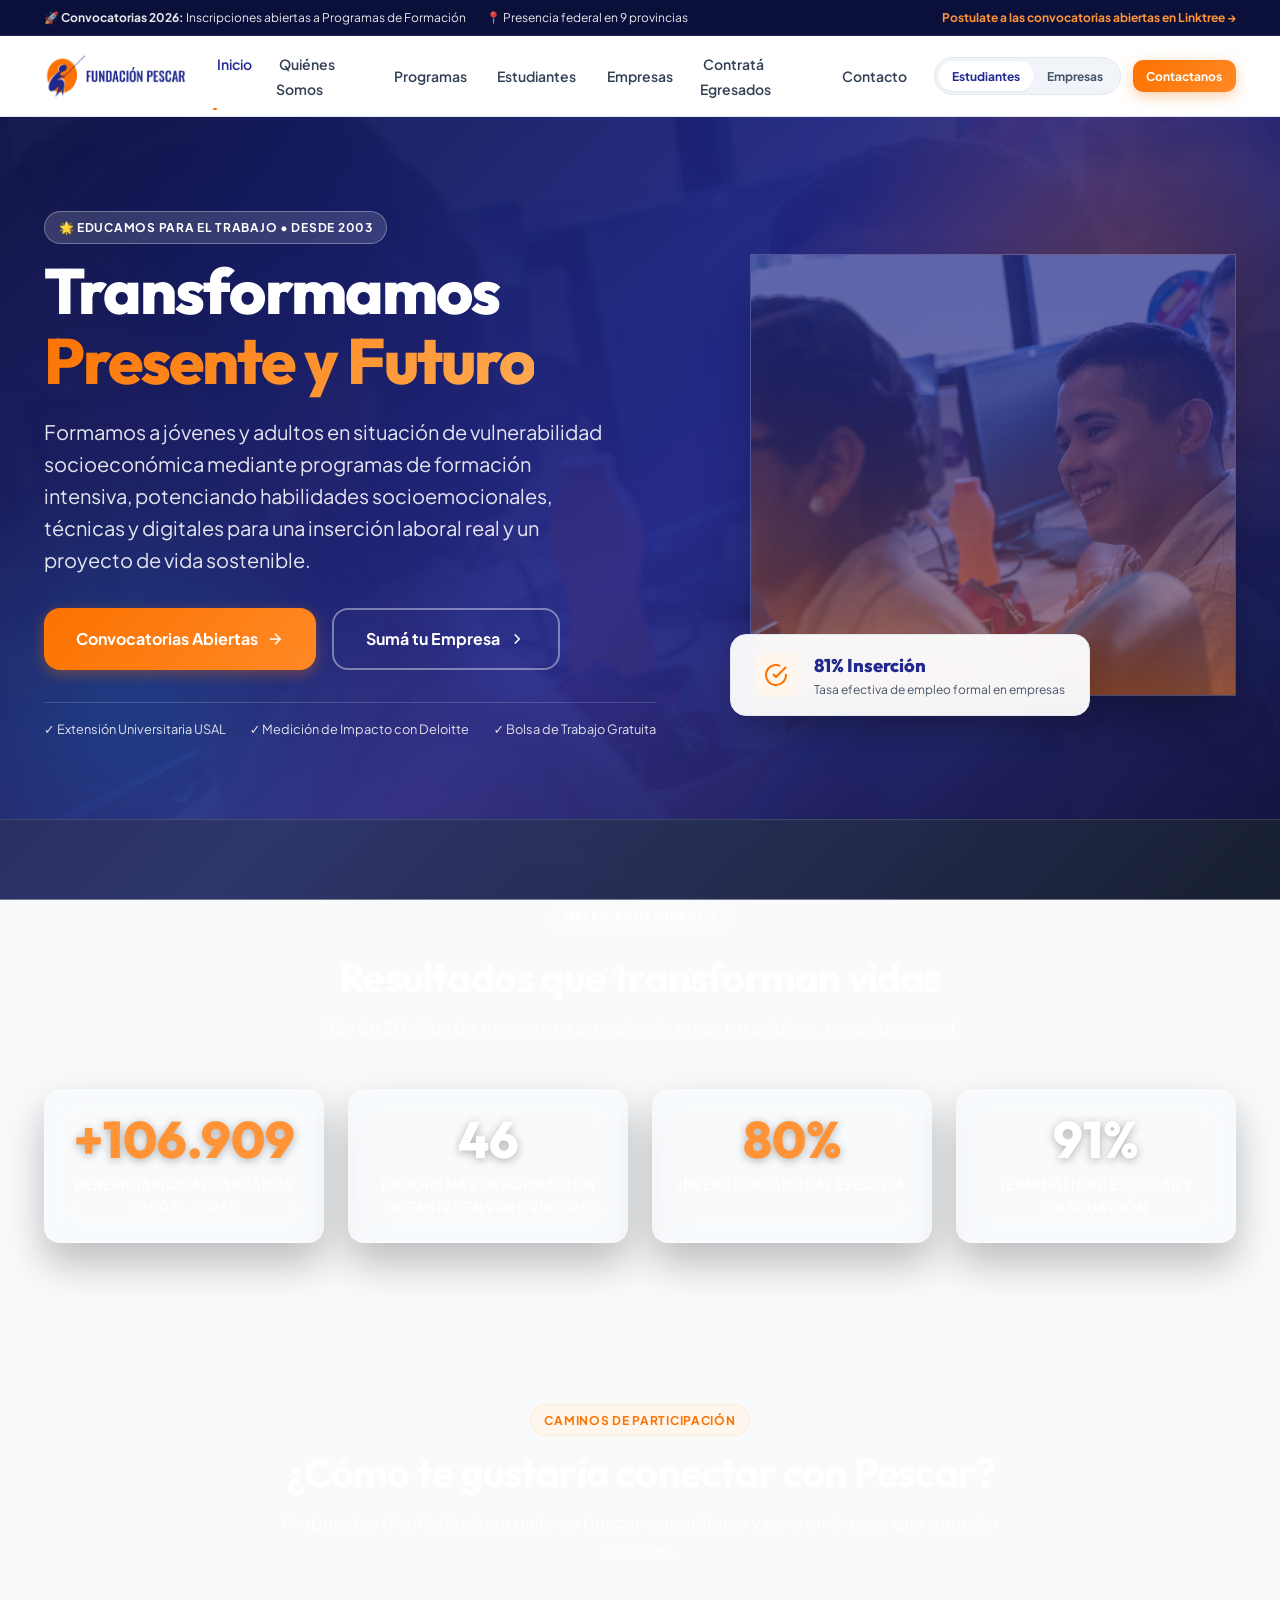
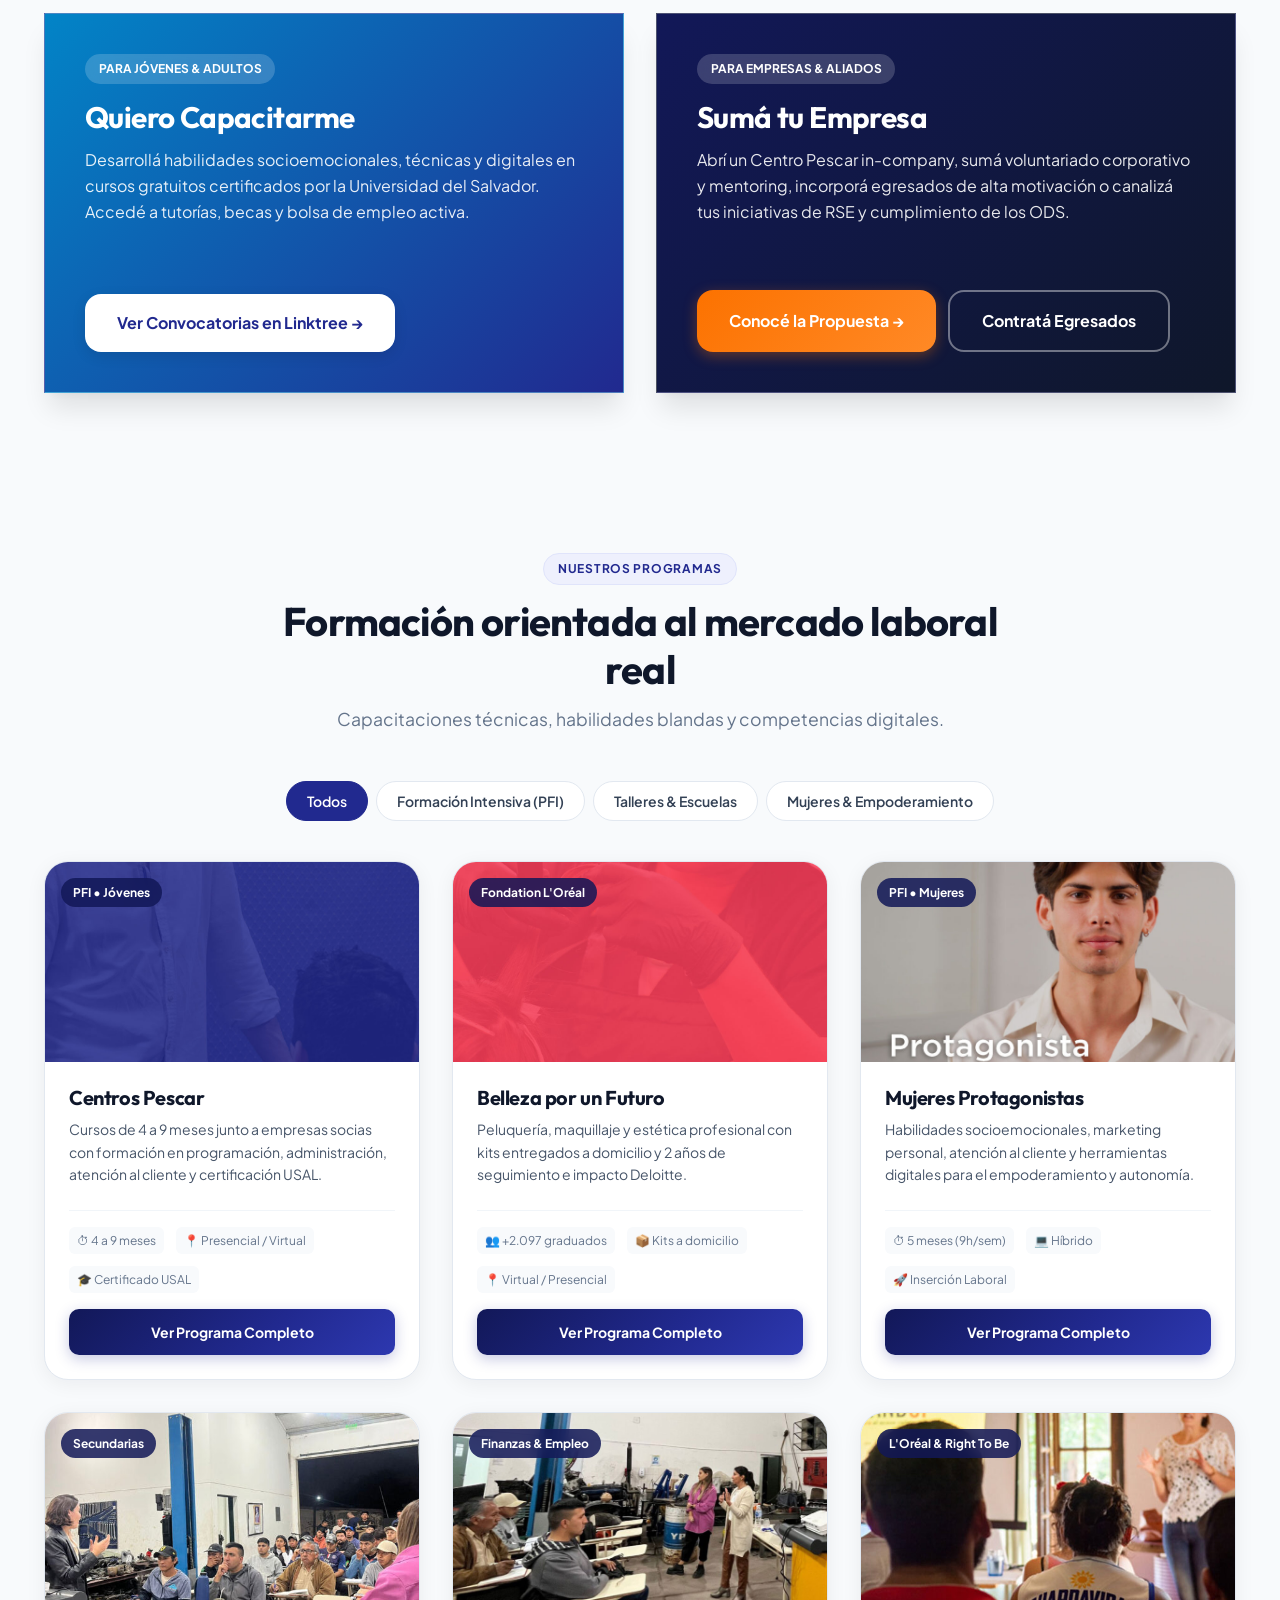
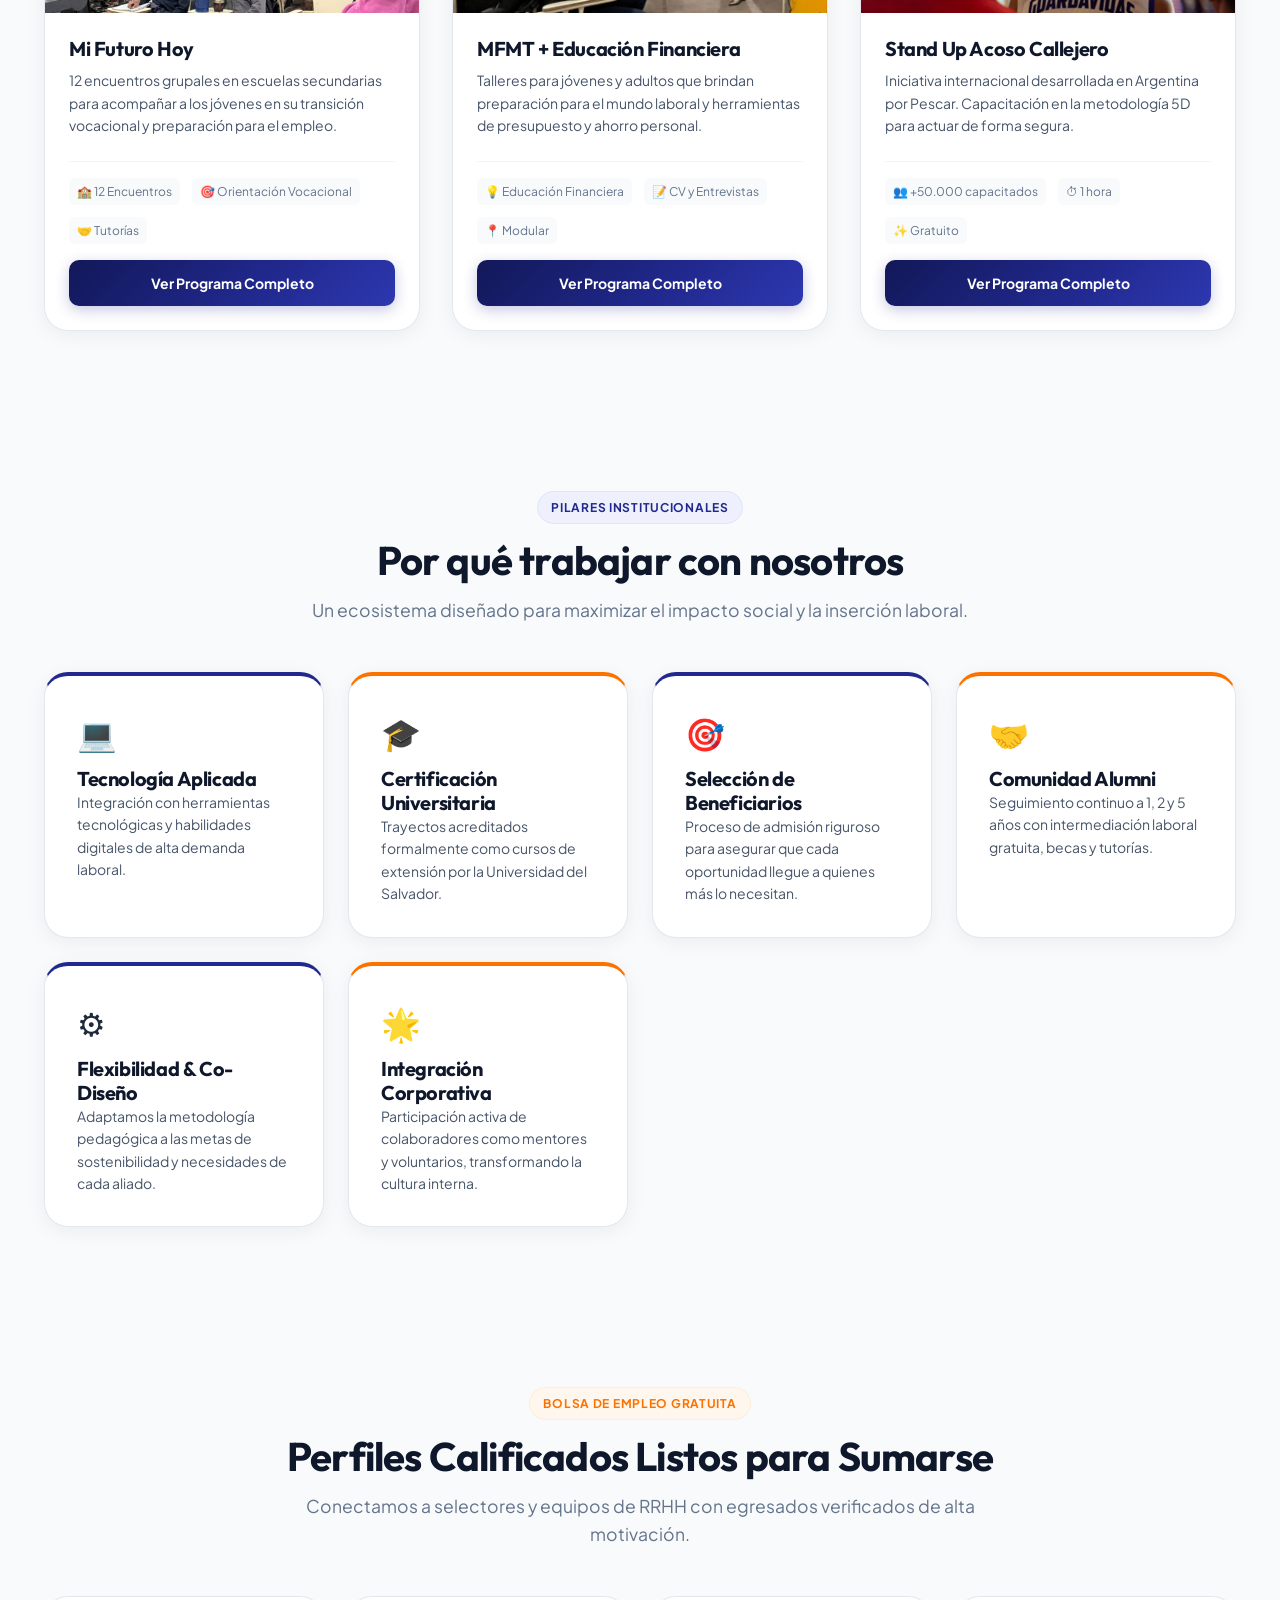
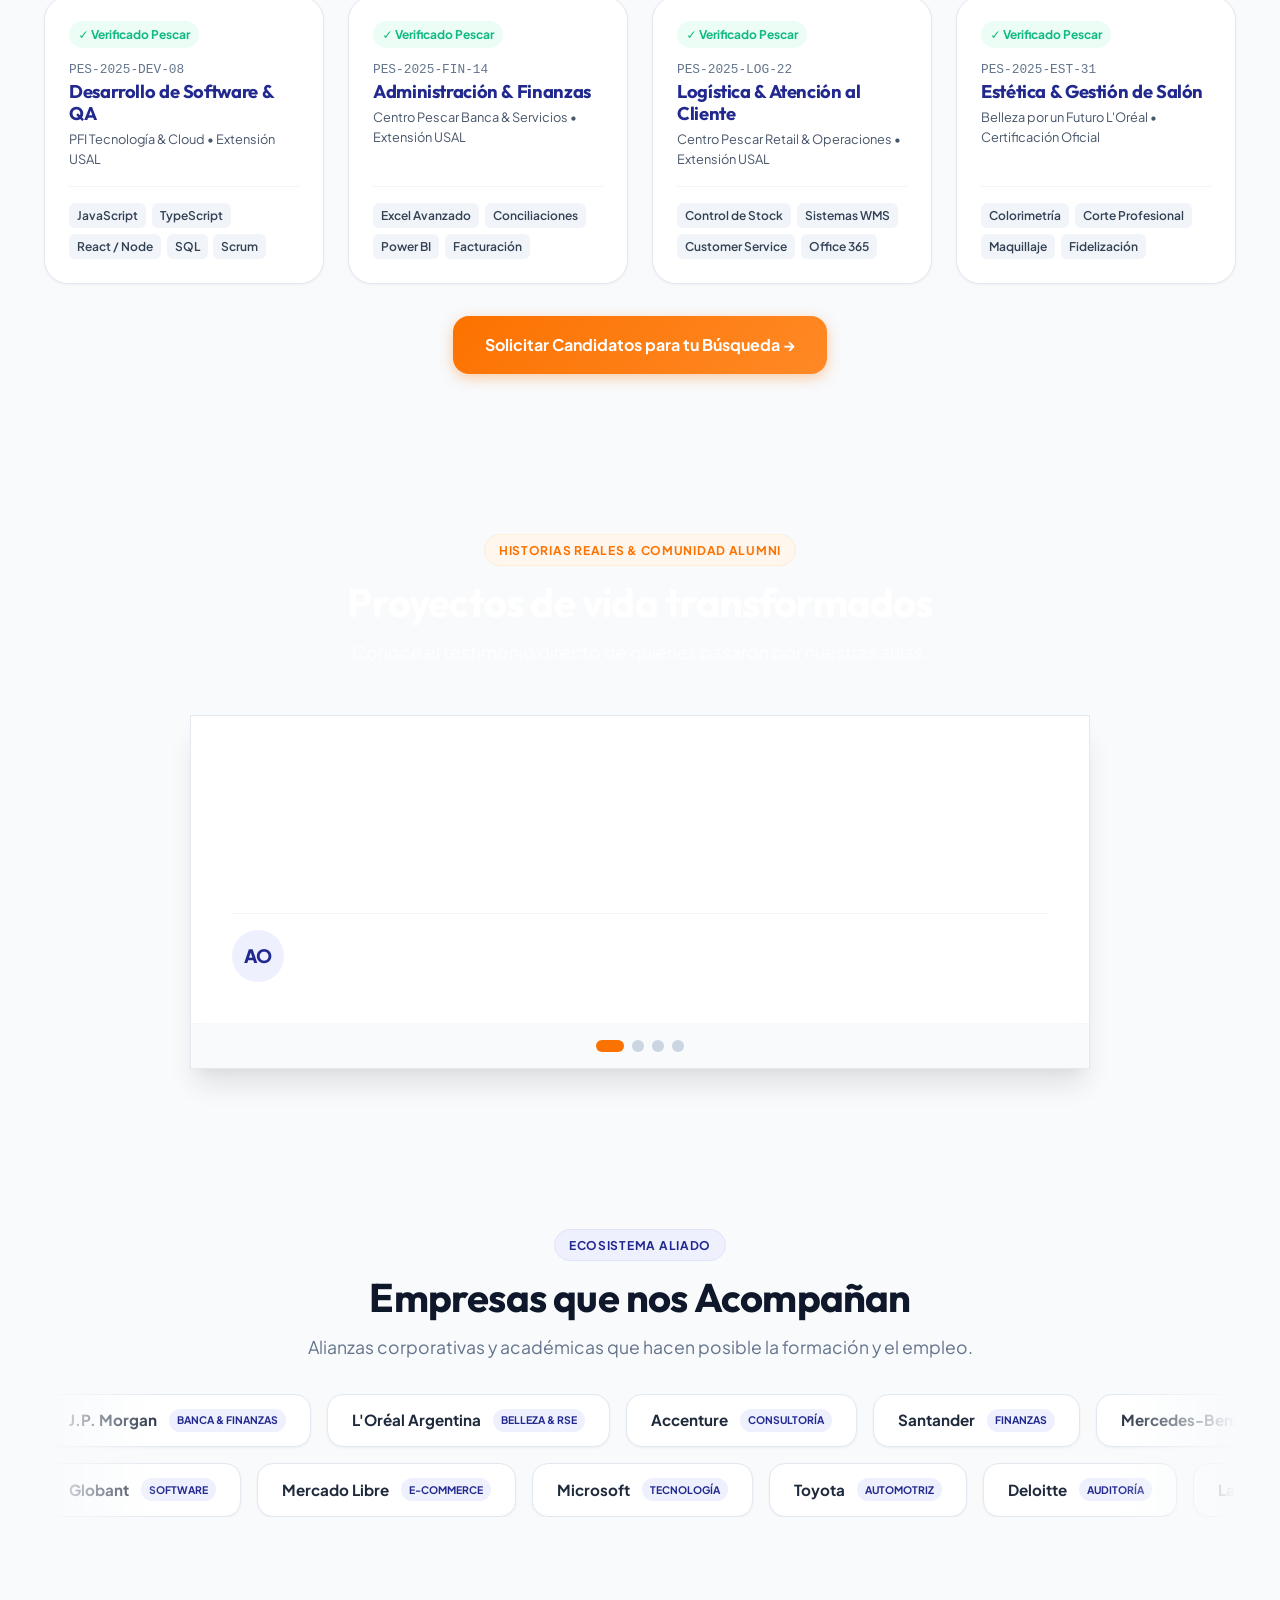
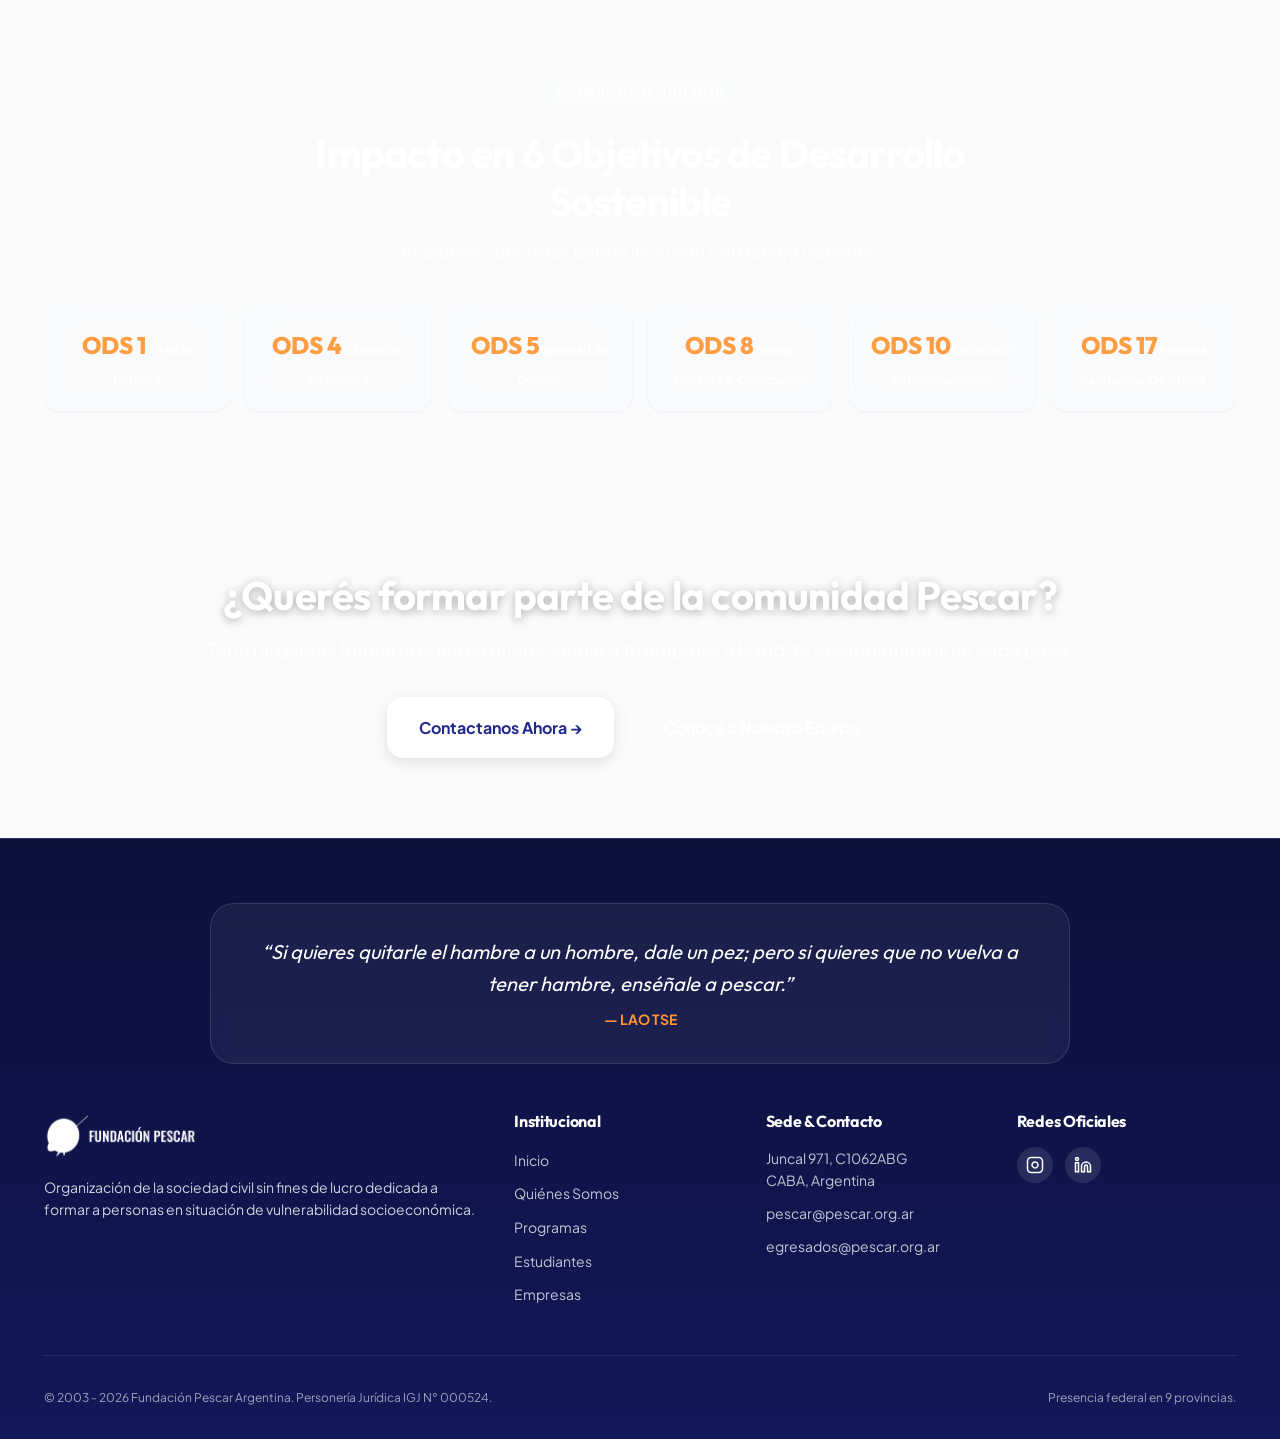
==== index.html @ fc089059 "Initial commit" ====
<!DOCTYPE html>
<html lang="es">
<head>
  <meta charset="UTF-8" />
  <meta name="viewport" content="width=device-width, initial-scale=1.0" />
  <title>Fundación Pescar Argentina | Formación para el Empleo y Desarrollo de Futuro</title>
  <meta name="description" content="Fundación Pescar forma a jóvenes y personas en situación de vulnerabilidad socioeconómica para su inserción laboral efectiva y construcción de un proyecto de vida sostenible." />
  
  <link rel="icon" type="image/png" href="assets/images/favicon-64x64px.png" />
  <link rel="apple-touch-icon" href="assets/images/favicon-180x180px-06.png" />
  <link rel="stylesheet" href="css/styles.css" />
</head>
<body>

  <!-- Top Announcement Bar -->
  <aside class="announcement-bar" aria-label="Anuncios y novedades">
    <div class="container announcement-inner">
      <div style="display: flex; align-items: center; gap: 1.25rem;">
        <span>🚀 <strong>Convocatorias 2026:</strong> Inscripciones abiertas a Programas de Formación</span>
        <span>📍 Presencia federal en 9 provincias</span>
      </div>
      <div>
        <a href="https://linktr.ee/fundacionpescar" target="_blank" rel="noopener noreferrer" class="announcement-link">
          Postulate a las convocatorias abiertas en Linktree &rarr;
        </a>
      </div>
    </div>
  </aside>

  <!-- Site Header -->
  <header class="site-header">
    <div class="container">
      <nav class="navbar" aria-label="Navegación principal">
        <a href="index.html" class="brand-logo-link" aria-label="Inicio Fundación Pescar">
          <img src="assets/images/Logo-Pescar-2021-02.png" alt="Fundación Pescar Argentina" class="brand-logo-img" />
        </a>

        <ul class="nav-menu">
          <li><a href="index.html" class="nav-link active">Inicio</a></li>
          <li><a href="quienes-somos.html" class="nav-link">Quiénes Somos</a></li>
          <li><a href="programas.html" class="nav-link">Programas</a></li>
          <li><a href="estudiantes.html" class="nav-link">Estudiantes</a></li>
          <li><a href="empresas.html" class="nav-link">Empresas</a></li>
          <li><a href="contrata-egresados.html" class="nav-link">Contratá Egresados</a></li>
          <li><a href="contacto.html" class="nav-link">Contacto</a></li>
        </ul>

        <div class="nav-actions">
          <div class="audience-pills" role="tablist">
            <a href="estudiantes.html" class="audience-pill active">Estudiantes</a>
            <a href="empresas.html" class="audience-pill">Empresas</a>
          </div>
          <a href="contacto.html" class="btn btn-accent btn-sm btn-nav">Contactanos</a>
          
          <button class="mobile-toggle" aria-label="Abrir menú">
            <svg width="24" height="24" viewBox="0 0 24 24" fill="none" stroke="currentColor" stroke-width="2"><line x1="3" y1="12" x2="21" y2="12"></line><line x1="3" y1="6" x2="21" y2="6"></line><line x1="3" y1="18" x2="21" y2="18"></line></svg>
          </button>
        </div>
      </nav>
    </div>
  </header>

  <!-- Mobile Drawer -->
  <div class="drawer-overlay" aria-hidden="true"></div>
  <aside class="mobile-drawer" aria-label="Menú móvil">
    <div class="drawer-header">
      <img src="assets/images/Logo-Pescar-2021-02.png" alt="Pescar" style="height: 38px;" />
      <button class="drawer-close" aria-label="Cerrar menú">
        <svg width="24" height="24" viewBox="0 0 24 24" fill="none" stroke="currentColor" stroke-width="2"><line x1="18" y1="6" x2="6" y2="18"></line><line x1="6" y1="6" x2="18" y2="18"></line></svg>
      </button>
    </div>
    <div class="drawer-links">
      <a href="index.html" class="drawer-link active">Inicio</a>
      <a href="quienes-somos.html" class="drawer-link">Quiénes Somos</a>
      <a href="programas.html" class="drawer-link">Programas de Formación</a>
      <a href="estudiantes.html" class="drawer-link">Para Estudiantes</a>
      <a href="empresas.html" class="drawer-link">Para Empresas</a>
      <a href="contrata-egresados.html" class="drawer-link">Contratá Egresados</a>
      <a href="contacto.html" class="drawer-link">Contacto</a>
    </div>
    <div style="margin-top: auto; display: flex; flex-direction: column; gap: 0.75rem;">
      <a href="estudiantes.html" class="btn btn-primary" style="width: 100%;">Quiero Capacitarme</a>
      <a href="empresas.html" class="btn btn-accent" style="width: 100%;">Sumá tu Empresa</a>
    </div>
  </aside>

  <main>
    <!-- 1. HERO SECTION WITH FULL PHOTO BACKGROUND -->
    <section class="hero-section bg-hero-photo" aria-labelledby="hero-heading">
      <div class="hero-glow" aria-hidden="true"></div>
      <div class="hero-glow-cyan" aria-hidden="true"></div>
      
      <div class="container">
        <div class="hero-grid">
          <div class="hero-content">
            <span class="badge-tag badge-white" style="background: rgba(255, 255, 255, 0.15); backdrop-filter: blur(8px); border: 1px solid rgba(255, 255, 255, 0.3);">
              🌟 Educamos para el Trabajo • Desde 2003
            </span>
            <h1 id="hero-heading" class="hero-title">
              Transformamos <br />
              <span class="text-highlight">Presente y Futuro</span>
            </h1>
            <p class="hero-subtitle">
              Formamos a jóvenes y adultos en situación de vulnerabilidad socioeconómica mediante programas de formación intensiva, potenciando habilidades socioemocionales, técnicas y digitales para una inserción laboral real y un proyecto de vida sostenible.
            </p>
            
            <div class="hero-cta-group">
              <a href="https://linktr.ee/fundacionpescar" target="_blank" rel="noopener noreferrer" class="btn btn-accent btn-lg">
                Convocatorias Abiertas
                <svg width="18" height="18" viewBox="0 0 24 24" fill="none" stroke="currentColor" stroke-width="2"><line x1="5" y1="12" x2="19" y2="12"></line><polyline points="12 5 19 12 12 19"></polyline></svg>
              </a>
              <a href="empresas.html" class="btn btn-outline-white btn-lg">
                Sumá tu Empresa
                <svg width="18" height="18" viewBox="0 0 24 24" fill="none" stroke="currentColor" stroke-width="2"><polyline points="9 18 15 12 9 6"></polyline></svg>
              </a>
            </div>

            <div style="display: flex; gap: 1.5rem; flex-wrap: wrap; padding-top: 1rem; border-top: 1px solid rgba(255, 255, 255, 0.15); font-size: 0.8rem; color: rgba(255, 255, 255, 0.85);">
              <span>✓ Extensión Universitaria USAL</span>
              <span>✓ Medición de Impacto con Deloitte</span>
              <span>✓ Bolsa de Trabajo Gratuita</span>
            </div>
          </div>

          <div style="position: relative;">
            <div class="hero-image-card">
              <img src="assets/images/Home-slider1.jpg" alt="Estudiantes en el aula de capacitación Pescar" class="hero-image" />
            </div>
            
            <div class="hero-floating-card">
              <div style="background: var(--color-pescar-orange-50); padding: 0.6rem; border-radius: var(--radius-md); color: var(--color-pescar-orange);">
                <svg width="24" height="24" viewBox="0 0 24 24" fill="none" stroke="currentColor" stroke-width="2"><path d="M22 11.08V12a10 10 0 1 1-5.93-9.14"></path><polyline points="22 4 12 14.01 9 11.01"></polyline></svg>
              </div>
              <div>
                <div style="font-weight: 800; font-size: 1.15rem; color: var(--color-pescar-blue); font-family: var(--font-display);">81% Inserción</div>
                <div style="font-size: 0.75rem; color: var(--color-slate-600);">Tasa efectiva de empleo formal en empresas</div>
              </div>
            </div>
          </div>
        </div>
      </div>
    </section>

    <!-- 2. LIVE IMPACT STATS WITH FULL PHOTO BACKGROUND -->
    <section class="section section-stats-bg" aria-labelledby="stats-heading">
      <div class="container">
        <div class="section-header" style="text-align: center; max-width: 750px; margin: 0 auto var(--space-12);">
          <span class="badge-tag" style="background: rgba(255, 255, 255, 0.2); color: white; border: 1px solid rgba(255, 255, 255, 0.3);">Métricas de Impacto</span>
          <h2 id="stats-heading" class="section-title" style="color: white; margin-top: 0.5rem;">Resultados que transforman vidas</h2>
          <p class="section-subtitle" style="color: rgba(255, 255, 255, 0.88);">Más de 20 años de trayectoria articulando el sector público, privado y social.</p>
        </div>

        <div class="stats-grid">
          <div class="stat-card reveal-on-scroll">
            <div class="stat-number accent" data-counter-target="107084" data-counter-prefix="+">0</div>
            <div class="stat-label">Beneficiarios Alcanzados (2003 - 2026)</div>
          </div>

          <div class="stat-card reveal-on-scroll">
            <div class="stat-number" data-counter-target="47" data-counter-prefix="">0</div>
            <div class="stat-label">Programas de Formación Intensiva en 9 Provincias</div>
          </div>

          <div class="stat-card reveal-on-scroll">
            <div class="stat-number accent" data-counter-target="81" data-counter-suffix="%">0%</div>
            <div class="stat-label">Inserción Laboral Efectiva</div>
          </div>

          <div class="stat-card reveal-on-scroll">
            <div class="stat-number" data-counter-target="92" data-counter-suffix="%">0%</div>
            <div class="stat-label">Terminalidad Escolar y Graduación</div>
          </div>
        </div>
      </div>
    </section>

    <!-- 3. DUAL PATHWAYS WITH FULL PHOTO BACKGROUND -->
    <section class="section section-pathways-bg" aria-labelledby="pathways-heading">
      <div class="container">
        <div class="section-header" style="text-align: center; max-width: 750px; margin: 0 auto var(--space-12);">
          <span class="badge-tag badge-accent">Caminos de Participación</span>
          <h2 id="pathways-heading" class="section-title" style="color: white;">¿Cómo te gustaría conectar con Pescar?</h2>
          <p class="section-subtitle" style="color: rgba(255, 255, 255, 0.9);">Propuestas diseñadas para quienes buscan capacitarse y para empresas que generan empleo.</p>
        </div>

        <div class="pathway-grid">
          <!-- Student Card -->
          <article class="pathway-card student reveal-on-scroll" style="backdrop-filter: blur(12px); border: 1px solid rgba(255, 255, 255, 0.25);">
            <div>
              <span class="pathway-badge">Para Jóvenes & Adultos</span>
              <h3 class="pathway-title">Quiero Capacitarme</h3>
              <p class="pathway-desc">
                Desarrollá habilidades socioemocionales, técnicas y digitales en cursos gratuitos certificados por la Universidad del Salvador. Accedé a tutorías, becas y bolsa de empleo activa.
              </p>
            </div>
            <a href="https://linktr.ee/fundacionpescar" target="_blank" rel="noopener noreferrer" class="btn btn-white btn-lg" style="width: fit-content;">
              Ver Convocatorias en Linktree &rarr;
            </a>
          </article>

          <!-- Company Card -->
          <article class="pathway-card company reveal-on-scroll" style="backdrop-filter: blur(12px); border: 1px solid rgba(255, 255, 255, 0.25);">
            <div>
              <span class="pathway-badge">Para Empresas & Aliados</span>
              <h3 class="pathway-title">Sumá tu Empresa</h3>
              <p class="pathway-desc">
                Abrí un Centro Pescar in-company, sumá voluntariado corporativo y mentoring, incorporá egresados de alta motivación o canalizá tus iniciativas de RSE y cumplimiento de los ODS.
              </p>
            </div>
            <div style="display: flex; gap: 0.75rem; flex-wrap: wrap;">
              <a href="empresas.html" class="btn btn-accent btn-lg">Conocé la Propuesta &rarr;</a>
              <a href="contrata-egresados.html" class="btn btn-outline-white btn-lg">Contratá Egresados</a>
            </div>
          </article>
        </div>
      </div>
    </section>

    <!-- 4. PROGRAM CATALOG EXPLORER WITH PHOTO BACKGROUND -->
    <section class="section section-programs-bg" aria-labelledby="programs-heading">
      <div class="container">
        <div class="section-header">
          <span class="badge-tag">Nuestros Programas</span>
          <h2 id="programs-heading" class="section-title">Formación orientada al mercado laboral real</h2>
          <p class="section-subtitle">Capacitaciones técnicas, habilidades blandas y competencias digitales.</p>
        </div>

        <div class="filter-container" role="tablist">
          <button class="filter-btn active" data-filter="all">Todos</button>
          <button class="filter-btn" data-filter="pfi">Formación Intensiva (PFI)</button>
          <button class="filter-btn" data-filter="talleres">Talleres & Escuelas</button>
          <button class="filter-btn" data-filter="mujeres">Mujeres & Empoderamiento</button>
        </div>

        <div class="programs-grid">
          <!-- Centros Pescar -->
          <article class="program-card reveal-on-scroll" data-category="pfi jovenes">
            <div class="program-image-wrap">
              <img src="assets/images/Home-programas-CentroPescar1.jpg" alt="Centros Pescar" class="program-image" loading="lazy" />
              <span class="program-category-badge">PFI • Jóvenes</span>
            </div>
            <div class="program-body">
              <h3 class="program-title">Centros Pescar</h3>
              <p class="program-desc">Cursos de 4 a 9 meses junto a empresas socias con formación en programación, administración, atención al cliente y certificación USAL.</p>
              <div class="program-meta">
                <span class="program-meta-item">⏱ 4 a 9 meses</span>
                <span class="program-meta-item">📍 Presencial / Virtual</span>
                <span class="program-meta-item">🎓 Certificado USAL</span>
              </div>
              <button class="btn btn-primary" data-program-trigger="centros-pescar" style="width: 100%;">Ver Programa Completo</button>
            </div>
          </article>

          <!-- Belleza por un Futuro -->
          <article class="program-card reveal-on-scroll" data-category="pfi mujeres">
            <div class="program-image-wrap">
              <img src="assets/images/Home-programas-3BXF.jpg" alt="Belleza por un Futuro" class="program-image" loading="lazy" />
              <span class="program-category-badge">Fondation L'Oréal</span>
            </div>
            <div class="program-body">
              <h3 class="program-title">Belleza por un Futuro</h3>
              <p class="program-desc">Peluquería, maquillaje y estética profesional con kits entregados a domicilio y 2 años de seguimiento e impacto Deloitte.</p>
              <div class="program-meta">
                <span class="program-meta-item">👥 +2.097 graduados</span>
                <span class="program-meta-item">📦 Kits a domicilio</span>
                <span class="program-meta-item">📍 Virtual / Presencial</span>
              </div>
              <button class="btn btn-primary" data-program-trigger="belleza-por-un-futuro" style="width: 100%;">Ver Programa Completo</button>
            </div>
          </article>

          <!-- Mujeres Protagonistas -->
          <article class="program-card reveal-on-scroll" data-category="pfi mujeres">
            <div class="program-image-wrap">
              <img src="assets/images/ProtagonistaPescar-800x755.jpg" alt="Mujeres Protagonistas" class="program-image" loading="lazy" />
              <span class="program-category-badge">PFI • Mujeres</span>
            </div>
            <div class="program-body">
              <h3 class="program-title">Mujeres Protagonistas</h3>
              <p class="program-desc">Habilidades socioemocionales, marketing personal, atención al cliente y herramientas digitales para el empoderamiento y autonomía.</p>
              <div class="program-meta">
                <span class="program-meta-item">⏱ 5 meses (9h/sem)</span>
                <span class="program-meta-item">💻 Híbrido</span>
                <span class="program-meta-item">🚀 Inserción Laboral</span>
              </div>
              <button class="btn btn-primary" data-program-trigger="mujeres-protagonistas" style="width: 100%;">Ver Programa Completo</button>
            </div>
          </article>

          <!-- Mi Futuro Hoy -->
          <article class="program-card reveal-on-scroll" data-category="talleres jovenes">
            <div class="program-image-wrap">
              <img src="assets/images/MiFuturoHoytalleres-600x480.jpg" alt="Mi Futuro Hoy" class="program-image" loading="lazy" />
              <span class="program-category-badge">Secundarias</span>
            </div>
            <div class="program-body">
              <h3 class="program-title">Mi Futuro Hoy</h3>
              <p class="program-desc">12 encuentros grupales en escuelas secundarias para acompañar a los jóvenes en su transición vocacional y preparación para el empleo.</p>
              <div class="program-meta">
                <span class="program-meta-item">🏫 12 Encuentros</span>
                <span class="program-meta-item">🎯 Orientación Vocacional</span>
                <span class="program-meta-item">🤝 Tutorías</span>
              </div>
              <button class="btn btn-primary" data-program-trigger="mi-futuro-hoy" style="width: 100%;">Ver Programa Completo</button>
            </div>
          </article>

          <!-- MFMT + Educación Financiera -->
          <article class="program-card reveal-on-scroll" data-category="talleres">
            <div class="program-image-wrap">
              <img src="assets/images/MFMTTaller-800x640.jpg" alt="MFMT Educación Financiera" class="program-image" loading="lazy" />
              <span class="program-category-badge">Finanzas & Empleo</span>
            </div>
            <div class="program-body">
              <h3 class="program-title">MFMT + Educación Financiera</h3>
              <p class="program-desc">Talleres para jóvenes y adultos que brindan preparación para el mundo laboral y herramientas de presupuesto y ahorro personal.</p>
              <div class="program-meta">
                <span class="program-meta-item">💡 Educación Financiera</span>
                <span class="program-meta-item">📝 CV y Entrevistas</span>
                <span class="program-meta-item">📍 Modular</span>
              </div>
              <button class="btn btn-primary" data-program-trigger="mfmt-finanzas" style="width: 100%;">Ver Programa Completo</button>
            </div>
          </article>

          <!-- Stand Up contra el acoso callejero -->
          <article class="program-card reveal-on-scroll" data-category="talleres mujeres">
            <div class="program-image-wrap">
              <img src="assets/images/StandupHome-600x480.jpg" alt="Stand Up contra el acoso callejero" class="program-image" loading="lazy" />
              <span class="program-category-badge">L'Oréal & Right To Be</span>
            </div>
            <div class="program-body">
              <h3 class="program-title">Stand Up Acoso Callejero</h3>
              <p class="program-desc">Iniciativa internacional desarrollada en Argentina por Pescar. Capacitación en la metodología 5D para actuar de forma segura.</p>
              <div class="program-meta">
                <span class="program-meta-item">👥 +50.000 capacitados</span>
                <span class="program-meta-item">⏱ 1 hora</span>
                <span class="program-meta-item">✨ Gratuito</span>
              </div>
              <button class="btn btn-primary" data-program-trigger="stand-up" style="width: 100%;">Ver Programa Completo</button>
            </div>
          </article>
        </div>
      </div>
    </section>

    <!-- 6 INSTITUTIONAL VALUE PROPOSITIONS -->
    <section class="section" aria-labelledby="why-pescar-heading">
      <div class="container">
        <div class="section-header">
          <span class="badge-tag">Pilares Institucionales</span>
          <h2 id="why-pescar-heading" class="section-title">Por qué trabajar con nosotros</h2>
          <p class="section-subtitle">Un ecosistema diseñado para maximizar el impacto social y la inserción laboral.</p>
        </div>

        <div style="display: grid; grid-template-columns: repeat(auto-fit, minmax(280px, 1fr)); gap: var(--space-6);">
          <div class="card card-primary-border reveal-on-scroll">
            <div style="font-size: 2rem; margin-bottom: 0.5rem;">💻</div>
            <h4>Tecnología Aplicada</h4>
            <p style="font-size: 0.875rem;">Integración con herramientas tecnológicas y habilidades digitales de alta demanda laboral.</p>
          </div>
          <div class="card card-accent-border reveal-on-scroll">
            <div style="font-size: 2rem; margin-bottom: 0.5rem;">🎓</div>
            <h4>Certificación Universitaria</h4>
            <p style="font-size: 0.875rem;">Trayectos acreditados formalmente como cursos de extensión por la Universidad del Salvador.</p>
          </div>
          <div class="card card-primary-border reveal-on-scroll">
            <div style="font-size: 2rem; margin-bottom: 0.5rem;">🎯</div>
            <h4>Selección de Beneficiarios</h4>
            <p style="font-size: 0.875rem;">Proceso de admisión riguroso para asegurar que cada oportunidad llegue a quienes más lo necesitan.</p>
          </div>
          <div class="card card-accent-border reveal-on-scroll">
            <div style="font-size: 2rem; margin-bottom: 0.5rem;">🤝</div>
            <h4>Comunidad Alumni</h4>
            <p style="font-size: 0.875rem;">Seguimiento continuo a 1, 2 y 5 años con intermediación laboral gratuita, becas y tutorías.</p>
          </div>
          <div class="card card-primary-border reveal-on-scroll">
            <div style="font-size: 2rem; margin-bottom: 0.5rem;">⚙️</div>
            <h4>Flexibilidad & Co-Diseño</h4>
            <p style="font-size: 0.875rem;">Adaptamos la metodología pedagógica a las metas de sostenibilidad y necesidades de cada aliado.</p>
          </div>
          <div class="card card-accent-border reveal-on-scroll">
            <div style="font-size: 2rem; margin-bottom: 0.5rem;">🌟</div>
            <h4>Integración Corporativa</h4>
            <p style="font-size: 0.875rem;">Participación activa de colaboradores como mentores y voluntarios, transformando la cultura interna.</p>
          </div>
        </div>
      </div>
    </section>

    <!-- 5. CANDIDATE TALENT POOL PREVIEW WITH PHOTO BACKGROUND -->
    <section class="section section-candidates-bg" aria-labelledby="talent-pool-heading">
      <div class="container">
        <div class="section-header" style="text-align: center; max-width: 750px; margin: 0 auto var(--space-12);">
          <span class="badge-tag badge-accent">Bolsa de Empleo Gratuita</span>
          <h2 id="talent-pool-heading" class="section-title">Perfiles Calificados Listos para Sumarse</h2>
          <p class="section-subtitle">Conectamos a selectores y equipos de RRHH con egresados verificados de alta motivación.</p>
        </div>

        <div class="candidate-grid">
          <!-- Candidate 1 -->
          <div class="candidate-card reveal-on-scroll">
            <span class="candidate-badge">✓ Verificado Pescar</span>
            <span class="candidate-code">PES-2025-DEV-08</span>
            <h4 class="candidate-title">Desarrollo de Software & QA</h4>
            <div class="candidate-origin">PFI Tecnología & Cloud • Extensión USAL</div>
            <div class="skills-tags">
              <span class="skill-tag">JavaScript</span>
              <span class="skill-tag">TypeScript</span>
              <span class="skill-tag">React / Node</span>
              <span class="skill-tag">SQL</span>
              <span class="skill-tag">Scrum</span>
            </div>
          </div>

          <!-- Candidate 2 -->
          <div class="candidate-card reveal-on-scroll">
            <span class="candidate-badge">✓ Verificado Pescar</span>
            <span class="candidate-code">PES-2025-FIN-14</span>
            <h4 class="candidate-title">Administración & Finanzas</h4>
            <div class="candidate-origin">Centro Pescar Banca & Servicios • Extensión USAL</div>
            <div class="skills-tags">
              <span class="skill-tag">Excel Avanzado</span>
              <span class="skill-tag">Conciliaciones</span>
              <span class="skill-tag">Power BI</span>
              <span class="skill-tag">Facturación</span>
            </div>
          </div>

          <!-- Candidate 3 -->
          <div class="candidate-card reveal-on-scroll">
            <span class="candidate-badge">✓ Verificado Pescar</span>
            <span class="candidate-code">PES-2025-LOG-22</span>
            <h4 class="candidate-title">Logística & Atención al Cliente</h4>
            <div class="candidate-origin">Centro Pescar Retail & Operaciones • Extensión USAL</div>
            <div class="skills-tags">
              <span class="skill-tag">Control de Stock</span>
              <span class="skill-tag">Sistemas WMS</span>
              <span class="skill-tag">Customer Service</span>
              <span class="skill-tag">Office 365</span>
            </div>
          </div>

          <!-- Candidate 4 -->
          <div class="candidate-card reveal-on-scroll">
            <span class="candidate-badge">✓ Verificado Pescar</span>
            <span class="candidate-code">PES-2025-EST-31</span>
            <h4 class="candidate-title">Estética & Gestión de Salón</h4>
            <div class="candidate-origin">Belleza por un Futuro L'Oréal • Certificación Oficial</div>
            <div class="skills-tags">
              <span class="skill-tag">Colorimetría</span>
              <span class="skill-tag">Corte Profesional</span>
              <span class="skill-tag">Maquillaje</span>
              <span class="skill-tag">Fidelización</span>
            </div>
          </div>
        </div>

        <div style="text-align: center; margin-top: var(--space-8);">
          <a href="contrata-egresados.html" class="btn btn-accent btn-lg">
            Solicitar Candidatos para tu Búsqueda &rarr;
          </a>
        </div>
      </div>
    </section>

    <!-- 6. AUTO-ROTATING ALUMNI STORIES CAROUSEL WITH FULL PHOTO BACKGROUND -->
    <section class="section section-testimonials-bg" aria-labelledby="stories-heading">
      <div class="container">
        <div class="section-header" style="text-align: center; max-width: 750px; margin: 0 auto var(--space-12);">
          <span class="badge-tag badge-accent">Historias Reales & Comunidad Alumni</span>
          <h2 id="stories-heading" class="section-title" style="color: white;">Proyectos de vida transformados</h2>
          <p class="section-subtitle" style="color: rgba(255, 255, 255, 0.88);">Conocé el testimonio directo de quienes pasaron por nuestras aulas.</p>
        </div>

        <div class="alumni-carousel-wrapper">
          <div class="alumni-slides-container">
            <!-- Slide 1: Ayrana Oropeza -->
            <div class="alumni-slide" style="background: rgba(255, 255, 255, 0.12); backdrop-filter: blur(16px); border: 1px solid rgba(255, 255, 255, 0.2); color: white;">
              <p class="alumni-quote" style="color: rgba(255, 255, 255, 0.95);">
                “Pescar cambió mi vida. Es una oportunidad para encaminar la vida laboral y en lo personal. Me dio todas las herramientas y una formación técnica de calidad. Postulé para trabajar en JP Morgan y me preparé con lo aprendido a lo largo del Centro Pescar. El paso por Pescar es un salto en la carrera de cualquiera.”
              </p>
              <div class="alumni-footer">
                <div class="alumni-avatar">AO</div>
                <div>
                  <div style="font-weight: 700; color: white;">Ayrana Oropeza</div>
                  <div style="font-size: 0.8rem; color: rgba(255, 255, 255, 0.8);">Egresada Centro Pescar JP Morgan 2020 • Analista</div>
                </div>
              </div>
            </div>

            <!-- Slide 2: Mónica Lopez -->
            <div class="alumni-slide" style="background: rgba(255, 255, 255, 0.12); backdrop-filter: blur(16px); border: 1px solid rgba(255, 255, 255, 0.2); color: white;">
              <p class="alumni-quote" style="color: rgba(255, 255, 255, 0.95);">
                “Siempre deseé ser peluquera pero nunca había podido estudiar. Me anoté con todos mis miedos y pensé que no iba a quedar, pero quedé. De a poco fuimos armando un espacio con mis hijas y hoy tenemos un salón de belleza en Quilmes que se llama Eno Self Care. Amo lo que hago y me encanta poder vivir de esto.”
              </p>
              <div class="alumni-footer">
                <div class="alumni-avatar">ML</div>
                <div>
                  <div style="font-weight: 700; color: white;">Mónica Lopez</div>
                  <div style="font-size: 0.8rem; color: rgba(255, 255, 255, 0.8);">Egresada Belleza por un Futuro 2020 • Emprendedora</div>
                </div>
              </div>
            </div>

            <!-- Slide 3: Belén Duclós -->
            <div class="alumni-slide" style="background: rgba(255, 255, 255, 0.12); backdrop-filter: blur(16px); border: 1px solid rgba(255, 255, 255, 0.2); color: white;">
              <p class="alumni-quote" style="color: rgba(255, 255, 255, 0.95);">
                “Siempre que alguien ve mi CV me pregunta por este curso: se sorprenden de la cantidad de horas dedicadas a capacitarme. Belleza por un Futuro fue la puerta abierta a cumplir mis sueños; te ayudan a sacar lo mejor de vos. Ahora sigo estudiando Cosmetología en la UBA.”
              </p>
              <div class="alumni-footer">
                <div class="alumni-avatar">BD</div>
                <div>
                  <div style="font-weight: 700; color: white;">Belén Duclós</div>
                  <div style="font-size: 0.8rem; color: rgba(255, 255, 255, 0.8);">Egresada Maquillaje 2017 • Estudiante Universitaria UBA</div>
                </div>
              </div>
            </div>

            <!-- Slide 4: Laura Marolo -->
            <div class="alumni-slide" style="background: rgba(255, 255, 255, 0.12); backdrop-filter: blur(16px); border: 1px solid rgba(255, 255, 255, 0.2); color: white;">
              <p class="alumni-quote" style="color: rgba(255, 255, 255, 0.95);">
                “Poniendo 'loreal' en redes me enteré de Belleza por un Futuro. Mientras cursaba atendía mi emprendimiento de panadería: silenciaba el micrófono, entregaba el pan y seguía en clase. Un día me animé, cerré la panadería e invertí para convertirla en un salón.”
              </p>
              <div class="alumni-footer">
                <div class="alumni-avatar">LM</div>
                <div>
                  <div style="font-weight: 700; color: white;">Laura Marolo</div>
                  <div style="font-size: 0.8rem; color: rgba(255, 255, 255, 0.8);">Egresada Peluquería 2020 • Dueña de Salón</div>
                </div>
              </div>
            </div>
          </div>

          <div class="alumni-carousel-dots">
            <button class="carousel-dot active" aria-label="Slide 1"></button>
            <button class="carousel-dot" aria-label="Slide 2"></button>
            <button class="carousel-dot" aria-label="Slide 3"></button>
            <button class="carousel-dot" aria-label="Slide 4"></button>
          </div>
        </div>
      </div>
    </section>

    <!-- 7. FLOATING 2-ROW INFINITE HORIZONTAL MARQUEE CAROUSEL WITH PHOTO BACKGROUND -->
    <section class="section section-partners-bg" aria-labelledby="partners-title">
      <div class="container">
        <div class="section-header" style="text-align: center; max-width: 750px; margin: 0 auto var(--space-8);">
          <span class="badge-tag">Ecosistema Aliado</span>
          <h2 id="partners-title" class="section-title">Empresas que nos Acompañan</h2>
          <p class="section-subtitle">Alianzas corporativas y académicas que hacen posible la formación y el empleo.</p>
        </div>

        <div class="marquee-container">
          <!-- Row 1 -->
          <div class="marquee-track track-1">
            <div class="partner-pill"><span>J.P. Morgan</span><span class="partner-pill-badge">Banca & Finanzas</span></div>
            <div class="partner-pill"><span>L'Oréal Argentina</span><span class="partner-pill-badge">Belleza & RSE</span></div>
            <div class="partner-pill"><span>Accenture</span><span class="partner-pill-badge">Consultoría</span></div>
            <div class="partner-pill"><span>Santander</span><span class="partner-pill-badge">Finanzas</span></div>
            <div class="partner-pill"><span>Mercedes-Benz</span><span class="partner-pill-badge">Industria</span></div>
            <div class="partner-pill"><span>Google Cloud</span><span class="partner-pill-badge">Tecnología</span></div>
            <div class="partner-pill"><span>BASF</span><span class="partner-pill-badge">Química & Agro</span></div>
            <div class="partner-pill"><span>Universidad del Salvador</span><span class="partner-pill-badge">Académico</span></div>
            <!-- Duplicate for infinite loop -->
            <div class="partner-pill"><span>J.P. Morgan</span><span class="partner-pill-badge">Banca & Finanzas</span></div>
            <div class="partner-pill"><span>L'Oréal Argentina</span><span class="partner-pill-badge">Belleza & RSE</span></div>
            <div class="partner-pill"><span>Accenture</span><span class="partner-pill-badge">Consultoría</span></div>
            <div class="partner-pill"><span>Santander</span><span class="partner-pill-badge">Finanzas</span></div>
            <div class="partner-pill"><span>Mercedes-Benz</span><span class="partner-pill-badge">Industria</span></div>
            <div class="partner-pill"><span>Google Cloud</span><span class="partner-pill-badge">Tecnología</span></div>
            <div class="partner-pill"><span>BASF</span><span class="partner-pill-badge">Química & Agro</span></div>
            <div class="partner-pill"><span>Universidad del Salvador</span><span class="partner-pill-badge">Académico</span></div>
          </div>

          <!-- Row 2 -->
          <div class="marquee-track track-2">
            <div class="partner-pill"><span>Globant</span><span class="partner-pill-badge">Software</span></div>
            <div class="partner-pill"><span>Mercado Libre</span><span class="partner-pill-badge">E-Commerce</span></div>
            <div class="partner-pill"><span>Microsoft</span><span class="partner-pill-badge">Tecnología</span></div>
            <div class="partner-pill"><span>Toyota</span><span class="partner-pill-badge">Automotriz</span></div>
            <div class="partner-pill"><span>Deloitte</span><span class="partner-pill-badge">Auditoría</span></div>
            <div class="partner-pill"><span>Laboratorios Andrómaco</span><span class="partner-pill-badge">Salud</span></div>
            <div class="partner-pill"><span>Banco Nación</span><span class="partner-pill-badge">Banca</span></div>
            <div class="partner-pill"><span>Fundación Bemberg</span><span class="partner-pill-badge">Becas</span></div>
            <!-- Duplicate for infinite loop -->
            <div class="partner-pill"><span>Globant</span><span class="partner-pill-badge">Software</span></div>
            <div class="partner-pill"><span>Mercado Libre</span><span class="partner-pill-badge">E-Commerce</span></div>
            <div class="partner-pill"><span>Microsoft</span><span class="partner-pill-badge">Tecnología</span></div>
            <div class="partner-pill"><span>Toyota</span><span class="partner-pill-badge">Automotriz</span></div>
            <div class="partner-pill"><span>Deloitte</span><span class="partner-pill-badge">Auditoría</span></div>
            <div class="partner-pill"><span>Laboratorios Andrómaco</span><span class="partner-pill-badge">Salud</span></div>
            <div class="partner-pill"><span>Banco Nación</span><span class="partner-pill-badge">Banca</span></div>
            <div class="partner-pill"><span>Fundación Bemberg</span><span class="partner-pill-badge">Becas</span></div>
          </div>
        </div>
      </div>
    </section>

    <!-- 8. ODS GOALS WITH PHOTO BACKGROUND -->
    <section class="section section-ods-bg" aria-labelledby="ods-title">
      <div class="container">
        <div class="section-header" style="text-align: center; max-width: 750px; margin: 0 auto var(--space-10);">
          <span class="badge-tag badge-white" style="background: rgba(255, 255, 255, 0.2); color: white; border: 1px solid rgba(255, 255, 255, 0.3);">Compromiso ONU 2030</span>
          <h2 id="ods-title" class="section-title" style="color: white; margin-top: 0.5rem;">Impacto en 6 Objetivos de Desarrollo Sostenible</h2>
          <p class="section-subtitle" style="color: rgba(255, 255, 255, 0.88);">Acciones concretas para la inclusión y el trabajo decente.</p>
        </div>

        <div class="ods-grid reveal-on-scroll">
          <div class="ods-card"><span class="ods-number" style="color: #ff9d42;">ODS 1</span><span class="ods-name">Fin de la Pobreza</span></div>
          <div class="ods-card"><span class="ods-number" style="color: #ff9d42;">ODS 4</span><span class="ods-name">Educación de Calidad</span></div>
          <div class="ods-card"><span class="ods-number" style="color: #ff9d42;">ODS 5</span><span class="ods-name">Igualdad de Género</span></div>
          <div class="ods-card"><span class="ods-number" style="color: #ff9d42;">ODS 8</span><span class="ods-name">Trabajo Decente & Crecimiento</span></div>
          <div class="ods-card"><span class="ods-number" style="color: #ff9d42;">ODS 10</span><span class="ods-name">Reducción de Desigualdades</span></div>
          <div class="ods-card"><span class="ods-number" style="color: #ff9d42;">ODS 17</span><span class="ods-name">Alianzas para Lograr Objetivos</span></div>
        </div>
      </div>
    </section>

    <!-- 9. CONTACT BANNER WITH FULL PHOTO BACKGROUND -->
    <section class="section section-cta-bg">
      <div class="container container-narrow">
        <h2 style="color: var(--color-white); margin-bottom: 1rem; text-shadow: 0 2px 10px rgba(0,0,0,0.3);">¿Querés formar parte de la comunidad Pescar?</h2>
        <p style="color: rgba(255, 255, 255, 0.95); font-size: 1.15rem; margin-bottom: 2rem;">
          Tanto si querés formarte como si querés sumar a tu empresa a la red, te acompañamos en cada paso.
        </p>
        <div style="display: flex; gap: 1rem; justify-content: center; flex-wrap: wrap;">
          <a href="contacto.html" class="btn btn-white btn-lg">Contactanos Ahora &rarr;</a>
          <a href="quienes-somos.html" class="btn btn-outline-white btn-lg">Conocé a Nuestro Equipo</a>
        </div>
      </div>
    </section>
  </main>

  <!-- PROGRAM MODAL -->
  <div id="programModal" class="modal" role="dialog" aria-modal="true" aria-labelledby="modalProgramTitle">
    <div class="modal-backdrop"></div>
    <div class="modal-container">
      <button class="modal-close" aria-label="Cerrar modal">
        <svg width="20" height="20" viewBox="0 0 24 24" fill="none" stroke="currentColor" stroke-width="2"><line x1="18" y1="6" x2="6" y2="18"></line><line x1="6" y1="6" x2="18" y2="18"></line></svg>
      </button>
      
      <span id="modalProgramCategory" class="badge-tag badge-accent" style="margin-bottom: 0.5rem;"></span>
      <h2 id="modalProgramTitle" style="font-size: 1.5rem; margin-bottom: 0.5rem; color: var(--color-pescar-blue);"></h2>
      <p id="modalProgramTagline" style="font-weight: 600; color: var(--color-slate-600); margin-bottom: 1.25rem; font-size: 0.875rem;"></p>
      
      <div style="background: var(--color-slate-50); padding: 1rem 1.25rem; border-radius: var(--radius-md); border: 1px solid var(--color-slate-200); margin-bottom: 1.5rem;">
        <p id="modalProgramDesc" style="font-size: 0.875rem; margin-bottom: 0;"></p>
      </div>

      <div style="display: grid; grid-template-columns: 1fr 1fr; gap: 1rem; margin-bottom: 1.5rem;">
        <div>
          <div style="font-size: 0.75rem; font-weight: 700; color: var(--color-slate-500); text-transform: uppercase;">Duración</div>
          <div id="modalProgramDuration" style="font-size: 0.875rem; font-weight: 600; color: var(--color-slate-800);"></div>
        </div>
        <div>
          <div style="font-size: 0.75rem; font-weight: 700; color: var(--color-slate-500); text-transform: uppercase;">Modalidad</div>
          <div id="modalProgramModality" style="font-size: 0.875rem; font-weight: 600; color: var(--color-slate-800);"></div>
        </div>
      </div>

      <div style="margin-bottom: 1.5rem;">
        <div style="font-size: 0.75rem; font-weight: 700; color: var(--color-slate-500); text-transform: uppercase; margin-bottom: 0.25rem;">Público Objetivo</div>
        <div id="modalProgramTarget" style="font-size: 0.875rem; color: var(--color-slate-700);"></div>
      </div>

      <div style="margin-bottom: 1.5rem;">
        <div style="font-size: 0.75rem; font-weight: 700; color: var(--color-slate-500); text-transform: uppercase; margin-bottom: 0.5rem;">Orientaciones Técnicas</div>
        <ul id="modalProgramOrientations" style="display: grid; grid-template-columns: repeat(auto-fit, minmax(200px, 1fr)); gap: 0.5rem; font-size: 0.75rem; font-weight: 600; color: var(--color-pescar-blue);"></ul>
      </div>

      <div style="margin-bottom: 1.75rem;">
        <div style="font-size: 0.75rem; font-weight: 700; color: var(--color-slate-500); text-transform: uppercase; margin-bottom: 0.5rem;">Aspectos Destacados</div>
        <ul id="modalProgramFeatures" style="display: flex; flex-direction: column; gap: 0.4rem; font-size: 0.75rem; color: var(--color-slate-600);"></ul>
      </div>

      <div style="display: flex; gap: 0.75rem; justify-content: flex-end;">
        <a href="contacto.html" class="btn btn-accent">Consultar por este programa</a>
      </div>
    </div>
  </div>

  <!-- SITE FOOTER -->
  <footer class="site-footer">
    <div class="container">
      <div class="footer-quote-banner">
        <blockquote class="footer-quote-text">
          “Si quieres quitarle el hambre a un hombre, dale un pez; pero si quieres que no vuelva a tener hambre, enséñale a pescar.”
        </blockquote>
        <div class="footer-quote-author">— LAO TSE</div>
      </div>

      <div class="footer-grid">
        <div>
          <img src="assets/images/Logo-Pescar-2021-02.png" alt="Fundación Pescar" style="height: 48px; margin-bottom: 1rem; filter: brightness(0) invert(1);" />
          <p style="font-size: 0.875rem; color: rgba(255, 255, 255, 0.8);">
            Organización de la sociedad civil sin fines de lucro dedicada a formar a personas en situación de vulnerabilidad socioeconómica.
          </p>
        </div>

        <div>
          <h4 class="footer-col-title">Institucional</h4>
          <ul class="footer-links">
            <li><a href="index.html" class="footer-link">Inicio</a></li>
            <li><a href="quienes-somos.html" class="footer-link">Quiénes Somos</a></li>
            <li><a href="programas.html" class="footer-link">Programas</a></li>
            <li><a href="estudiantes.html" class="footer-link">Estudiantes</a></li>
            <li><a href="empresas.html" class="footer-link">Empresas</a></li>
          </ul>
        </div>

        <div>
          <h4 class="footer-col-title">Sede & Contacto</h4>
          <ul class="footer-links">
            <li style="color: rgba(255, 255, 255, 0.75); font-size: 0.875rem;">
              Juncal 971, C1062ABG<br />
              CABA, Argentina
            </li>
            <li><a href="mailto:pescar@pescar.org.ar" class="footer-link">pescar@pescar.org.ar</a></li>
            <li><a href="mailto:egresados@pescar.org.ar" class="footer-link">egresados@pescar.org.ar</a></li>
          </ul>
        </div>

        <div>
          <h4 class="footer-col-title">Redes Oficiales</h4>
          <div class="social-links">
            <a href="https://instagram.com/fundacionpescar" target="_blank" rel="noopener noreferrer" class="social-btn" aria-label="Instagram">
              <svg width="18" height="18" viewBox="0 0 24 24" fill="none" stroke="currentColor" stroke-width="2"><rect x="2" y="2" width="20" height="20" rx="5" ry="5"></rect><path d="M16 11.37A4 4 0 1 1 12.63 8 4 4 0 0 1 16 11.37z"></path></svg>
            </a>
            <a href="https://www.linkedin.com/company/fundacionpescar/posts/" target="_blank" rel="noopener noreferrer" class="social-btn" aria-label="LinkedIn">
              <svg width="18" height="18" viewBox="0 0 24 24" fill="none" stroke="currentColor" stroke-width="2"><path d="M16 8a6 6 0 0 1 6 6v7h-4v-7a2 2 0 0 0-2-2 2 2 0 0 0-2 2v7h-4v-7a6 6 0 0 1 6-6z"></path><rect x="2" y="9" width="4" height="12"></rect><circle cx="4" cy="4" r="2"></circle></svg>
            </a>
          </div>
        </div>
      </div>

      <div class="footer-bottom">
        <div>© 2003 - 2026 Fundación Pescar Argentina. Personería Jurídica IGJ N° 000524.</div>
        <div>Presencia federal en 9 provincias.</div>
      </div>
    </div>
  </footer>

  <script src="js/main.js"></script>
</body>
</html>
---- css/styles.css ----
/* ==========================================================================
   FUNDACIÓN PESCAR - COMPLETE STYLESHEET (HTML & CSS STANDALONE)
   Palette: #fc7200 (Pescar Orange) & #21298f (Pescar Blue)
   ========================================================================== */

@import url('https://fonts.googleapis.com/css2?family=Outfit:wght@400;500;600;700;800;900&family=Plus+Jakarta+Sans:ital,wght@0,300;0,400;0,500;0,600;0,700;0,800;1,400&display=swap');

:root {
  /* Exact Requested Palette */
  --color-pescar-orange: #fc7200;
  --color-pescar-orange-hover: #e06500;
  --color-pescar-orange-light: #ff9336;
  --color-pescar-orange-50: #fff6ed;
  --color-pescar-orange-100: #ffedd5;

  --color-pescar-blue: #21298f;
  --color-pescar-blue-dark: #121858;
  --color-pescar-blue-deep: #0b103b;
  --color-pescar-blue-light: #3641b8;
  --color-pescar-blue-50: #eef0fd;
  --color-pescar-blue-100: #e0e4fb;

  --color-cyan: #0ea5e9;
  --color-cyan-light: #e0f2fe;
  
  --color-success: #10b981;
  --color-success-light: #ecfdf5;

  /* Surfaces & Text */
  --color-white: #ffffff;
  --color-slate-50: #f8fafc;
  --color-slate-100: #f1f5f9;
  --color-slate-200: #e2e8f0;
  --color-slate-300: #cbd5e1;
  --color-slate-400: #94a3b8;
  --color-slate-500: #64748b;
  --color-slate-600: #475569;
  --color-slate-700: #334155;
  --color-slate-800: #1e293b;
  --color-slate-900: #0f172a;

  /* Gradients */
  --grad-primary: linear-gradient(135deg, #121858 0%, #21298f 60%, #2d38b0 100%);
  --grad-primary-dark: linear-gradient(180deg, #0b103b 0%, #121858 100%);
  --grad-accent: linear-gradient(135deg, #fc7200 0%, #ff8926 100%);
  --grad-hero-badge: linear-gradient(135deg, rgba(252, 114, 0, 0.2) 0%, rgba(33, 41, 143, 0.4) 100%);

  /* Typography */
  --font-sans: 'Plus Jakarta Sans', system-ui, -apple-system, sans-serif;
  --font-display: 'Outfit', 'Plus Jakarta Sans', system-ui, sans-serif;

  /* Spacing */
  --space-2: 0.5rem;
  --space-3: 0.75rem;
  --space-4: 1rem;
  --space-5: 1.25rem;
  --space-6: 1.5rem;
  --space-8: 2rem;
  --space-10: 2.5rem;
  --space-12: 3rem;
  --space-16: 4rem;
  --space-20: 5rem;

  /* Border Radii */
  --radius-sm: 6px;
  --radius-md: 10px;
  --radius-lg: 16px;
  --radius-xl: 24px;
  --radius-full: 9999px;

  /* Shadows */
  --shadow-sm: 0 1px 3px rgba(0, 0, 0, 0.05);
  --shadow-md: 0 4px 6px -1px rgba(0, 0, 0, 0.08), 0 2px 4px -2px rgba(0, 0, 0, 0.04);
  --shadow-lg: 0 10px 15px -3px rgba(0, 0, 0, 0.08), 0 4px 6px -4px rgba(0, 0, 0, 0.03);
  --shadow-xl: 0 20px 25px -5px rgba(0, 0, 0, 0.1), 0 8px 10px -6px rgba(0, 0, 0, 0.04);
  --shadow-card: 0 4px 20px rgba(15, 23, 42, 0.06);
  --shadow-card-hover: 0 16px 32px -8px rgba(33, 41, 143, 0.12), 0 0 1px 1px rgba(33, 41, 143, 0.08);

  --transition-fast: 150ms cubic-bezier(0.4, 0, 0.2, 1);
  --transition-normal: 250ms cubic-bezier(0.4, 0, 0.2, 1);
  --transition-slow: 400ms cubic-bezier(0.16, 1, 0.3, 1);
}

/* Base Reset */
*, *::before, *::after {
  box-sizing: border-box;
  margin: 0;
  padding: 0;
}

html {
  font-family: var(--font-sans);
  font-size: 16px;
  line-height: 1.6;
  color: var(--color-slate-800);
  background-color: var(--color-slate-50);
  scroll-behavior: smooth;
  -webkit-font-smoothing: antialiased;
}

body {
  min-height: 100vh;
  display: flex;
  flex-direction: column;
  overflow-x: hidden;
}

main {
  flex: 1;
}

img, svg {
  display: block;
  max-width: 100%;
  height: auto;
}

a {
  color: inherit;
  text-decoration: none;
  transition: color var(--transition-fast);
}

button, input, select, textarea {
  font: inherit;
}

button {
  cursor: pointer;
  border: none;
  background: none;
}

ul {
  list-style: none;
}

h1, h2, h3, h4, h5, h6 {
  font-family: var(--font-display);
  color: var(--color-slate-900);
  font-weight: 700;
  line-height: 1.2;
  letter-spacing: -0.02em;
}

h1 { font-size: clamp(2.25rem, 5.5vw, 3.75rem); }
h2 { font-size: clamp(1.85rem, 3.5vw, 2.5rem); }
h3 { font-size: clamp(1.4rem, 2.5vw, 1.85rem); }
h4 { font-size: 1.25rem; }

p {
  color: var(--color-slate-600);
  margin-bottom: 1rem;
}

p:last-child {
  margin-bottom: 0;
}

/* Layout Containers */
.container {
  width: 100%;
  max-width: 1240px;
  margin: 0 auto;
  padding: 0 1.5rem;
}

.container-narrow {
  max-width: 920px;
}

.section {
  padding: var(--space-20) 0;
  position: relative;
}

@media (max-width: 768px) {
  .section {
    padding: var(--space-12) 0;
  }
}

.section-alt {
  background-color: var(--color-white);
}

.section-dark {
  background: var(--grad-primary);
  color: var(--color-white);
}

.section-dark h1, .section-dark h2, .section-dark h3, .section-dark h4 {
  color: var(--color-white);
}

.section-dark p {
  color: rgba(255, 255, 255, 0.85);
}

.section-header {
  text-align: center;
  max-width: 740px;
  margin: 0 auto var(--space-12) auto;
}

.badge-tag {
  display: inline-flex;
  align-items: center;
  gap: 0.4rem;
  padding: 0.35rem 0.85rem;
  border-radius: var(--radius-full);
  font-size: 0.75rem;
  font-weight: 700;
  text-transform: uppercase;
  letter-spacing: 0.06em;
  background-color: var(--color-pescar-blue-50);
  color: var(--color-pescar-blue);
  border: 1px solid var(--color-pescar-blue-100);
  margin-bottom: var(--space-3);
}

.badge-tag.badge-accent {
  background-color: var(--color-pescar-orange-50);
  color: var(--color-pescar-orange);
  border-color: var(--color-pescar-orange-100);
}

.badge-tag.badge-white {
  background-color: rgba(255, 255, 255, 0.15);
  color: var(--color-white);
  border-color: rgba(255, 255, 255, 0.25);
  backdrop-filter: blur(8px);
}

.section-title {
  margin-bottom: var(--space-3);
}

.section-subtitle {
  font-size: 1.1rem;
  color: var(--color-slate-500);
}

.section-dark .section-subtitle {
  color: rgba(255, 255, 255, 0.8);
}

/* Announcement Top Bar */
.announcement-bar {
  background: var(--color-pescar-blue-deep);
  color: rgba(255, 255, 255, 0.9);
  font-size: 0.75rem;
  padding: 0.5rem 0;
  border-bottom: 1px solid rgba(255, 255, 255, 0.1);
}

.announcement-inner {
  display: flex;
  justify-content: space-between;
  align-items: center;
  flex-wrap: wrap;
  gap: 0.5rem;
}

.announcement-link {
  color: var(--color-pescar-orange-light);
  font-weight: 700;
  display: inline-flex;
  align-items: center;
  gap: 0.3rem;
}

.announcement-link:hover {
  text-decoration: underline;
}

/* Header & Nav */
.site-header {
  position: sticky;
  top: 0;
  z-index: 1000;
  background: rgba(255, 255, 255, 0.95);
  backdrop-filter: blur(16px);
  -webkit-backdrop-filter: blur(16px);
  border-bottom: 1px solid var(--color-slate-200);
  transition: all var(--transition-normal);
}

.site-header.scrolled {
  box-shadow: var(--shadow-md);
  background: rgba(255, 255, 255, 0.98);
}

.navbar {
  display: flex;
  align-items: center;
  justify-content: space-between;
  height: 80px;
  gap: 1.5rem;
}

.brand-logo-link {
  display: flex;
  align-items: center;
  gap: 0.75rem;
}

.brand-logo-img {
  height: 48px;
  width: auto;
}

.nav-menu {
  display: flex;
  align-items: center;
  gap: 1.5rem;
}

.nav-link {
  font-size: 0.875rem;
  font-weight: 600;
  color: var(--color-slate-700);
  padding: 0.5rem 0.2rem;
  position: relative;
  transition: color var(--transition-fast);
}

.nav-link:hover, .nav-link.active {
  color: var(--color-pescar-blue);
}

.nav-link.active::after {
  content: '';
  position: absolute;
  bottom: -4px;
  left: 0;
  width: 100%;
  height: 2px;
  background-color: var(--color-pescar-orange);
  border-radius: var(--radius-full);
}

.nav-actions {
  display: flex;
  align-items: center;
  gap: 0.75rem;
}

.audience-pills {
  display: inline-flex;
  padding: 3px;
  background: var(--color-slate-100);
  border-radius: var(--radius-full);
  border: 1px solid var(--color-slate-200);
}

.audience-pill {
  padding: 0.35rem 0.85rem;
  font-size: 0.75rem;
  font-weight: 700;
  border-radius: var(--radius-full);
  color: var(--color-slate-600);
  transition: all var(--transition-fast);
}

.audience-pill.active {
  background: var(--color-white);
  color: var(--color-pescar-blue);
  box-shadow: var(--shadow-sm);
}

.mobile-toggle {
  display: none;
  padding: 0.5rem;
  color: var(--color-slate-800);
}

@media (max-width: 1024px) {
  .nav-menu, .nav-actions .btn-nav { display: none; }
  .mobile-toggle { display: flex; align-items: center; justify-content: center; }
}

/* Mobile Drawer */
.mobile-drawer {
  position: fixed;
  top: 0;
  right: -100%;
  width: min(85vw, 380px);
  height: 100vh;
  background: var(--color-white);
  box-shadow: -10px 0 30px rgba(0, 0, 0, 0.15);
  z-index: 1200;
  transition: right var(--transition-slow);
  display: flex;
  flex-direction: column;
  padding: var(--space-6);
  overflow-y: auto;
}

.mobile-drawer.open { right: 0; }

.drawer-overlay {
  position: fixed;
  inset: 0;
  background: rgba(15, 23, 42, 0.6);
  backdrop-filter: blur(4px);
  z-index: 1150;
  opacity: 0;
  pointer-events: none;
  transition: opacity var(--transition-normal);
}

.drawer-overlay.open { opacity: 1; pointer-events: auto; }

.drawer-header {
  display: flex;
  align-items: center;
  justify-content: space-between;
  margin-bottom: var(--space-6);
  padding-bottom: var(--space-4);
  border-bottom: 1px solid var(--color-slate-200);
}

.drawer-links {
  display: flex;
  flex-direction: column;
  gap: var(--space-3);
  margin-bottom: var(--space-6);
}

.drawer-link {
  font-size: 1.1rem;
  font-weight: 600;
  color: var(--color-slate-800);
  padding: 0.5rem 0;
}

.drawer-link.active { color: var(--color-pescar-orange); }

/* Buttons */
.btn {
  display: inline-flex;
  align-items: center;
  justify-content: center;
  gap: 0.5rem;
  font-size: 0.875rem;
  font-weight: 700;
  padding: 0.75rem 1.5rem;
  border-radius: var(--radius-md);
  transition: all var(--transition-fast);
  cursor: pointer;
  white-space: nowrap;
}

.btn-lg {
  padding: 1rem 2rem;
  font-size: 1rem;
  border-radius: var(--radius-lg);
}

.btn-sm {
  padding: 0.4rem 0.85rem;
  font-size: 0.75rem;
}

.btn-accent {
  background: var(--grad-accent);
  color: var(--color-white);
  box-shadow: 0 4px 14px rgba(252, 114, 0, 0.35);
}

.btn-accent:hover {
  background: var(--color-pescar-orange-hover);
  transform: translateY(-2px);
  box-shadow: 0 6px 20px rgba(252, 114, 0, 0.45);
}

.btn-primary {
  background: var(--grad-primary);
  color: var(--color-white);
  box-shadow: 0 4px 14px rgba(33, 41, 143, 0.25);
}

.btn-primary:hover {
  background: var(--color-pescar-blue-dark);
  transform: translateY(-2px);
  box-shadow: 0 6px 20px rgba(33, 41, 143, 0.35);
}

.btn-secondary {
  background: var(--color-white);
  color: var(--color-slate-800);
  border: 1px solid var(--color-slate-300);
}

.btn-secondary:hover {
  background: var(--color-slate-50);
  border-color: var(--color-slate-400);
  transform: translateY(-2px);
}

.btn-white {
  background: var(--color-white);
  color: var(--color-pescar-blue);
  box-shadow: 0 4px 14px rgba(0, 0, 0, 0.1);
}

.btn-white:hover {
  background: var(--color-slate-100);
  transform: translateY(-2px);
}

.btn-outline-white {
  background: transparent;
  color: var(--color-white);
  border: 2px solid rgba(255, 255, 255, 0.4);
}

.btn-outline-white:hover {
  border-color: var(--color-white);
  background: rgba(255, 255, 255, 0.1);
  transform: translateY(-2px);
}

/* Cards */
.card {
  background-color: var(--color-white);
  border-radius: var(--radius-xl);
  border: 1px solid var(--color-slate-200);
  padding: var(--space-8);
  box-shadow: var(--shadow-card);
  transition: all var(--transition-normal);
  position: relative;
  overflow: hidden;
}

.card:hover {
  box-shadow: var(--shadow-card-hover);
  transform: translateY(-4px);
  border-color: rgba(33, 41, 143, 0.2);
}

.card-accent-border { border-top: 4px solid var(--color-pescar-orange); }
.card-primary-border { border-top: 4px solid var(--color-pescar-blue); }

/* Hero Section */
.hero-section {
  position: relative;
  background: var(--grad-primary);
  color: var(--color-white);
  padding-top: calc(var(--space-16) + 20px);
  padding-bottom: var(--space-20);
  overflow: hidden;
}

.hero-glow {
  position: absolute;
  top: -20%;
  right: -10%;
  width: 600px;
  height: 600px;
  background: radial-gradient(circle, rgba(252, 114, 0, 0.25) 0%, transparent 70%);
  pointer-events: none;
  filter: blur(40px);
}

.hero-glow-cyan {
  position: absolute;
  bottom: -20%;
  left: -10%;
  width: 500px;
  height: 500px;
  background: radial-gradient(circle, rgba(14, 165, 233, 0.2) 0%, transparent 70%);
  pointer-events: none;
  filter: blur(40px);
}

.hero-grid {
  display: grid;
  grid-template-columns: 1.15fr 0.85fr;
  gap: var(--space-12);
  align-items: center;
  position: relative;
  z-index: 1;
}

@media (max-width: 968px) {
  .hero-grid {
    grid-template-columns: 1fr;
    text-align: center;
  }
}

.hero-content {
  display: flex;
  flex-direction: column;
  align-items: flex-start;
}

@media (max-width: 968px) {
  .hero-content { align-items: center; }
}

.hero-title {
  color: var(--color-white);
  font-size: clamp(2.5rem, 5.5vw, 4rem);
  font-weight: 800;
  line-height: 1.1;
  margin-bottom: var(--space-5);
  letter-spacing: -0.03em;
}

.hero-title .text-highlight {
  background: linear-gradient(135deg, #fc7200 0%, #ffab53 100%);
  -webkit-background-clip: text;
  -webkit-text-fill-color: transparent;
}

.hero-subtitle {
  font-size: clamp(1.05rem, 2vw, 1.25rem);
  color: rgba(255, 255, 255, 0.88);
  margin-bottom: var(--space-8);
  max-width: 560px;
}

.hero-cta-group {
  display: flex;
  flex-wrap: wrap;
  gap: var(--space-4);
  margin-bottom: var(--space-8);
}

.hero-image-card {
  position: relative;
  border-radius: var(--radius-2xl);
  overflow: hidden;
  box-shadow: 0 25px 50px -12px rgba(0, 0, 0, 0.4);
  border: 1px solid rgba(255, 255, 255, 0.2);
}

.hero-image {
  width: 100%;
  height: 440px;
  object-fit: cover;
}

.hero-floating-card {
  position: absolute;
  bottom: -20px;
  left: -20px;
  background: rgba(255, 255, 255, 0.95);
  backdrop-filter: blur(12px);
  color: var(--color-slate-900);
  padding: var(--space-4) var(--space-6);
  border-radius: var(--radius-lg);
  box-shadow: var(--shadow-xl);
  border: 1px solid var(--color-slate-200);
  display: flex;
  align-items: center;
  gap: 1rem;
}

@media (max-width: 640px) {
  .hero-floating-card { position: static; margin-top: 1rem; }
}

/* Stats Counters */
.stats-grid {
  display: grid;
  grid-template-columns: repeat(auto-fit, minmax(220px, 1fr));
  gap: var(--space-6);
}

.stat-card {
  background: var(--color-white);
  border: 1px solid var(--color-slate-200);
  border-radius: var(--radius-lg);
  padding: var(--space-6);
  text-align: center;
  box-shadow: var(--shadow-sm);
  transition: transform var(--transition-fast);
}

.stat-card:hover {
  transform: translateY(-3px);
  box-shadow: var(--shadow-md);
}

.stat-number {
  font-family: var(--font-display);
  font-size: clamp(2.5rem, 4vw, 3.5rem);
  font-weight: 800;
  line-height: 1;
  color: var(--color-pescar-blue);
  margin-bottom: var(--space-2);
}

.stat-number.accent { color: var(--color-pescar-orange); }

.stat-label {
  font-size: 0.875rem;
  font-weight: 600;
  color: var(--color-slate-600);
  text-transform: uppercase;
  letter-spacing: 0.04em;
}

/* Pathways */
.pathway-grid {
  display: grid;
  grid-template-columns: repeat(2, 1fr);
  gap: var(--space-8);
}

@media (max-width: 768px) {
  .pathway-grid { grid-template-columns: 1fr; }
}

.pathway-card {
  border-radius: var(--radius-2xl);
  padding: var(--space-10);
  color: var(--color-white);
  display: flex;
  flex-direction: column;
  justify-content: space-between;
  min-height: 380px;
  box-shadow: var(--shadow-xl);
  transition: transform var(--transition-normal);
}

.pathway-card:hover { transform: translateY(-6px); }
.pathway-card.student { background: linear-gradient(135deg, #0284c7 0%, #21298f 100%); }
.pathway-card.company { background: linear-gradient(135deg, #121858 0%, #0f172a 100%); }

.pathway-badge {
  display: inline-flex;
  align-items: center;
  gap: 0.4rem;
  background: rgba(255, 255, 255, 0.18);
  backdrop-filter: blur(8px);
  padding: 0.35rem 0.85rem;
  border-radius: var(--radius-full);
  font-size: 0.75rem;
  font-weight: 700;
  text-transform: uppercase;
  margin-bottom: var(--space-4);
  width: fit-content;
}

.pathway-title {
  color: var(--color-white);
  font-size: 1.85rem;
  margin-bottom: var(--space-3);
}

.pathway-desc {
  color: rgba(255, 255, 255, 0.9);
  font-size: 1rem;
  margin-bottom: var(--space-6);
}

/* Program Cards & Filters */
.filter-container {
  display: flex;
  flex-wrap: wrap;
  gap: 0.5rem;
  justify-content: center;
  margin-bottom: var(--space-10);
}

.filter-btn {
  padding: 0.5rem 1.25rem;
  border-radius: var(--radius-full);
  font-size: 0.875rem;
  font-weight: 600;
  background: var(--color-white);
  color: var(--color-slate-700);
  border: 1px solid var(--color-slate-200);
  transition: all var(--transition-fast);
}

.filter-btn:hover {
  border-color: var(--color-pescar-blue);
  color: var(--color-pescar-blue);
}

.filter-btn.active {
  background: var(--color-pescar-blue);
  color: var(--color-white);
  border-color: var(--color-pescar-blue);
}

.programs-grid {
  display: grid;
  grid-template-columns: repeat(auto-fill, minmax(340px, 1fr));
  gap: var(--space-8);
}

@media (max-width: 640px) {
  .programs-grid { grid-template-columns: 1fr; }
}

.program-card {
  background: var(--color-white);
  border-radius: var(--radius-xl);
  border: 1px solid var(--color-slate-200);
  overflow: hidden;
  display: flex;
  flex-direction: column;
  box-shadow: var(--shadow-card);
  transition: all var(--transition-normal);
}

.program-card:hover {
  transform: translateY(-6px);
  box-shadow: var(--shadow-card-hover);
  border-color: rgba(33, 41, 143, 0.25);
}

.program-image-wrap {
  position: relative;
  height: 200px;
  overflow: hidden;
  background-color: var(--color-slate-100);
}

.program-image {
  width: 100%;
  height: 100%;
  object-fit: cover;
  transition: transform var(--transition-slow);
}

.program-card:hover .program-image {
  transform: scale(1.05);
}

.program-category-badge {
  position: absolute;
  top: 1rem;
  left: 1rem;
  background: rgba(18, 24, 88, 0.85);
  backdrop-filter: blur(8px);
  color: var(--color-white);
  padding: 0.3rem 0.75rem;
  border-radius: var(--radius-full);
  font-size: 0.75rem;
  font-weight: 700;
}

.program-body {
  padding: var(--space-6);
  display: flex;
  flex-direction: column;
  flex: 1;
}

.program-title {
  font-size: 1.25rem;
  margin-bottom: var(--space-2);
  color: var(--color-slate-900);
}

.program-desc {
  font-size: 0.875rem;
  color: var(--color-slate-600);
  margin-bottom: var(--space-6);
  flex: 1;
}

.program-meta {
  display: flex;
  flex-wrap: wrap;
  gap: var(--space-3);
  padding-top: var(--space-4);
  border-top: 1px solid var(--color-slate-100);
  font-size: 0.75rem;
  color: var(--color-slate-500);
  margin-bottom: var(--space-4);
}

.program-meta-item {
  display: inline-flex;
  align-items: center;
  gap: 0.35rem;
  background: var(--color-slate-50);
  padding: 0.25rem 0.5rem;
  border-radius: var(--radius-sm);
}

/* Candidate Talent Pool Preview */
.candidate-grid {
  display: grid;
  grid-template-columns: repeat(auto-fill, minmax(280px, 1fr));
  gap: var(--space-6);
}

.candidate-card {
  background: var(--color-white);
  border-radius: var(--radius-xl);
  border: 1px solid var(--color-slate-200);
  padding: var(--space-6);
  box-shadow: var(--shadow-sm);
  transition: all var(--transition-normal);
  display: flex;
  flex-direction: column;
}

.candidate-card:hover {
  transform: translateY(-4px);
  box-shadow: var(--shadow-md);
  border-color: var(--color-pescar-blue);
}

.candidate-badge {
  display: inline-flex;
  align-items: center;
  gap: 0.3rem;
  background: var(--color-success-light);
  color: var(--color-success);
  font-size: 0.75rem;
  font-weight: 700;
  padding: 0.25rem 0.6rem;
  border-radius: var(--radius-full);
  margin-bottom: 0.75rem;
  width: fit-content;
}

.candidate-code {
  font-family: monospace;
  font-size: 0.8rem;
  color: var(--color-slate-500);
}

.candidate-title {
  font-size: 1.15rem;
  color: var(--color-pescar-blue);
  margin-bottom: 0.25rem;
}

.candidate-origin {
  font-size: 0.8rem;
  color: var(--color-slate-600);
  margin-bottom: 1rem;
}

.skills-tags {
  display: flex;
  flex-wrap: wrap;
  gap: 0.35rem;
  margin-top: auto;
  padding-top: 1rem;
  border-top: 1px solid var(--color-slate-100);
}

.skill-tag {
  background: var(--color-slate-100);
  color: var(--color-slate-700);
  padding: 0.2rem 0.5rem;
  border-radius: var(--radius-sm);
  font-size: 0.75rem;
  font-weight: 600;
}

/* Auto-rotating Alumni Stories Carousel */
.alumni-carousel-wrapper {
  position: relative;
  max-width: 900px;
  margin: 0 auto;
  overflow: hidden;
  border-radius: var(--radius-2xl);
  background: var(--color-white);
  box-shadow: var(--shadow-xl);
  border: 1px solid var(--color-slate-200);
}

.alumni-slides-container {
  display: flex;
  transition: transform 0.6s cubic-bezier(0.16, 1, 0.3, 1);
}

.alumni-slide {
  min-width: 100%;
  padding: var(--space-10);
  display: flex;
  flex-direction: column;
  justify-content: space-between;
}

@media (max-width: 640px) {
  .alumni-slide { padding: var(--space-6); }
}

.alumni-quote {
  font-size: 1.15rem;
  color: var(--color-slate-700);
  font-style: italic;
  line-height: 1.8;
  margin-bottom: var(--space-6);
}

.alumni-footer {
  display: flex;
  align-items: center;
  gap: 1rem;
  padding-top: var(--space-4);
  border-top: 1px solid var(--color-slate-100);
}

.alumni-avatar {
  width: 52px;
  height: 52px;
  border-radius: var(--radius-full);
  background: var(--color-pescar-blue-50);
  color: var(--color-pescar-blue);
  display: flex;
  align-items: center;
  justify-content: center;
  font-weight: 800;
  font-size: 1.15rem;
}

.alumni-carousel-dots {
  display: flex;
  justify-content: center;
  gap: 0.5rem;
  padding: 1rem 0;
  background: var(--color-slate-50);
  border-top: 1px solid var(--color-slate-100);
}

.carousel-dot {
  width: 12px;
  height: 12px;
  border-radius: var(--radius-full);
  background: var(--color-slate-300);
  transition: all var(--transition-fast);
}

.carousel-dot.active {
  background: var(--color-pescar-orange);
  width: 28px;
}

/* Floating 2-Row Infinite Marquee Partners Carousel */
.marquee-container {
  display: flex;
  flex-direction: column;
  gap: 1rem;
  overflow: hidden;
  position: relative;
  mask-image: linear-gradient(to right, transparent, black 10%, black 90%, transparent);
  -webkit-mask-image: linear-gradient(to right, transparent, black 10%, black 90%, transparent);
}

.marquee-track {
  display: flex;
  gap: 1rem;
  width: max-content;
}

.marquee-track.track-1 {
  animation: scrollLeft 35s linear infinite;
}

.marquee-track.track-2 {
  animation: scrollRight 35s linear infinite;
}

.marquee-track:hover {
  animation-play-state: paused;
}

@keyframes scrollLeft {
  0% { transform: translateX(0); }
  100% { transform: translateX(-50%); }
}

@keyframes scrollRight {
  0% { transform: translateX(-50%); }
  100% { transform: translateX(0); }
}

.partner-pill {
  background: var(--color-white);
  border: 1px solid var(--color-slate-200);
  border-radius: var(--radius-lg);
  padding: 0.85rem 1.5rem;
  display: inline-flex;
  align-items: center;
  gap: 0.75rem;
  box-shadow: var(--shadow-sm);
  white-space: nowrap;
  font-weight: 700;
  color: var(--color-slate-800);
  font-size: 0.95rem;
}

.partner-pill-badge {
  font-size: 0.65rem;
  text-transform: uppercase;
  padding: 0.2rem 0.5rem;
  border-radius: var(--radius-full);
  background: var(--color-pescar-blue-50);
  color: var(--color-pescar-blue);
  font-weight: 700;
}

/* Timeline */
.timeline {
  position: relative;
  max-width: 860px;
  margin: 0 auto;
}

.timeline::before {
  content: '';
  position: absolute;
  top: 0;
  bottom: 0;
  left: 50%;
  width: 2px;
  background: var(--color-slate-200);
  transform: translateX(-50%);
}

@media (max-width: 768px) {
  .timeline::before { left: 24px; }
}

.timeline-item {
  position: relative;
  margin-bottom: var(--space-8);
  width: 50%;
}

.timeline-item:nth-child(odd) {
  left: 0;
  padding-right: var(--space-8);
  text-align: right;
}

.timeline-item:nth-child(even) {
  left: 50%;
  padding-left: var(--space-8);
  text-align: left;
}

@media (max-width: 768px) {
  .timeline-item {
    width: 100% !important;
    left: 0 !important;
    padding-left: 60px !important;
    padding-right: 0 !important;
    text-align: left !important;
  }
}

.timeline-dot {
  position: absolute;
  top: 24px;
  width: 18px;
  height: 18px;
  border-radius: var(--radius-full);
  background: var(--color-pescar-orange);
  border: 4px solid var(--color-white);
  box-shadow: 0 0 0 2px var(--color-pescar-orange);
  z-index: 2;
}

.timeline-item:nth-child(odd) .timeline-dot { right: -9px; }
.timeline-item:nth-child(even) .timeline-dot { left: -9px; }

@media (max-width: 768px) {
  .timeline-dot { left: 15px !important; right: auto !important; }
}

.timeline-card {
  background: var(--color-white);
  border-radius: var(--radius-lg);
  padding: var(--space-6);
  border: 1px solid var(--color-slate-200);
  box-shadow: var(--shadow-sm);
}

.timeline-year {
  display: inline-block;
  font-family: var(--font-display);
  font-size: 1.5rem;
  font-weight: 800;
  color: var(--color-pescar-blue);
  margin-bottom: 0.25rem;
}

/* Team Grid */
.team-grid {
  display: grid;
  grid-template-columns: repeat(auto-fill, minmax(240px, 1fr));
  gap: var(--space-6);
}

.team-card {
  background: var(--color-white);
  border-radius: var(--radius-xl);
  border: 1px solid var(--color-slate-200);
  overflow: hidden;
  text-align: center;
  transition: all var(--transition-normal);
}

.team-card:hover {
  transform: translateY(-4px);
  box-shadow: var(--shadow-card-hover);
  border-color: rgba(33, 41, 143, 0.2);
}

.team-photo-wrap {
  width: 100%;
  aspect-ratio: 1/1;
  background-color: var(--color-slate-100);
  overflow: hidden;
}

.team-photo {
  width: 100%;
  height: 100%;
  object-fit: cover;
  transition: transform var(--transition-slow);
}

.team-card:hover .team-photo { transform: scale(1.04); }

.team-info { padding: var(--space-5); }
.team-name { font-size: 1rem; font-weight: 700; color: var(--color-slate-900); }
.team-role { font-size: 0.75rem; color: var(--color-slate-500); margin-top: 0.25rem; }

/* ODS Grid */
.ods-grid {
  display: grid;
  grid-template-columns: repeat(auto-fit, minmax(170px, 1fr));
  gap: var(--space-4);
  margin-top: var(--space-6);
}

.ods-card {
  background: var(--color-white);
  border-radius: var(--radius-lg);
  padding: var(--space-5);
  border: 1px solid var(--color-slate-200);
  text-align: center;
  box-shadow: var(--shadow-sm);
  transition: all var(--transition-fast);
}

.ods-card:hover {
  transform: translateY(-4px);
  box-shadow: var(--shadow-md);
  border-color: var(--color-pescar-blue);
}

.ods-number {
  font-family: var(--font-display);
  font-weight: 800;
  font-size: 1.5rem;
  color: var(--color-pescar-orange);
}

.ods-name {
  font-size: 0.75rem;
  font-weight: 700;
  color: var(--color-slate-800);
  margin-top: 0.25rem;
}

/* Accordion */
.accordion {
  display: flex;
  flex-direction: column;
  gap: var(--space-4);
  max-width: 800px;
  margin: 0 auto;
}

.accordion-item {
  background: var(--color-white);
  border-radius: var(--radius-lg);
  border: 1px solid var(--color-slate-200);
  overflow: hidden;
}

.accordion-item.active {
  border-color: var(--color-pescar-blue);
  box-shadow: var(--shadow-sm);
}

.accordion-header {
  width: 100%;
  padding: var(--space-5) var(--space-6);
  display: flex;
  justify-content: space-between;
  align-items: center;
  font-size: 1rem;
  font-weight: 700;
  color: var(--color-slate-800);
  text-align: left;
}

.accordion-header:hover { color: var(--color-pescar-blue); }

.accordion-icon {
  width: 20px;
  height: 20px;
  transition: transform var(--transition-normal);
  color: var(--color-slate-400);
}

.accordion-item.active .accordion-icon {
  transform: rotate(180deg);
  color: var(--color-pescar-orange);
}

.accordion-content {
  max-height: 0;
  overflow: hidden;
  transition: max-height var(--transition-normal) ease-out;
}

.accordion-body {
  padding: 0 var(--space-6) var(--space-6) var(--space-6);
  color: var(--color-slate-600);
  font-size: 0.875rem;
}

/* Forms */
.form-grid {
  display: grid;
  grid-template-columns: repeat(2, 1fr);
  gap: var(--space-5);
}

@media (max-width: 640px) {
  .form-grid { grid-template-columns: 1fr; }
}

.form-group {
  display: flex;
  flex-direction: column;
  gap: 0.4rem;
}

.form-group.full-width { grid-column: 1 / -1; }

.form-label {
  font-size: 0.75rem;
  font-weight: 700;
  color: var(--color-slate-700);
  text-transform: uppercase;
}

.form-input, .form-select, .form-textarea {
  width: 100%;
  padding: 0.85rem 1rem;
  border: 1px solid var(--color-slate-300);
  border-radius: var(--radius-md);
  font-size: 0.875rem;
  color: var(--color-slate-800);
  background-color: var(--color-white);
  transition: border-color var(--transition-fast), box-shadow var(--transition-fast);
}

.form-input:focus, .form-select:focus, .form-textarea:focus {
  outline: none;
  border-color: var(--color-pescar-blue);
  box-shadow: 0 0 0 3px var(--color-pescar-blue-100);
}

.form-textarea { resize: vertical; min-height: 120px; }

.form-alert {
  padding: var(--space-4);
  border-radius: var(--radius-md);
  font-size: 0.875rem;
  margin-top: var(--space-4);
  display: none;
}

.form-alert.success {
  display: block;
  background-color: var(--color-success-light);
  color: var(--color-success);
  border: 1px solid rgba(16, 185, 129, 0.3);
}

.form-alert.error {
  display: block;
  background-color: #fef2f2;
  color: #991b1b;
  border: 1px solid #fecaca;
}

/* Modal */
.modal {
  position: fixed;
  inset: 0;
  z-index: 1300;
  display: flex;
  align-items: center;
  justify-content: center;
  padding: var(--space-4);
  opacity: 0;
  pointer-events: none;
  transition: opacity var(--transition-normal);
}

.modal.open { opacity: 1; pointer-events: auto; }

.modal-backdrop {
  position: absolute;
  inset: 0;
  background: rgba(15, 23, 42, 0.7);
  backdrop-filter: blur(8px);
}

.modal-container {
  position: relative;
  background: var(--color-white);
  border-radius: var(--radius-2xl);
  max-width: 680px;
  width: 100%;
  max-height: 90vh;
  overflow-y: auto;
  padding: var(--space-8);
  box-shadow: var(--shadow-xl);
  transform: translateY(20px);
  transition: transform var(--transition-normal);
}

.modal.open .modal-container { transform: translateY(0); }

.modal-close {
  position: absolute;
  top: 1.25rem;
  right: 1.25rem;
  width: 36px;
  height: 36px;
  border-radius: var(--radius-full);
  background: var(--color-slate-100);
  color: var(--color-slate-600);
  display: flex;
  align-items: center;
  justify-content: center;
}

/* Footer */
.site-footer {
  background: var(--grad-primary-dark);
  color: var(--color-white);
  padding-top: var(--space-16);
  padding-bottom: var(--space-8);
  border-top: 1px solid rgba(255, 255, 255, 0.1);
}

.footer-quote-banner {
  background: rgba(255, 255, 255, 0.06);
  border: 1px solid rgba(255, 255, 255, 0.12);
  border-radius: var(--radius-xl);
  padding: var(--space-8);
  text-align: center;
  max-width: 860px;
  margin: 0 auto var(--space-12) auto;
  backdrop-filter: blur(8px);
}

.footer-quote-text {
  font-family: var(--font-display);
  font-size: 1.25rem;
  font-style: italic;
  color: var(--color-white);
  margin-bottom: var(--space-2);
}

.footer-quote-author {
  font-size: 0.875rem;
  color: var(--color-pescar-orange-light);
  font-weight: 700;
}

.footer-grid {
  display: grid;
  grid-template-columns: 2fr repeat(3, 1fr);
  gap: var(--space-8);
  margin-bottom: var(--space-12);
}

@media (max-width: 900px) {
  .footer-grid { grid-template-columns: 1fr 1fr; }
}

@media (max-width: 600px) {
  .footer-grid { grid-template-columns: 1fr; }
}

.footer-col-title {
  color: var(--color-white);
  font-size: 1rem;
  font-weight: 700;
  margin-bottom: var(--space-4);
}

.footer-links {
  display: flex;
  flex-direction: column;
  gap: var(--space-2);
}

.footer-link {
  color: rgba(255, 255, 255, 0.75);
  font-size: 0.875rem;
}

.footer-link:hover { color: var(--color-pescar-orange-light); }

.footer-bottom {
  padding-top: var(--space-8);
  border-top: 1px solid rgba(255, 255, 255, 0.1);
  display: flex;
  justify-content: space-between;
  align-items: center;
  flex-wrap: wrap;
  gap: 1rem;
  font-size: 0.75rem;
  color: rgba(255, 255, 255, 0.6);
}

.social-links {
  display: flex;
  align-items: center;
  gap: var(--space-3);
}

.social-btn {
  width: 36px;
  height: 36px;
  border-radius: var(--radius-full);
  background: rgba(255, 255, 255, 0.1);
  display: flex;
  align-items: center;
  justify-content: center;
  color: var(--color-white);
}

.social-btn:hover {
  background: var(--color-pescar-orange);
  transform: translateY(-2px);
}

/* Animations */
.reveal-on-scroll {
  opacity: 0;
  transform: translateY(20px);
  transition: opacity 0.6s cubic-bezier(0.16, 1, 0.3, 1), transform 0.6s cubic-bezier(0.16, 1, 0.3, 1);
}

.reveal-on-scroll.is-revealed {
  opacity: 1;
  transform: translateY(0);
}

/* ==========================================================================
   FULL BACKGROUND PHOTO SECTIONS & GLASSMORPHISM
   ========================================================================== */

/* 1. Homepage Hero with Full Background Photo */
.hero-section.bg-hero-photo {
  position: relative;
  background: linear-gradient(135deg, rgba(11, 16, 59, 0.90) 0%, rgba(33, 41, 143, 0.82) 55%, rgba(11, 16, 59, 0.94) 100%), 
              url('../assets/images/Home-slider1.jpg') center/cover no-repeat;
  background-attachment: fixed;
  color: var(--color-white);
  padding-top: calc(var(--space-16) + 30px);
  padding-bottom: var(--space-20);
  overflow: hidden;
}

/* 2. Impact Counters Section with Full Background Photo */
.section-stats-bg {
  position: relative;
  background: linear-gradient(135deg, rgba(11, 16, 59, 0.94) 0%, rgba(20, 28, 88, 0.88) 50%, rgba(15, 23, 42, 0.96) 100%), 
              url('../assets/images/INST-slider1.jpg') center/cover no-repeat;
  background-attachment: fixed;
  color: var(--color-white);
  padding: var(--space-20) 0;
  border-top: 1px solid rgba(255, 255, 255, 0.12);
  border-bottom: 1px solid rgba(255, 255, 255, 0.12);
}

.section-stats-bg .section-title {
  color: var(--color-white);
}

.section-stats-bg .section-subtitle {
  color: rgba(255, 255, 255, 0.88);
}

.section-stats-bg .stat-card {
  background: rgba(255, 255, 255, 0.10);
  backdrop-filter: blur(16px);
  -webkit-backdrop-filter: blur(16px);
  border: 1px solid rgba(255, 255, 255, 0.22);
  box-shadow: 0 20px 40px rgba(0, 0, 0, 0.25);
  color: var(--color-white);
}

.section-stats-bg .stat-number {
  color: #ffffff;
  text-shadow: 0 2px 10px rgba(0, 0, 0, 0.3);
}

.section-stats-bg .stat-number.accent {
  color: var(--color-pescar-orange-light, #ff9d42);
}

.section-stats-bg .stat-label {
  color: rgba(255, 255, 255, 0.9);
}

/* 3. Dual Pathways Section with Full Background Photo */
.section-pathways-bg {
  position: relative;
  background: linear-gradient(135deg, rgba(15, 23, 42, 0.88) 0%, rgba(33, 41, 143, 0.85) 60%, rgba(15, 23, 42, 0.92) 100%), 
              url('../assets/images/MFMTTaller-800x640.jpg') center/cover no-repeat;
  background-attachment: fixed;
  color: var(--color-white);
  padding: var(--space-20) 0;
}

.section-pathways-bg .section-title {
  color: var(--color-white);
}

.section-pathways-bg .section-subtitle {
  color: rgba(255, 255, 255, 0.88);
}

/* 4. Featured Programs Section with Subtle Photo Texture */
.section-programs-bg {
  position: relative;
  background: linear-gradient(180deg, rgba(248, 250, 252, 0.94) 0%, rgba(241, 245, 249, 0.96) 100%), 
              url('../assets/images/Home-programas-3BXF.jpg') center/cover no-repeat;
  background-attachment: fixed;
  padding: var(--space-20) 0;
}

/* 5. Testimonials Section with Full Background Photo */
.section-testimonials-bg {
  position: relative;
  background: linear-gradient(135deg, rgba(11, 16, 59, 0.94) 0%, rgba(33, 41, 143, 0.88) 50%, rgba(15, 23, 42, 0.96) 100%), 
              url('../assets/images/ProtagonistaPescar-1200x1132.jpg') center/cover no-repeat;
  background-attachment: fixed;
  color: var(--color-white);
  padding: var(--space-20) 0;
}

.section-testimonials-bg .section-title {
  color: var(--color-white);
}

.section-testimonials-bg .section-subtitle {
  color: rgba(255, 255, 255, 0.85);
}

.section-testimonials-bg .testimonial-card {
  background: rgba(255, 255, 255, 0.12);
  backdrop-filter: blur(16px);
  -webkit-backdrop-filter: blur(16px);
  border: 1px solid rgba(255, 255, 255, 0.22);
  color: var(--color-white);
  box-shadow: 0 20px 40px rgba(0, 0, 0, 0.25);
}

.section-testimonials-bg .testimonial-text {
  color: rgba(255, 255, 255, 0.95);
}

.section-testimonials-bg .testimonial-name {
  color: var(--color-white);
}

.section-testimonials-bg .testimonial-role {
  color: rgba(255, 255, 255, 0.8);
}

.section-testimonials-bg .testimonial-quote-icon {
  color: var(--color-pescar-orange, #fc7200);
}

/* 6. 6 Value Pillars Section with Full Background Photo */
.section-pillars-bg {
  position: relative;
  background: linear-gradient(180deg, rgba(255, 255, 255, 0.93) 0%, rgba(248, 250, 252, 0.95) 100%), 
              url('../assets/images/MiFuturoHoytalleres-600x480.jpg') center/cover no-repeat;
  background-attachment: fixed;
  padding: var(--space-20) 0;
}

/* 7. Candidate Talent Pool with Full Background Photo */
.section-candidates-bg {
  position: relative;
  background: linear-gradient(180deg, rgba(241, 245, 249, 0.94) 0%, rgba(226, 232, 240, 0.96) 100%), 
              url('../assets/images/Salesforce-scaled.jpg') center/cover no-repeat;
  background-attachment: fixed;
  padding: var(--space-20) 0;
}

/* 8. Corporate Partners Marquee Section with Full Background Photo */
.section-partners-bg {
  position: relative;
  background: linear-gradient(180deg, rgba(255, 255, 255, 0.95) 0%, rgba(248, 250, 252, 0.97) 100%), 
              url('../assets/images/Home-programas-CentroPescar1.jpg') center/cover no-repeat;
  background-attachment: fixed;
  padding: var(--space-20) 0;
}

/* 9. ODS / Sustainability Section with Full Background Photo */
.section-ods-bg {
  position: relative;
  background: linear-gradient(135deg, rgba(11, 16, 59, 0.95) 0%, rgba(33, 41, 143, 0.92) 50%, rgba(15, 23, 42, 0.96) 100%), 
              url('../assets/images/Banner-principal.jpg') center/cover no-repeat;
  background-attachment: fixed;
  color: var(--color-white);
  padding: var(--space-20) 0;
}

.section-ods-bg .section-title {
  color: var(--color-white);
}

.section-ods-bg .section-subtitle {
  color: rgba(255, 255, 255, 0.85);
}

.section-ods-bg .ods-card {
  background: rgba(255, 255, 255, 0.12);
  backdrop-filter: blur(14px);
  -webkit-backdrop-filter: blur(14px);
  border: 1px solid rgba(255, 255, 255, 0.22);
  color: var(--color-white);
}

.section-ods-bg .ods-card .ods-name {
  color: var(--color-white);
}

.section-ods-bg .ods-card:hover {
  background: rgba(255, 255, 255, 0.2);
  border-color: rgba(255, 255, 255, 0.45);
  transform: translateY(-4px);
}

/* 10. Call to Action Banner with Full Background Photo */
.section-cta-bg {
  position: relative;
  background: linear-gradient(135deg, rgba(252, 114, 0, 0.92) 0%, rgba(194, 65, 12, 0.95) 100%), 
              url('../assets/images/Home-slider1.jpg') center/cover no-repeat;
  background-attachment: fixed;
  color: var(--color-white);
  padding: var(--space-20) 0;
  text-align: center;
}

/* 11. Subpage Full Photo Heroes */
.page-hero-quienes {
  background: linear-gradient(135deg, rgba(11, 16, 59, 0.92) 0%, rgba(33, 41, 143, 0.86) 60%, rgba(11, 16, 59, 0.95) 100%), 
              url('../assets/images/EquipoPescar-8999-web.jpg') center/cover no-repeat !important;
  background-attachment: fixed !important;
}

.page-hero-programas {
  background: linear-gradient(135deg, rgba(11, 16, 59, 0.92) 0%, rgba(33, 41, 143, 0.86) 60%, rgba(11, 16, 59, 0.95) 100%), 
              url('../assets/images/MFMTTaller.jpg') center/cover no-repeat !important;
  background-attachment: fixed !important;
}

.page-hero-estudiantes {
  background: linear-gradient(135deg, rgba(11, 16, 59, 0.92) 0%, rgba(33, 41, 143, 0.86) 60%, rgba(11, 16, 59, 0.95) 100%), 
              url('../assets/images/ProtagonistaPescar-1200x1132.jpg') center/cover no-repeat !important;
  background-attachment: fixed !important;
}

.page-hero-empresas {
  background: linear-gradient(135deg, rgba(11, 16, 59, 0.92) 0%, rgba(33, 41, 143, 0.86) 60%, rgba(11, 16, 59, 0.95) 100%), 
              url('../assets/images/Salesforce-scaled.jpg') center/cover no-repeat !important;
  background-attachment: fixed !important;
}

.page-hero-contrata {
  background: linear-gradient(135deg, rgba(11, 16, 59, 0.92) 0%, rgba(33, 41, 143, 0.86) 60%, rgba(11, 16, 59, 0.95) 100%), 
              url('../assets/images/Home-slider1.jpg') center/cover no-repeat !important;
  background-attachment: fixed !important;
}

.page-hero-contacto {
  background: linear-gradient(135deg, rgba(11, 16, 59, 0.92) 0%, rgba(33, 41, 143, 0.86) 60%, rgba(11, 16, 59, 0.95) 100%), 
              url('../assets/images/INST-slider1.jpg') center/cover no-repeat !important;
  background-attachment: fixed !important;
}

/* 12. Subpage Feature Sections with Photo Backgrounds */
.section-history-bg {
  background: linear-gradient(135deg, rgba(11, 16, 59, 0.94) 0%, rgba(33, 41, 143, 0.90) 60%, rgba(15, 23, 42, 0.96) 100%), 
              url('../assets/images/EquipoPescar-9099-web.jpg') center/cover no-repeat;
  background-attachment: fixed;
  color: var(--color-white);
}

.section-history-bg .section-title {
  color: var(--color-white);
}

.section-history-bg .section-subtitle {
  color: rgba(255, 255, 255, 0.85);
}

.section-incompany-bg {
  background: linear-gradient(180deg, rgba(248, 250, 252, 0.94) 0%, rgba(241, 245, 249, 0.96) 100%), 
              url('../assets/images/Home-programas-CentroPescar1.jpg') center/cover no-repeat;
  background-attachment: fixed;
}

@media (max-width: 768px) {
  .hero-section.bg-hero-photo,
  .section-stats-bg,
  .section-pathways-bg,
  .section-programs-bg,
  .section-testimonials-bg,
  .section-pillars-bg,
  .section-candidates-bg,
  .section-partners-bg,
  .section-ods-bg,
  .section-cta-bg,
  .page-hero-quienes,
  .page-hero-programas,
  .page-hero-estudiantes,
  .page-hero-empresas,
  .page-hero-contrata,
  .page-hero-contacto,
  .section-history-bg,
  .section-incompany-bg {
    background-attachment: scroll !important;
  }
}
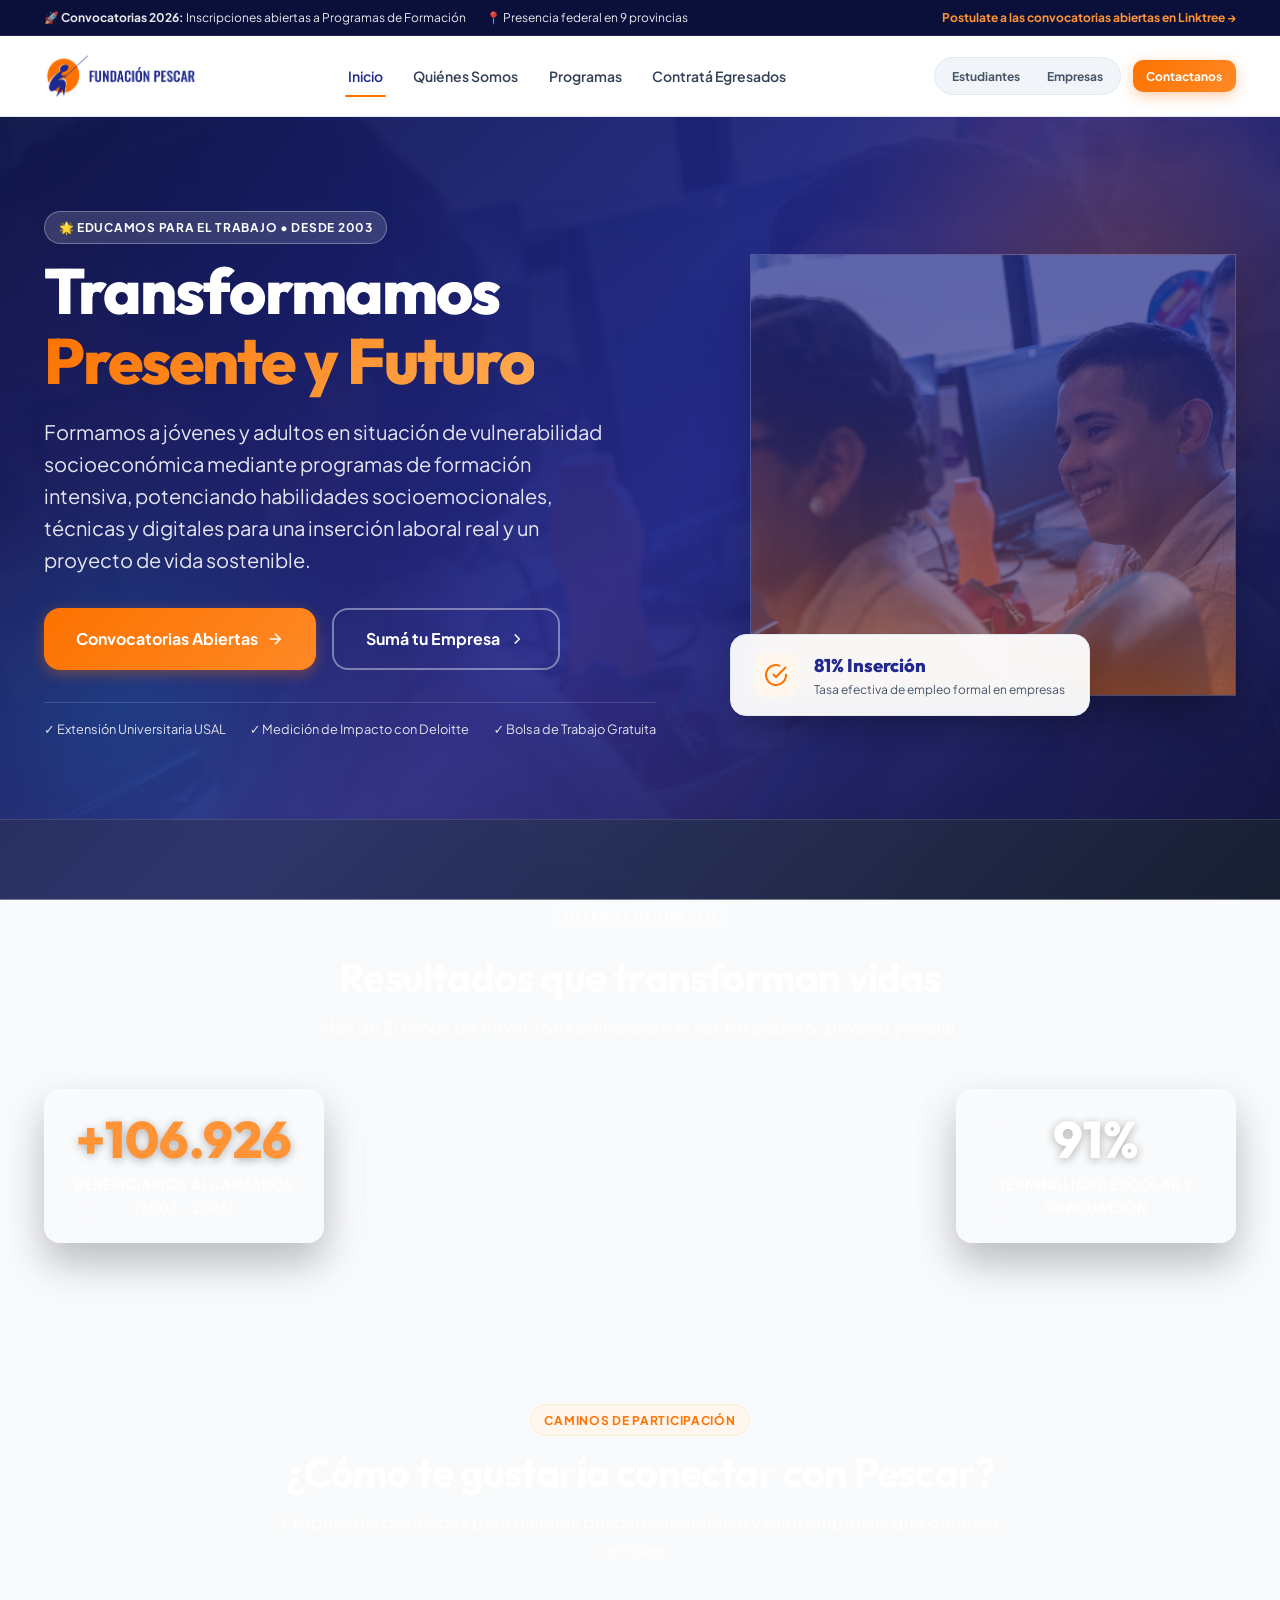
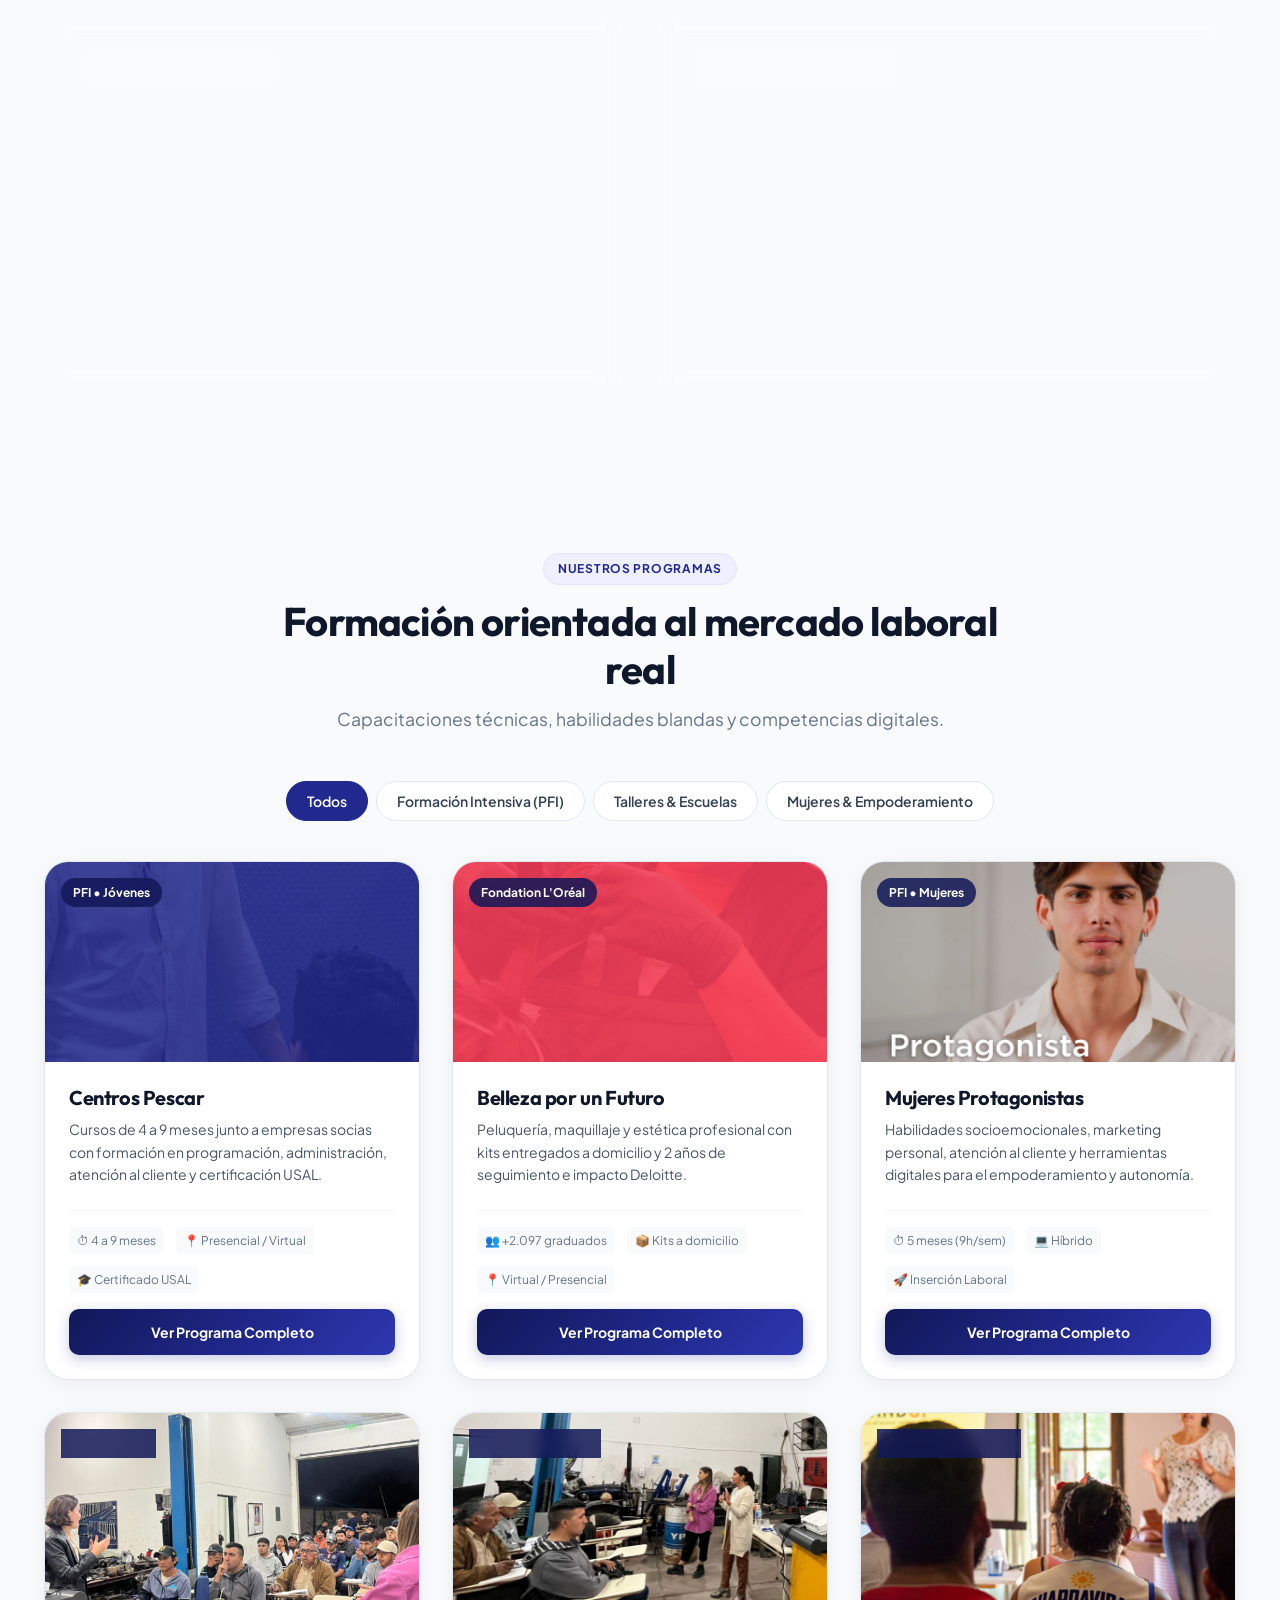
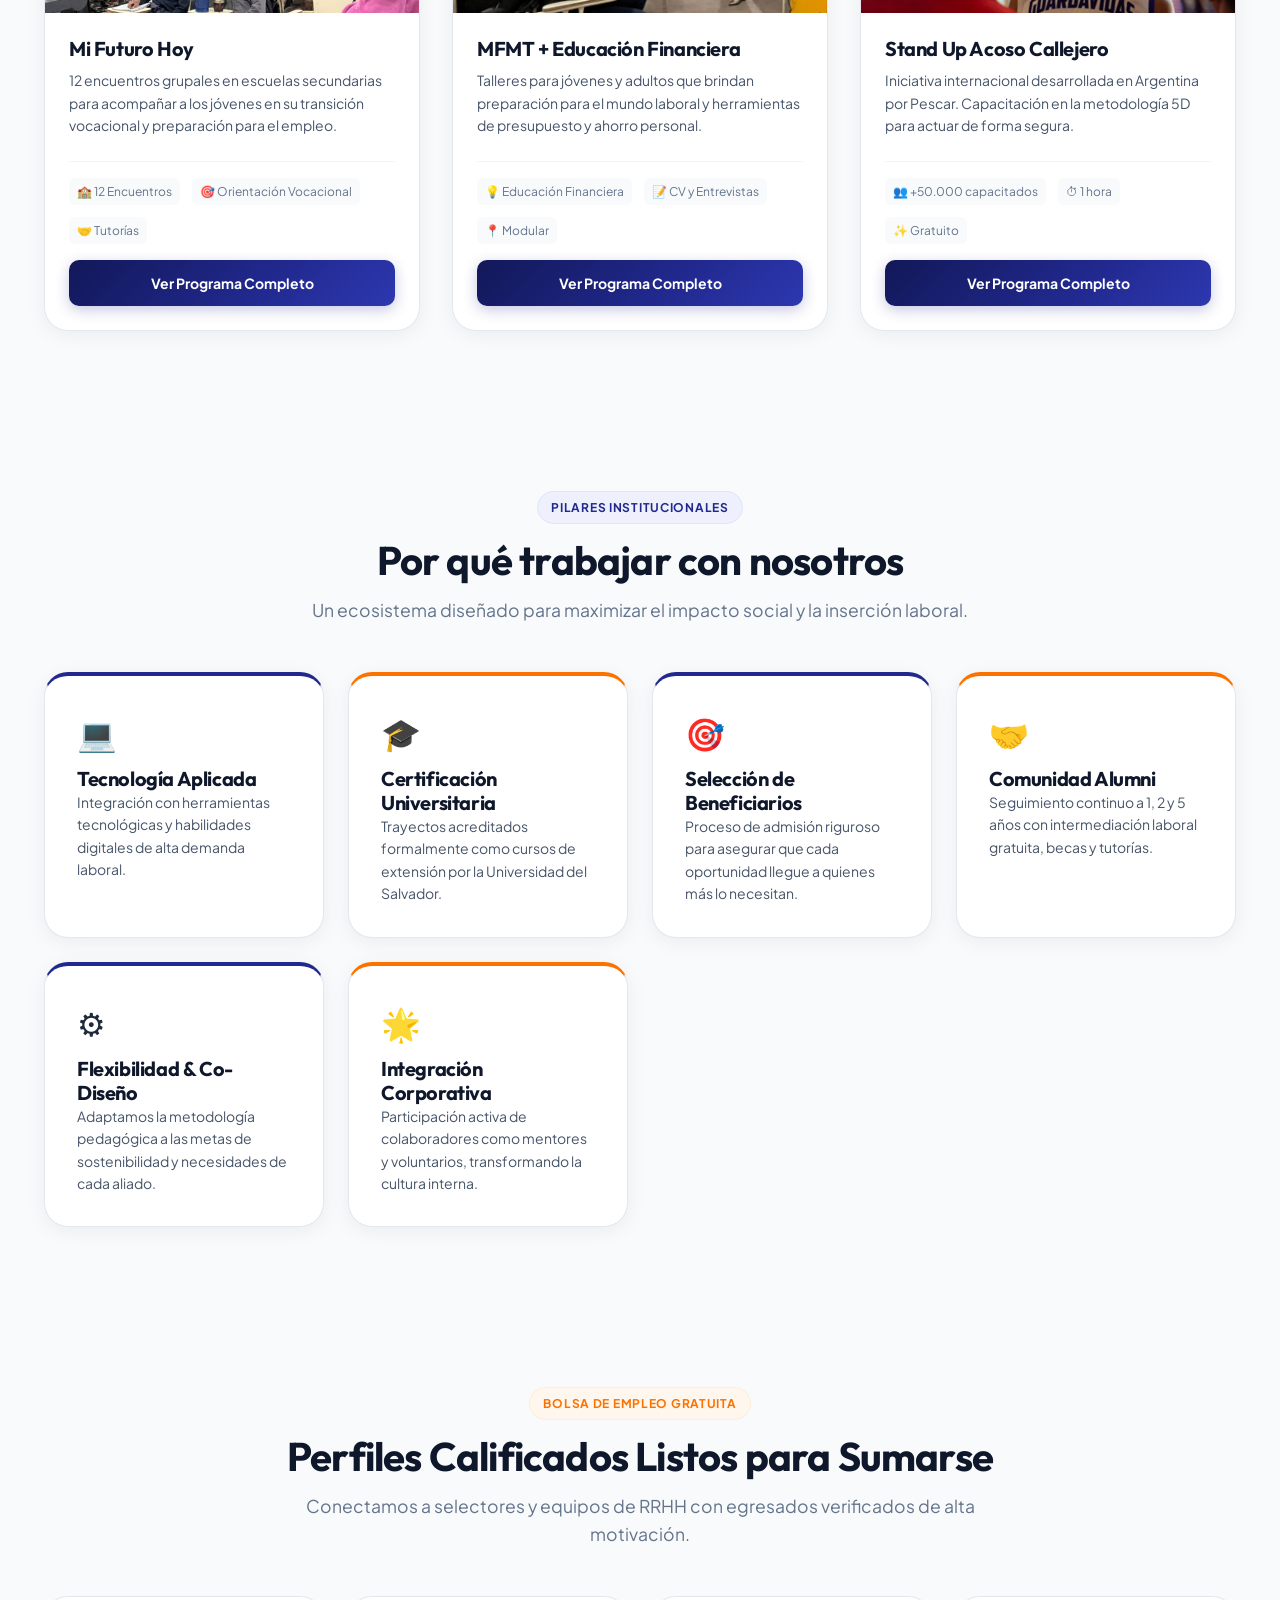
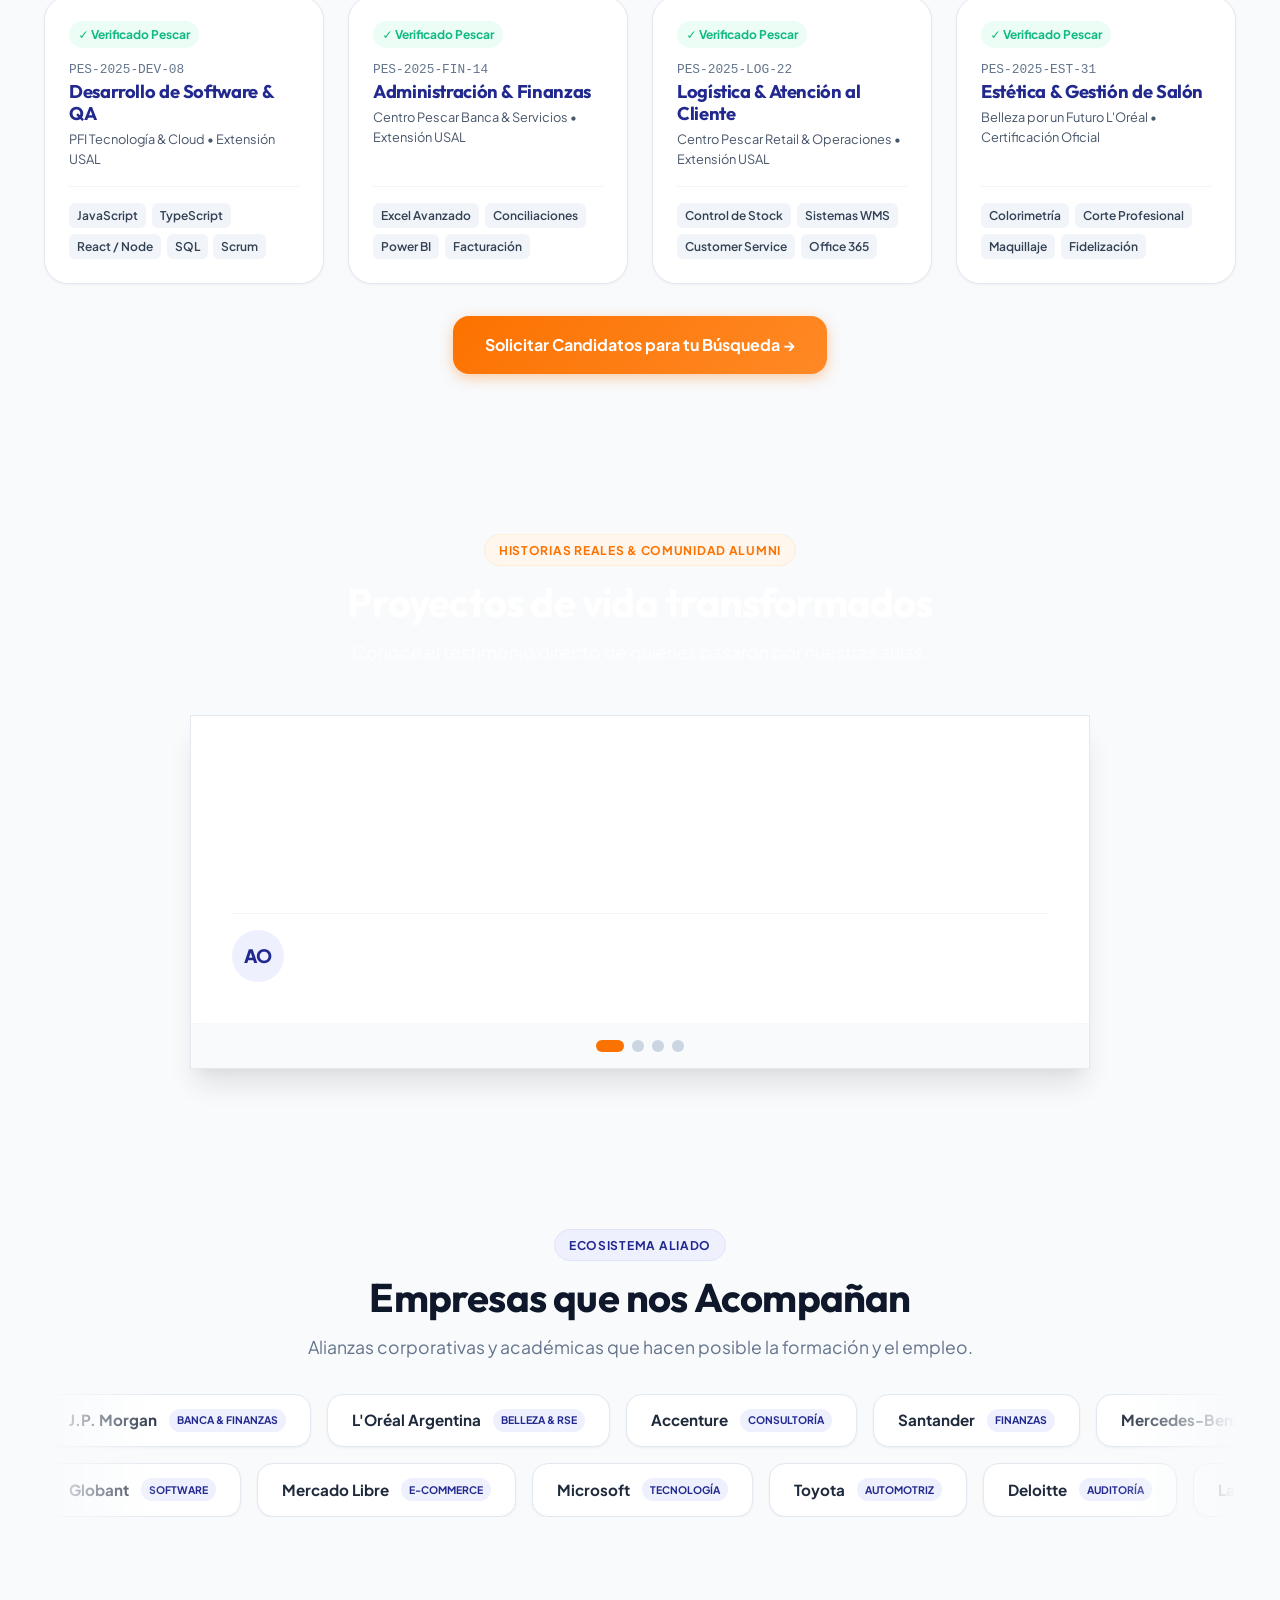
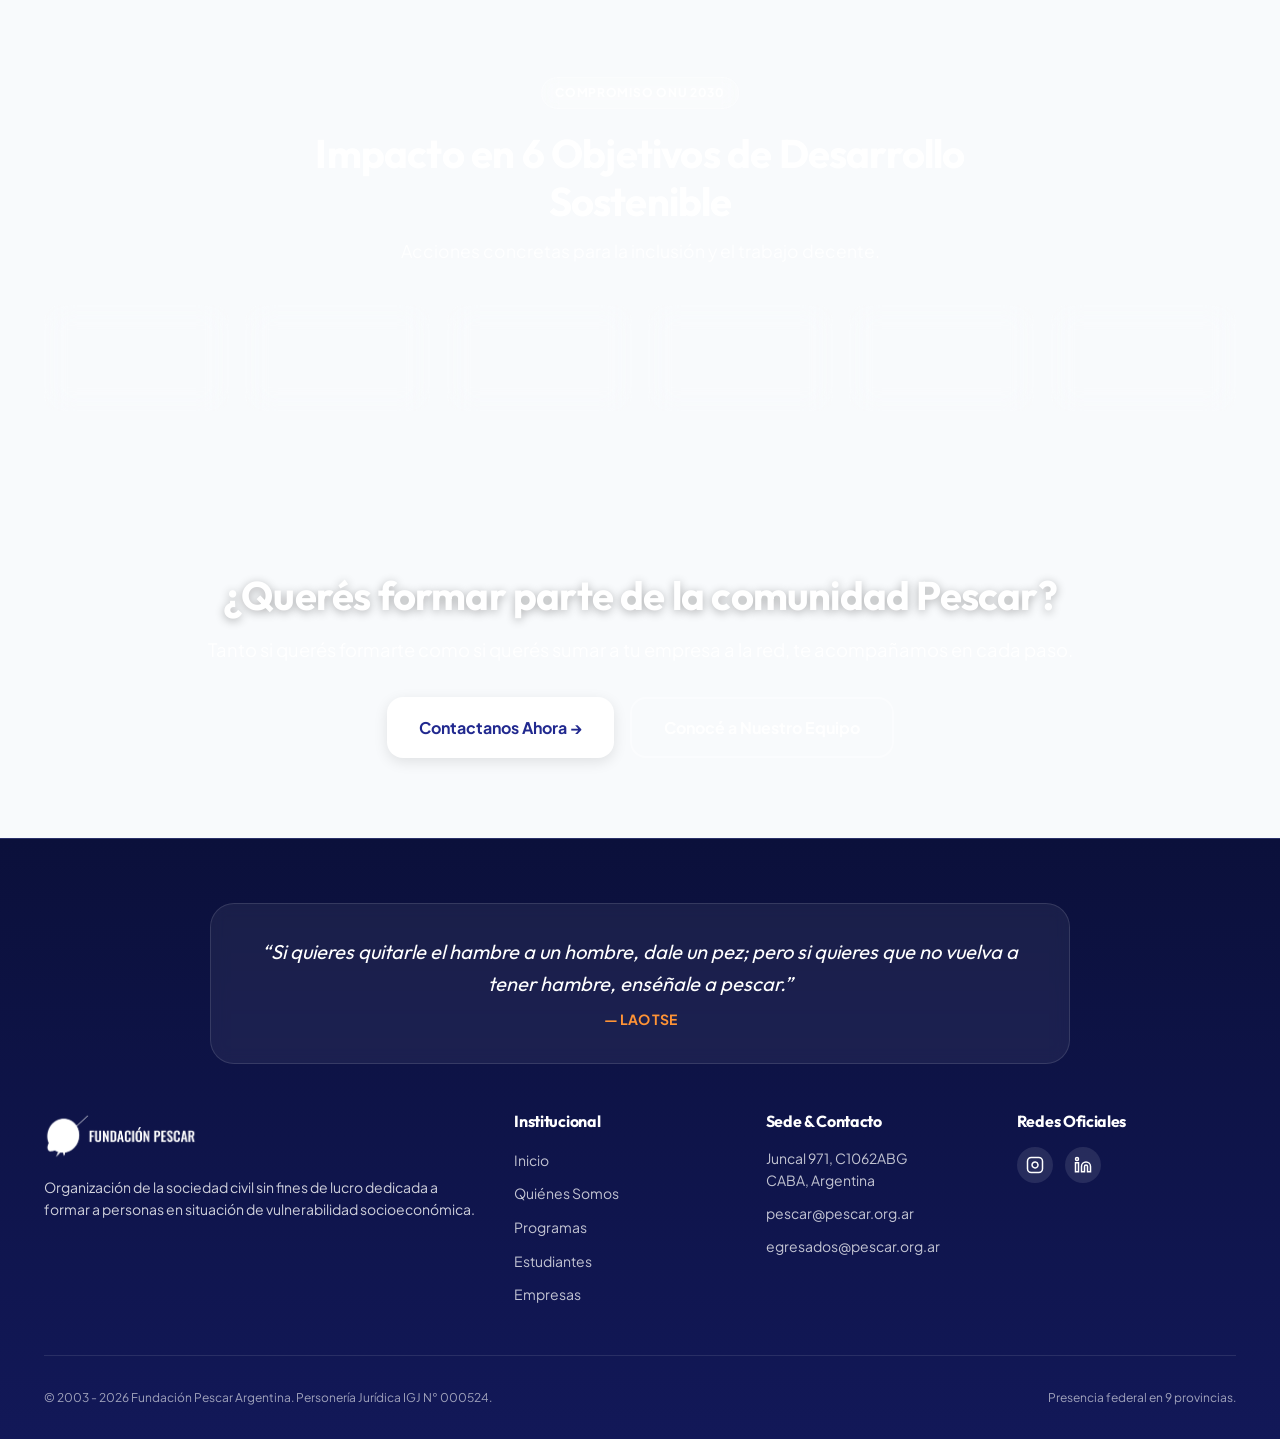
==== commit f1fe44cc: "Mejora del navbar, eliminación de redundancias y ajuste de contraste en títulos de cabeceras" ====
--- a/index.html
+++ b/index.html
@@ -27,7 +27,7 @@
     </div>
   </aside>
 
-  <!-- Site Header -->
+    <!-- Site Header -->
   <header class="site-header">
     <div class="container">
       <nav class="navbar" aria-label="Navegación principal">
@@ -39,15 +39,12 @@
           <li><a href="index.html" class="nav-link active">Inicio</a></li>
           <li><a href="quienes-somos.html" class="nav-link">Quiénes Somos</a></li>
           <li><a href="programas.html" class="nav-link">Programas</a></li>
-          <li><a href="estudiantes.html" class="nav-link">Estudiantes</a></li>
-          <li><a href="empresas.html" class="nav-link">Empresas</a></li>
           <li><a href="contrata-egresados.html" class="nav-link">Contratá Egresados</a></li>
-          <li><a href="contacto.html" class="nav-link">Contacto</a></li>
         </ul>
 
         <div class="nav-actions">
           <div class="audience-pills" role="tablist">
-            <a href="estudiantes.html" class="audience-pill active">Estudiantes</a>
+            <a href="estudiantes.html" class="audience-pill">Estudiantes</a>
             <a href="empresas.html" class="audience-pill">Empresas</a>
           </div>
           <a href="contacto.html" class="btn btn-accent btn-sm btn-nav">Contactanos</a>
@@ -60,7 +57,7 @@
     </div>
   </header>
 
-  <!-- Mobile Drawer -->
+    <!-- Mobile Drawer -->
   <div class="drawer-overlay" aria-hidden="true"></div>
   <aside class="mobile-drawer" aria-label="Menú móvil">
     <div class="drawer-header">
@@ -73,14 +70,12 @@
       <a href="index.html" class="drawer-link active">Inicio</a>
       <a href="quienes-somos.html" class="drawer-link">Quiénes Somos</a>
       <a href="programas.html" class="drawer-link">Programas de Formación</a>
-      <a href="estudiantes.html" class="drawer-link">Para Estudiantes</a>
-      <a href="empresas.html" class="drawer-link">Para Empresas</a>
       <a href="contrata-egresados.html" class="drawer-link">Contratá Egresados</a>
-      <a href="contacto.html" class="drawer-link">Contacto</a>
     </div>
     <div style="margin-top: auto; display: flex; flex-direction: column; gap: 0.75rem;">
       <a href="estudiantes.html" class="btn btn-primary" style="width: 100%;">Quiero Capacitarme</a>
       <a href="empresas.html" class="btn btn-accent" style="width: 100%;">Sumá tu Empresa</a>
+      <a href="contacto.html" class="btn btn-outline-primary" style="width: 100%; border-color: var(--color-slate-300); color: var(--color-slate-700);">Contacto</a>
     </div>
   </aside>
 
--- a/css/styles.css
+++ b/css/styles.css
@@ -1769,6 +1769,13 @@
 }
 
 /* 11. Subpage Full Photo Heroes */
+.page-hero,
+.page-hero h1,
+.page-hero h2,
+.page-hero h3 {
+  color: var(--color-white);
+}
+
 .page-hero-quienes {
   background: linear-gradient(135deg, rgba(11, 16, 59, 0.92) 0%, rgba(33, 41, 143, 0.86) 60%, rgba(11, 16, 59, 0.95) 100%), 
               url('../assets/images/EquipoPescar-8999-web.jpg') center/cover no-repeat !important;
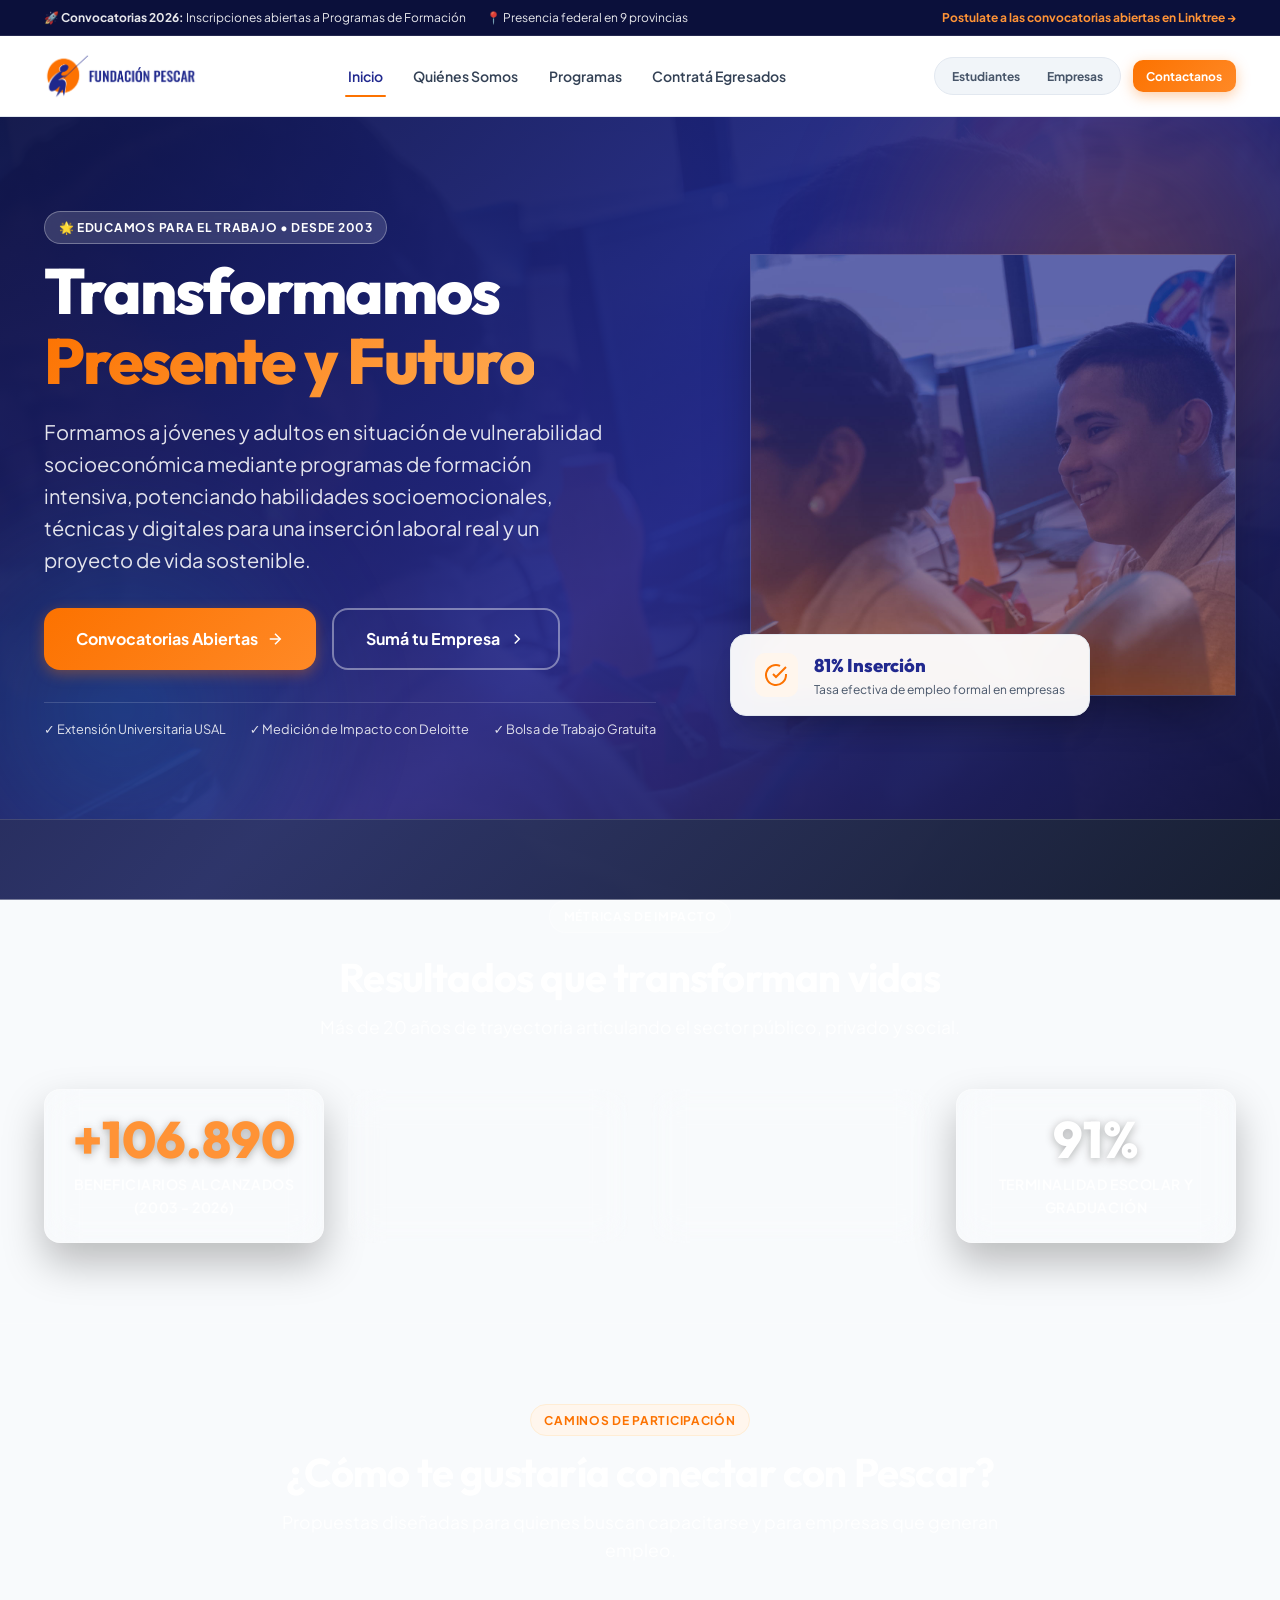
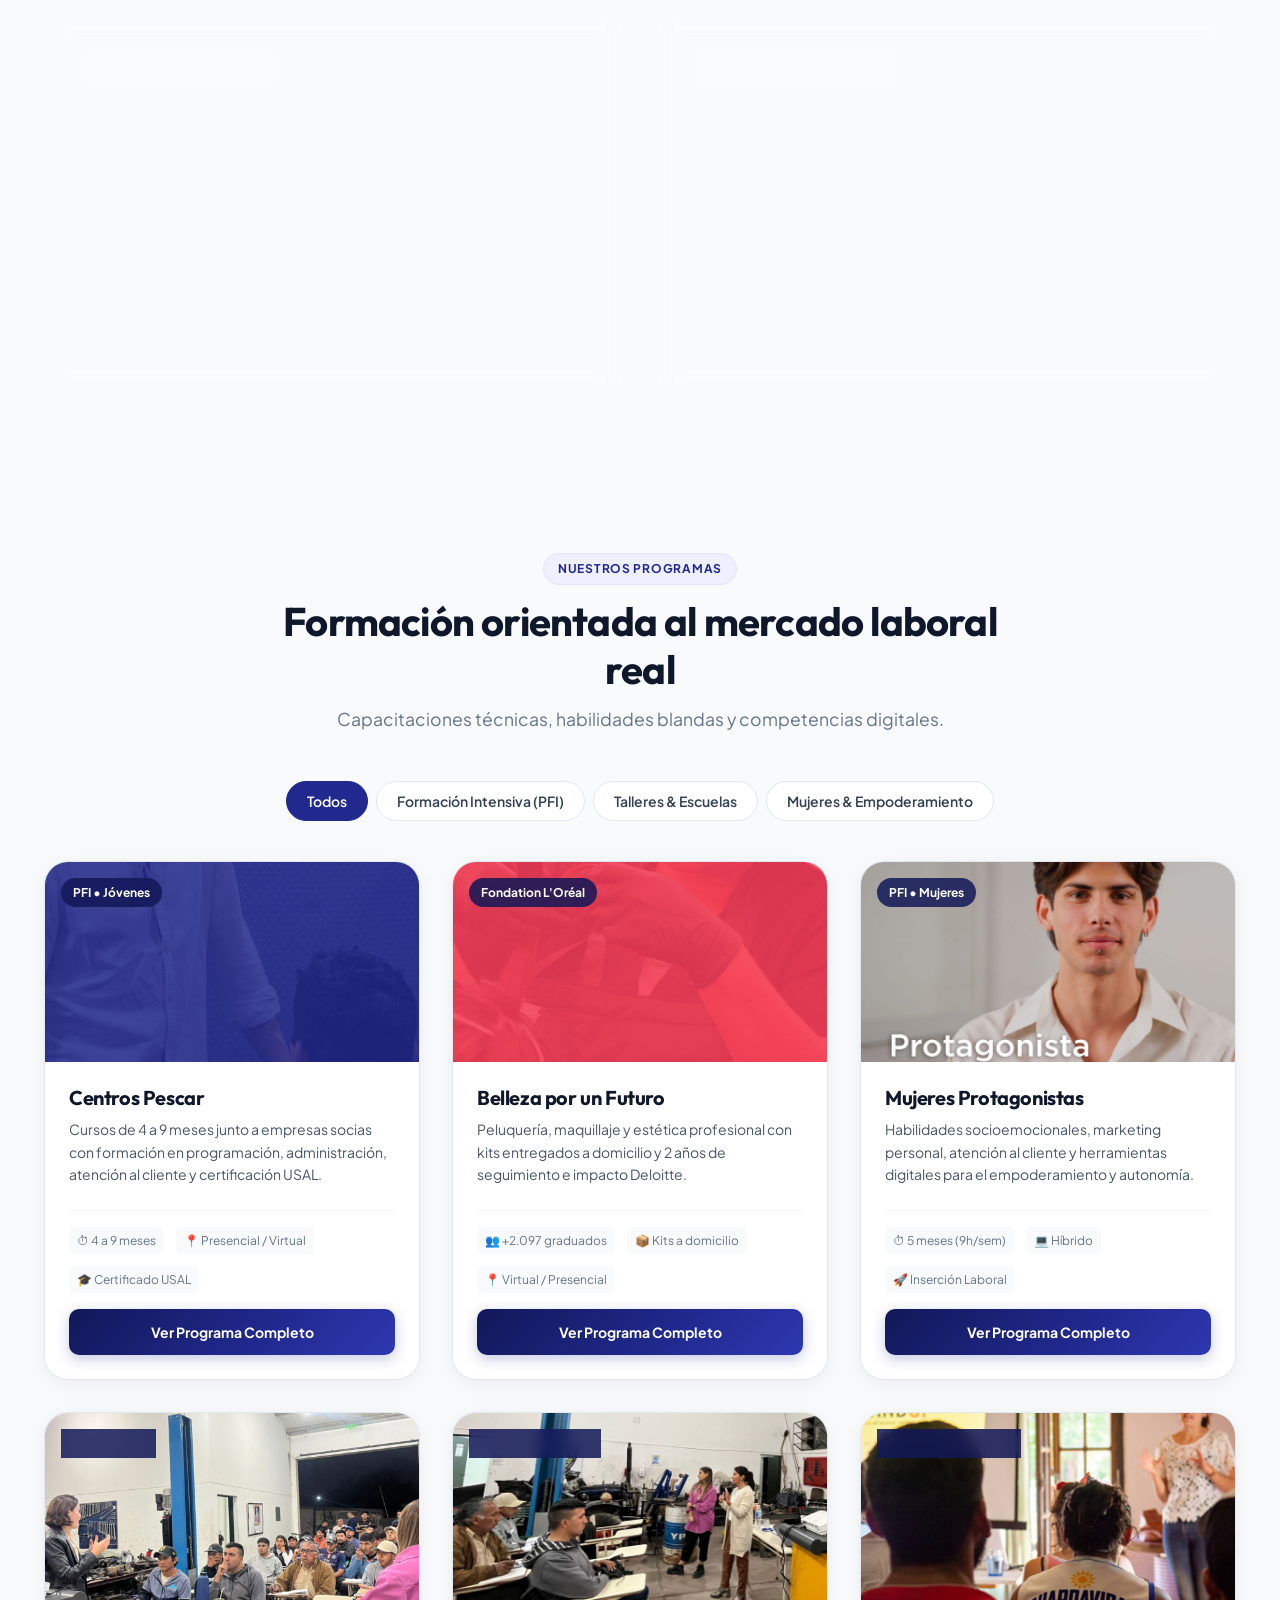
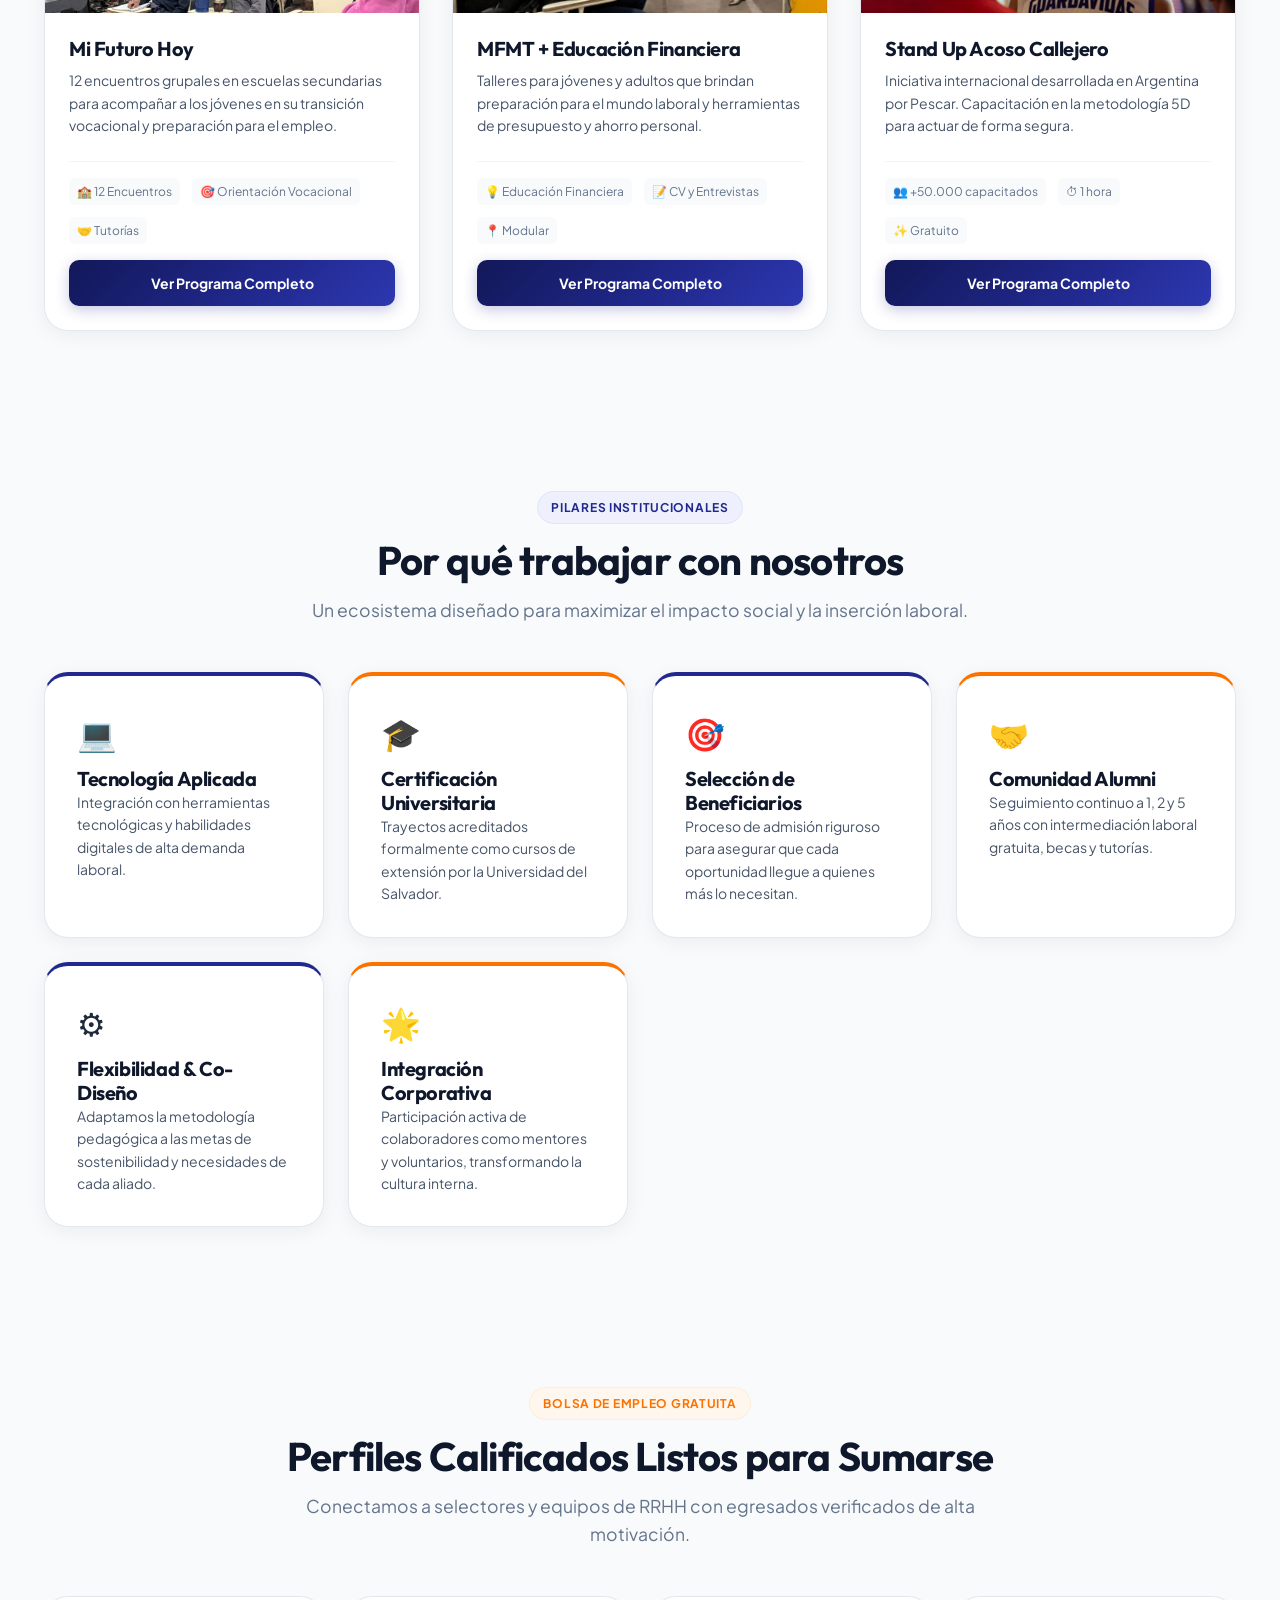
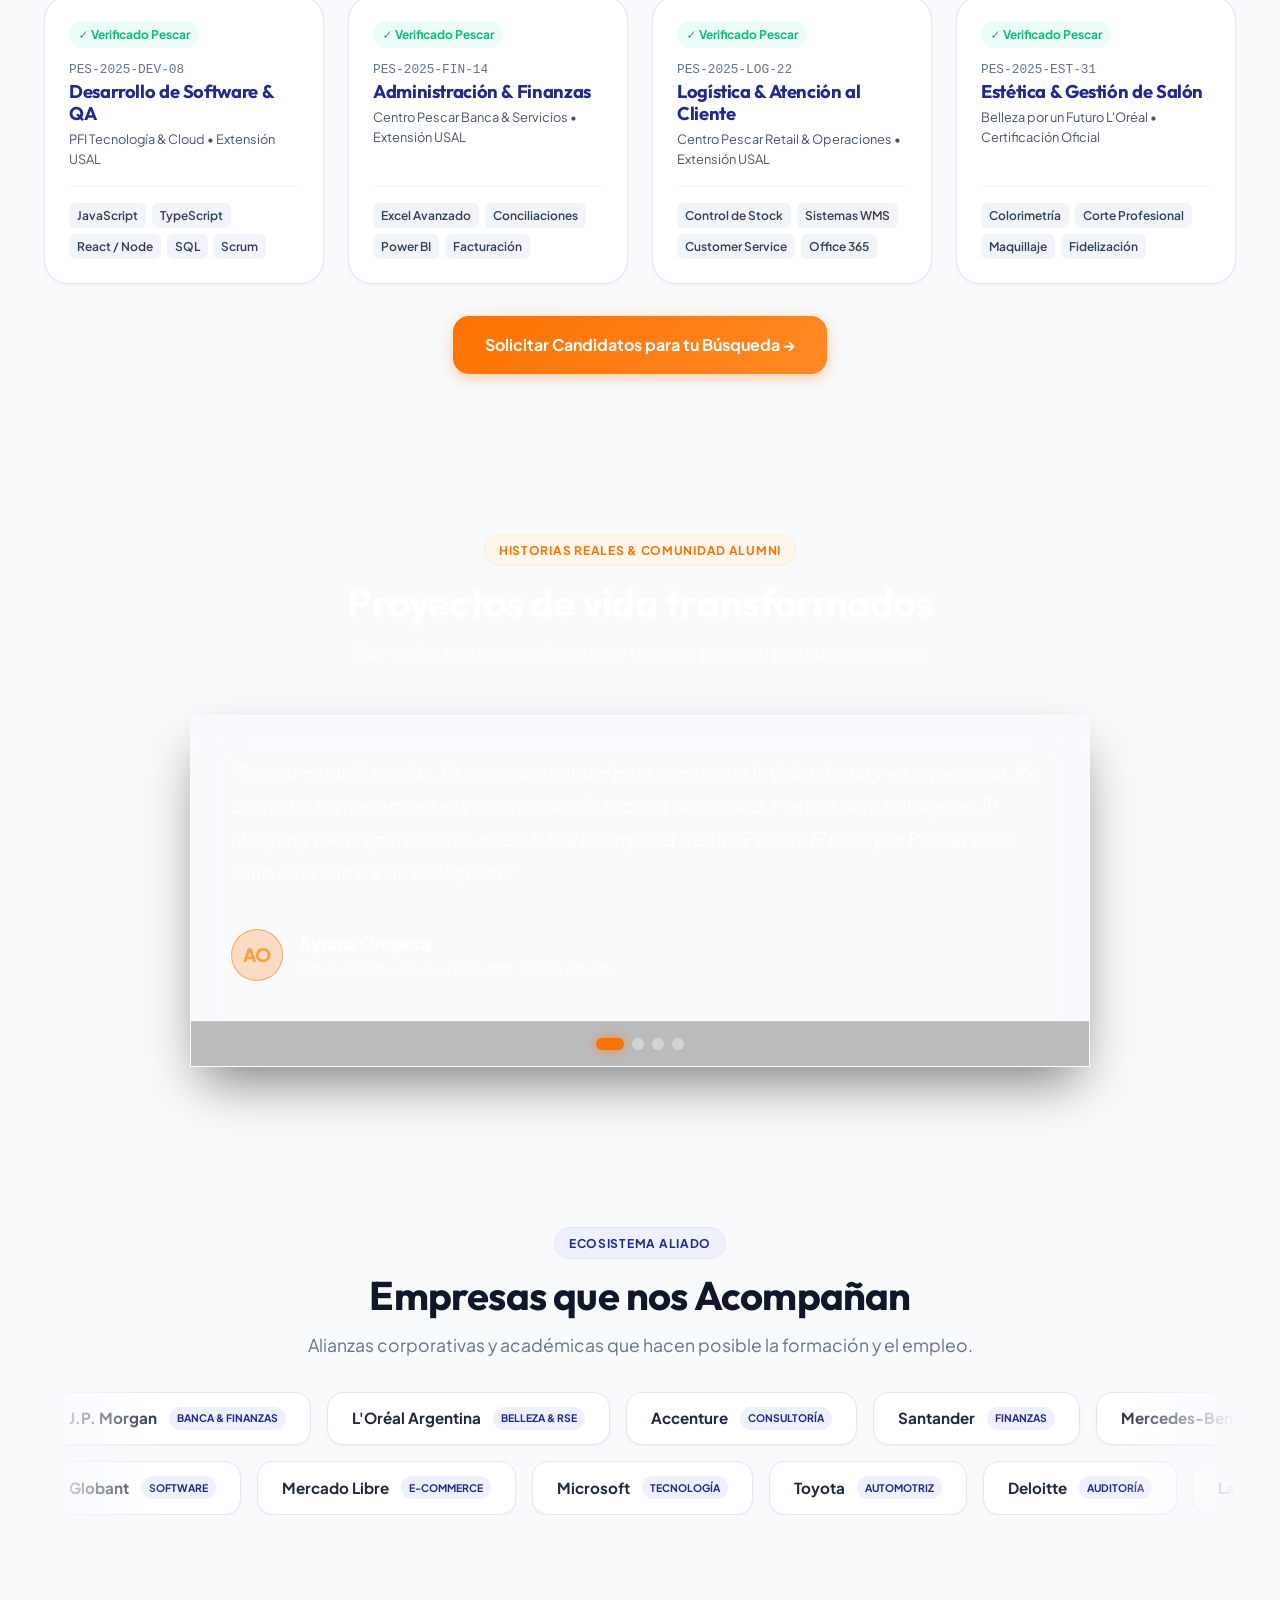
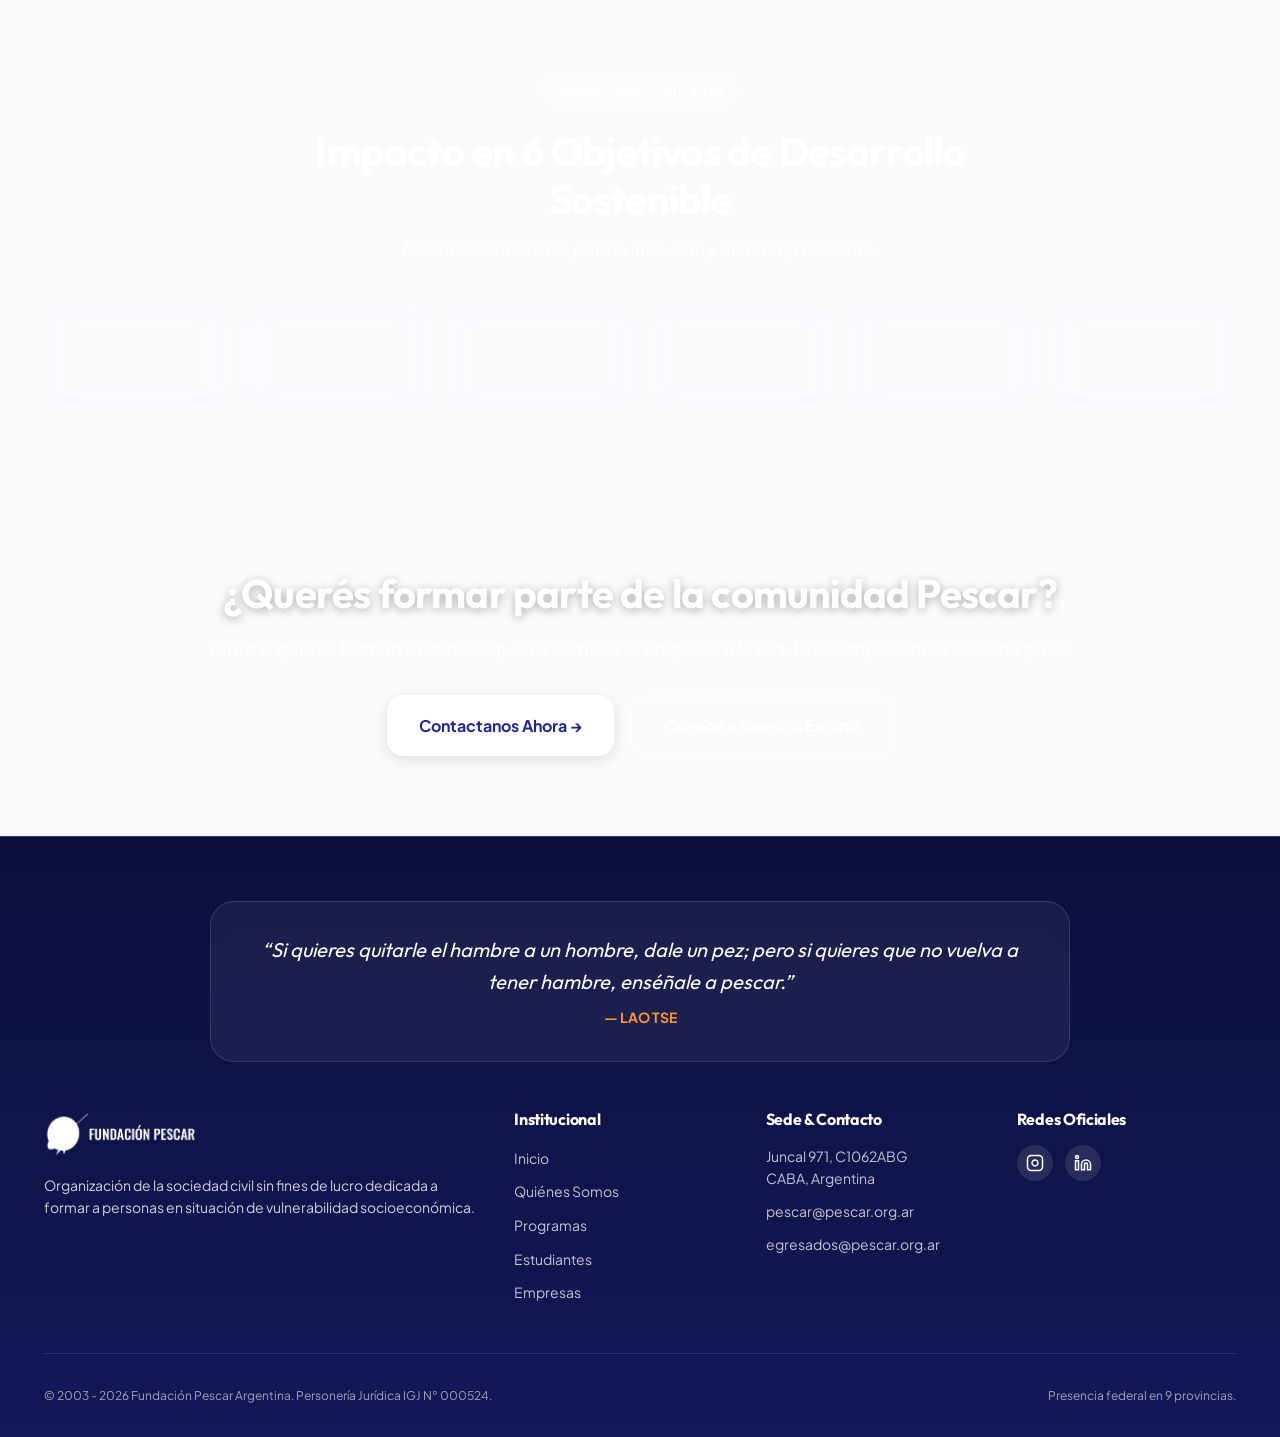
==== commit 83871e89: "Corregir visualización y fondo del carrusel de Historias Reales y Alumni" ====
--- a/index.html
+++ b/index.html
@@ -471,57 +471,57 @@
         <div class="alumni-carousel-wrapper">
           <div class="alumni-slides-container">
             <!-- Slide 1: Ayrana Oropeza -->
-            <div class="alumni-slide" style="background: rgba(255, 255, 255, 0.12); backdrop-filter: blur(16px); border: 1px solid rgba(255, 255, 255, 0.2); color: white;">
-              <p class="alumni-quote" style="color: rgba(255, 255, 255, 0.95);">
+            <div class="alumni-slide">
+              <p class="alumni-quote">
                 “Pescar cambió mi vida. Es una oportunidad para encaminar la vida laboral y en lo personal. Me dio todas las herramientas y una formación técnica de calidad. Postulé para trabajar en JP Morgan y me preparé con lo aprendido a lo largo del Centro Pescar. El paso por Pescar es un salto en la carrera de cualquiera.”
               </p>
               <div class="alumni-footer">
                 <div class="alumni-avatar">AO</div>
                 <div>
-                  <div style="font-weight: 700; color: white;">Ayrana Oropeza</div>
-                  <div style="font-size: 0.8rem; color: rgba(255, 255, 255, 0.8);">Egresada Centro Pescar JP Morgan 2020 • Analista</div>
+                  <div class="alumni-name">Ayrana Oropeza</div>
+                  <div class="alumni-role">Egresada Centro Pescar JP Morgan 2020 • Analista</div>
                 </div>
               </div>
             </div>
 
             <!-- Slide 2: Mónica Lopez -->
-            <div class="alumni-slide" style="background: rgba(255, 255, 255, 0.12); backdrop-filter: blur(16px); border: 1px solid rgba(255, 255, 255, 0.2); color: white;">
-              <p class="alumni-quote" style="color: rgba(255, 255, 255, 0.95);">
+            <div class="alumni-slide">
+              <p class="alumni-quote">
                 “Siempre deseé ser peluquera pero nunca había podido estudiar. Me anoté con todos mis miedos y pensé que no iba a quedar, pero quedé. De a poco fuimos armando un espacio con mis hijas y hoy tenemos un salón de belleza en Quilmes que se llama Eno Self Care. Amo lo que hago y me encanta poder vivir de esto.”
               </p>
               <div class="alumni-footer">
                 <div class="alumni-avatar">ML</div>
                 <div>
-                  <div style="font-weight: 700; color: white;">Mónica Lopez</div>
-                  <div style="font-size: 0.8rem; color: rgba(255, 255, 255, 0.8);">Egresada Belleza por un Futuro 2020 • Emprendedora</div>
+                  <div class="alumni-name">Mónica Lopez</div>
+                  <div class="alumni-role">Egresada Belleza por un Futuro 2020 • Emprendedora</div>
                 </div>
               </div>
             </div>
 
             <!-- Slide 3: Belén Duclós -->
-            <div class="alumni-slide" style="background: rgba(255, 255, 255, 0.12); backdrop-filter: blur(16px); border: 1px solid rgba(255, 255, 255, 0.2); color: white;">
-              <p class="alumni-quote" style="color: rgba(255, 255, 255, 0.95);">
+            <div class="alumni-slide">
+              <p class="alumni-quote">
                 “Siempre que alguien ve mi CV me pregunta por este curso: se sorprenden de la cantidad de horas dedicadas a capacitarme. Belleza por un Futuro fue la puerta abierta a cumplir mis sueños; te ayudan a sacar lo mejor de vos. Ahora sigo estudiando Cosmetología en la UBA.”
               </p>
               <div class="alumni-footer">
                 <div class="alumni-avatar">BD</div>
                 <div>
-                  <div style="font-weight: 700; color: white;">Belén Duclós</div>
-                  <div style="font-size: 0.8rem; color: rgba(255, 255, 255, 0.8);">Egresada Maquillaje 2017 • Estudiante Universitaria UBA</div>
+                  <div class="alumni-name">Belén Duclós</div>
+                  <div class="alumni-role">Egresada Maquillaje 2017 • Estudiante Universitaria UBA</div>
                 </div>
               </div>
             </div>
 
             <!-- Slide 4: Laura Marolo -->
-            <div class="alumni-slide" style="background: rgba(255, 255, 255, 0.12); backdrop-filter: blur(16px); border: 1px solid rgba(255, 255, 255, 0.2); color: white;">
-              <p class="alumni-quote" style="color: rgba(255, 255, 255, 0.95);">
+            <div class="alumni-slide">
+              <p class="alumni-quote">
                 “Poniendo 'loreal' en redes me enteré de Belleza por un Futuro. Mientras cursaba atendía mi emprendimiento de panadería: silenciaba el micrófono, entregaba el pan y seguía en clase. Un día me animé, cerré la panadería e invertí para convertirla en un salón.”
               </p>
               <div class="alumni-footer">
                 <div class="alumni-avatar">LM</div>
                 <div>
-                  <div style="font-weight: 700; color: white;">Laura Marolo</div>
-                  <div style="font-size: 0.8rem; color: rgba(255, 255, 255, 0.8);">Egresada Peluquería 2020 • Dueña de Salón</div>
+                  <div class="alumni-name">Laura Marolo</div>
+                  <div class="alumni-role">Egresada Peluquería 2020 • Dueña de Salón</div>
                 </div>
               </div>
             </div>
--- a/css/styles.css
+++ b/css/styles.css
@@ -1692,6 +1692,55 @@
 
 .section-testimonials-bg .testimonial-quote-icon {
   color: var(--color-pescar-orange, #fc7200);
+}
+
+.section-testimonials-bg .alumni-carousel-wrapper {
+  background: rgba(255, 255, 255, 0.10);
+  backdrop-filter: blur(24px);
+  -webkit-backdrop-filter: blur(24px);
+  border: 1px solid rgba(255, 255, 255, 0.22);
+  box-shadow: 0 25px 50px -12px rgba(0, 0, 0, 0.5);
+  color: var(--color-white);
+}
+
+.section-testimonials-bg .alumni-quote {
+  color: rgba(255, 255, 255, 0.95);
+}
+
+.section-testimonials-bg .alumni-footer {
+  border-top: 1px solid rgba(255, 255, 255, 0.18);
+}
+
+.section-testimonials-bg .alumni-name {
+  font-weight: 700;
+  color: var(--color-white);
+  font-size: 1.05rem;
+}
+
+.section-testimonials-bg .alumni-role {
+  font-size: 0.825rem;
+  color: rgba(255, 255, 255, 0.82);
+}
+
+.section-testimonials-bg .alumni-avatar {
+  background: rgba(252, 114, 0, 0.22);
+  color: #ff9d42;
+  border: 1.5px solid rgba(252, 114, 0, 0.5);
+}
+
+.section-testimonials-bg .alumni-carousel-dots {
+  background: rgba(0, 0, 0, 0.25);
+  border-top: 1px solid rgba(255, 255, 255, 0.15);
+}
+
+.section-testimonials-bg .carousel-dot {
+  background: rgba(255, 255, 255, 0.35);
+  cursor: pointer;
+}
+
+.section-testimonials-bg .carousel-dot.active {
+  background: var(--color-pescar-orange, #fc7200);
+  box-shadow: 0 0 12px rgba(252, 114, 0, 0.7);
 }
 
 /* 6. 6 Value Pillars Section with Full Background Photo */
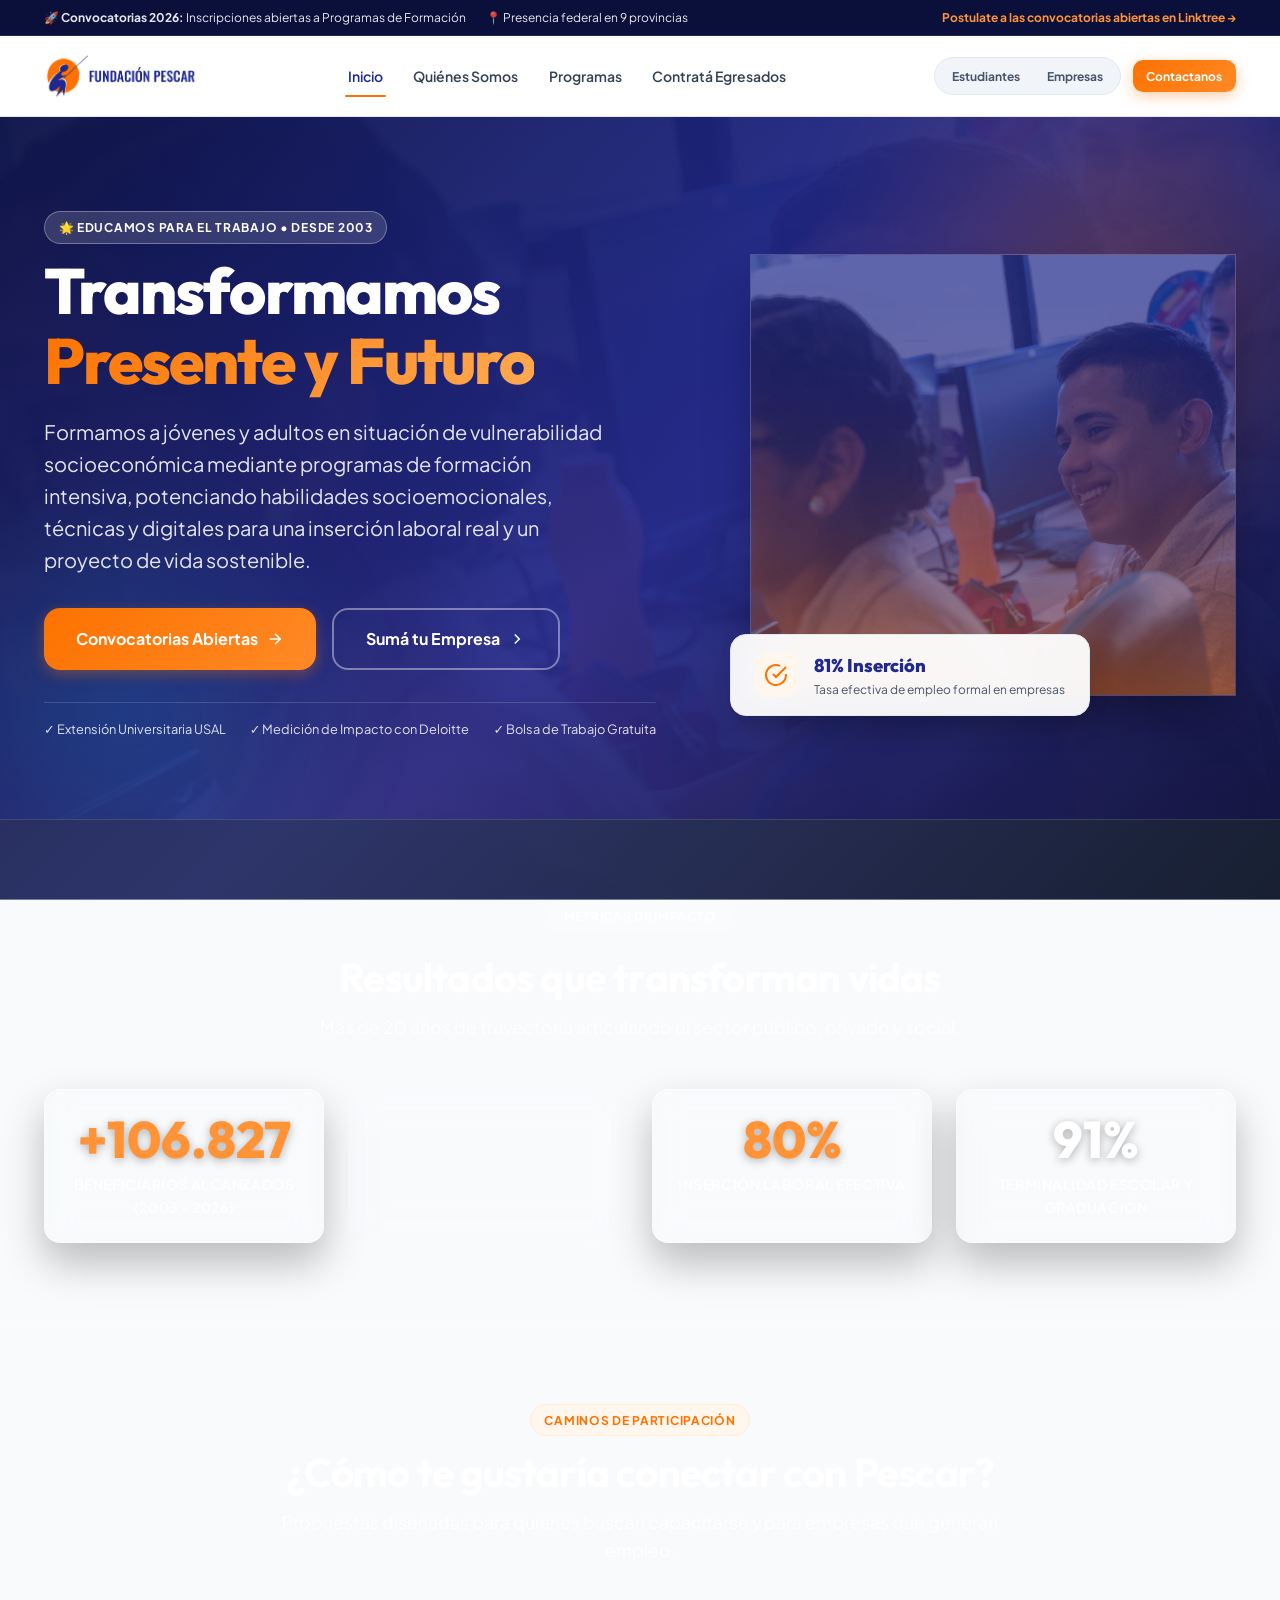
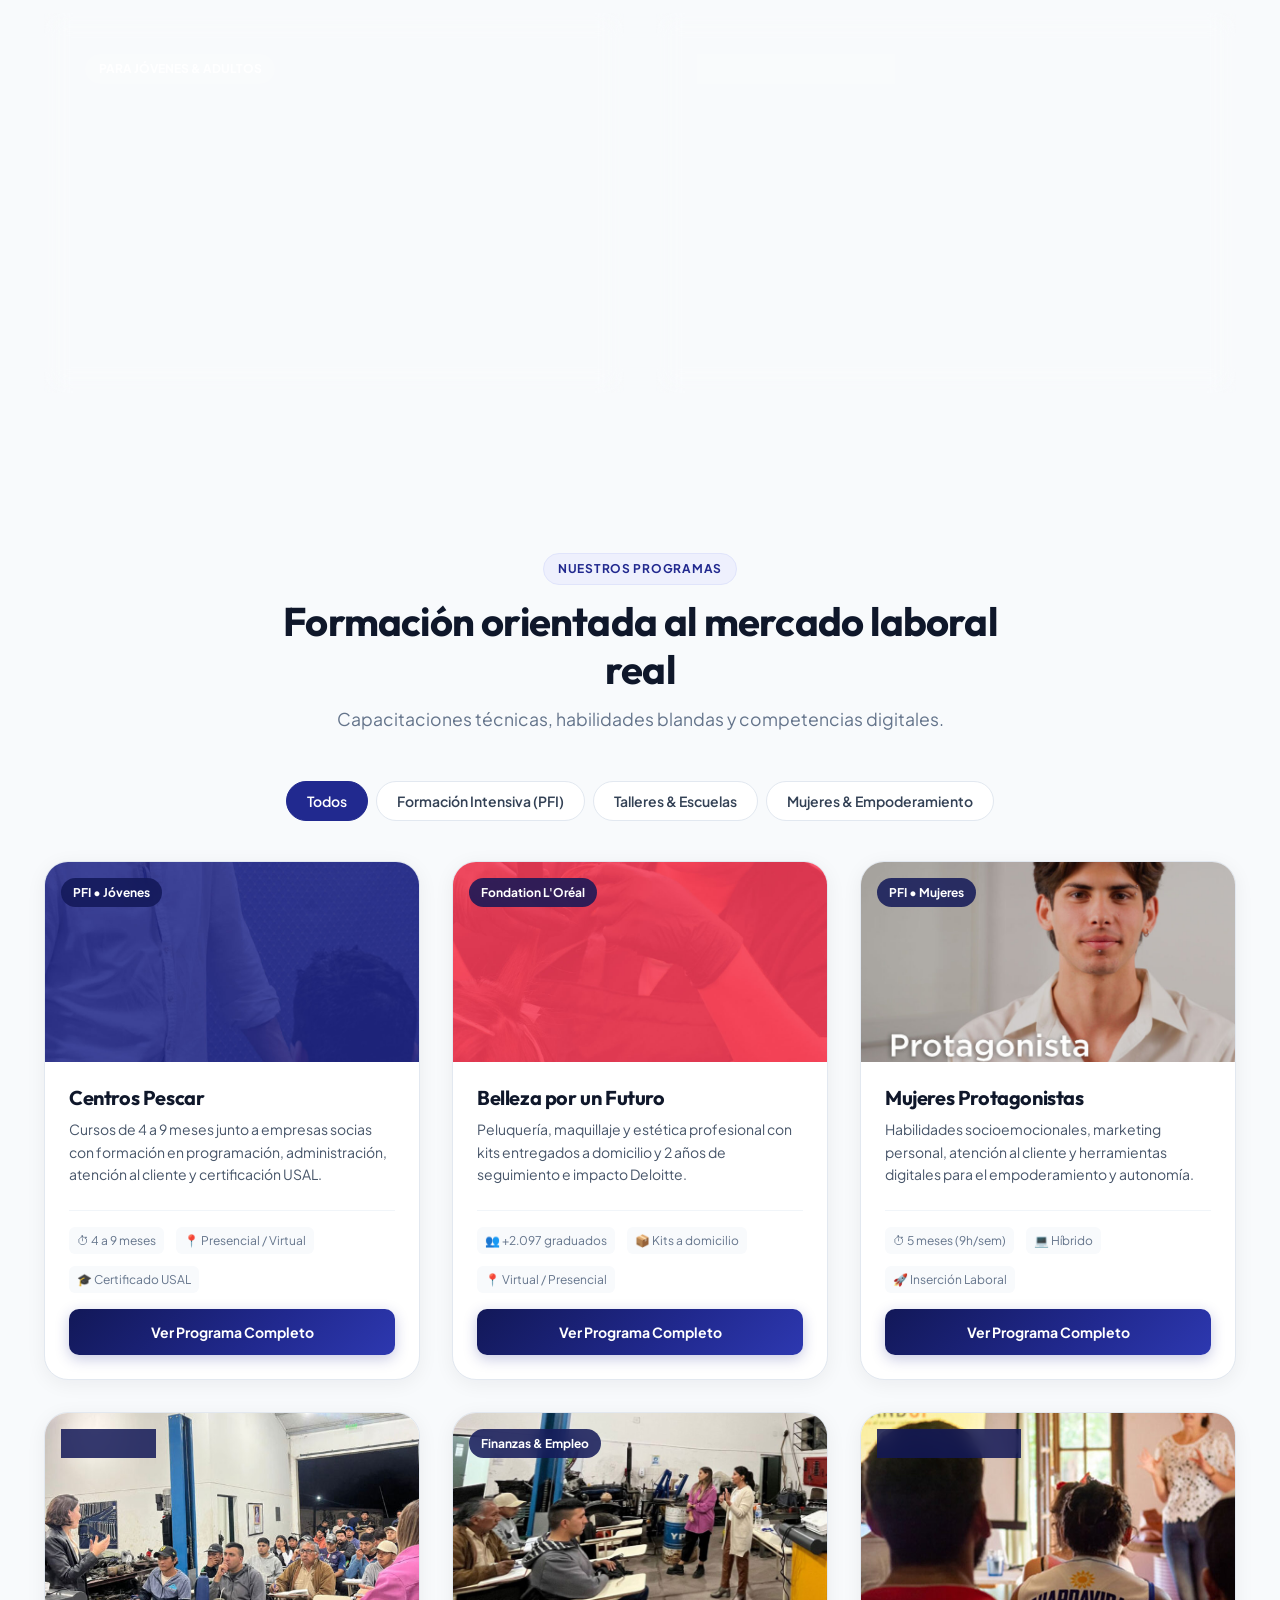
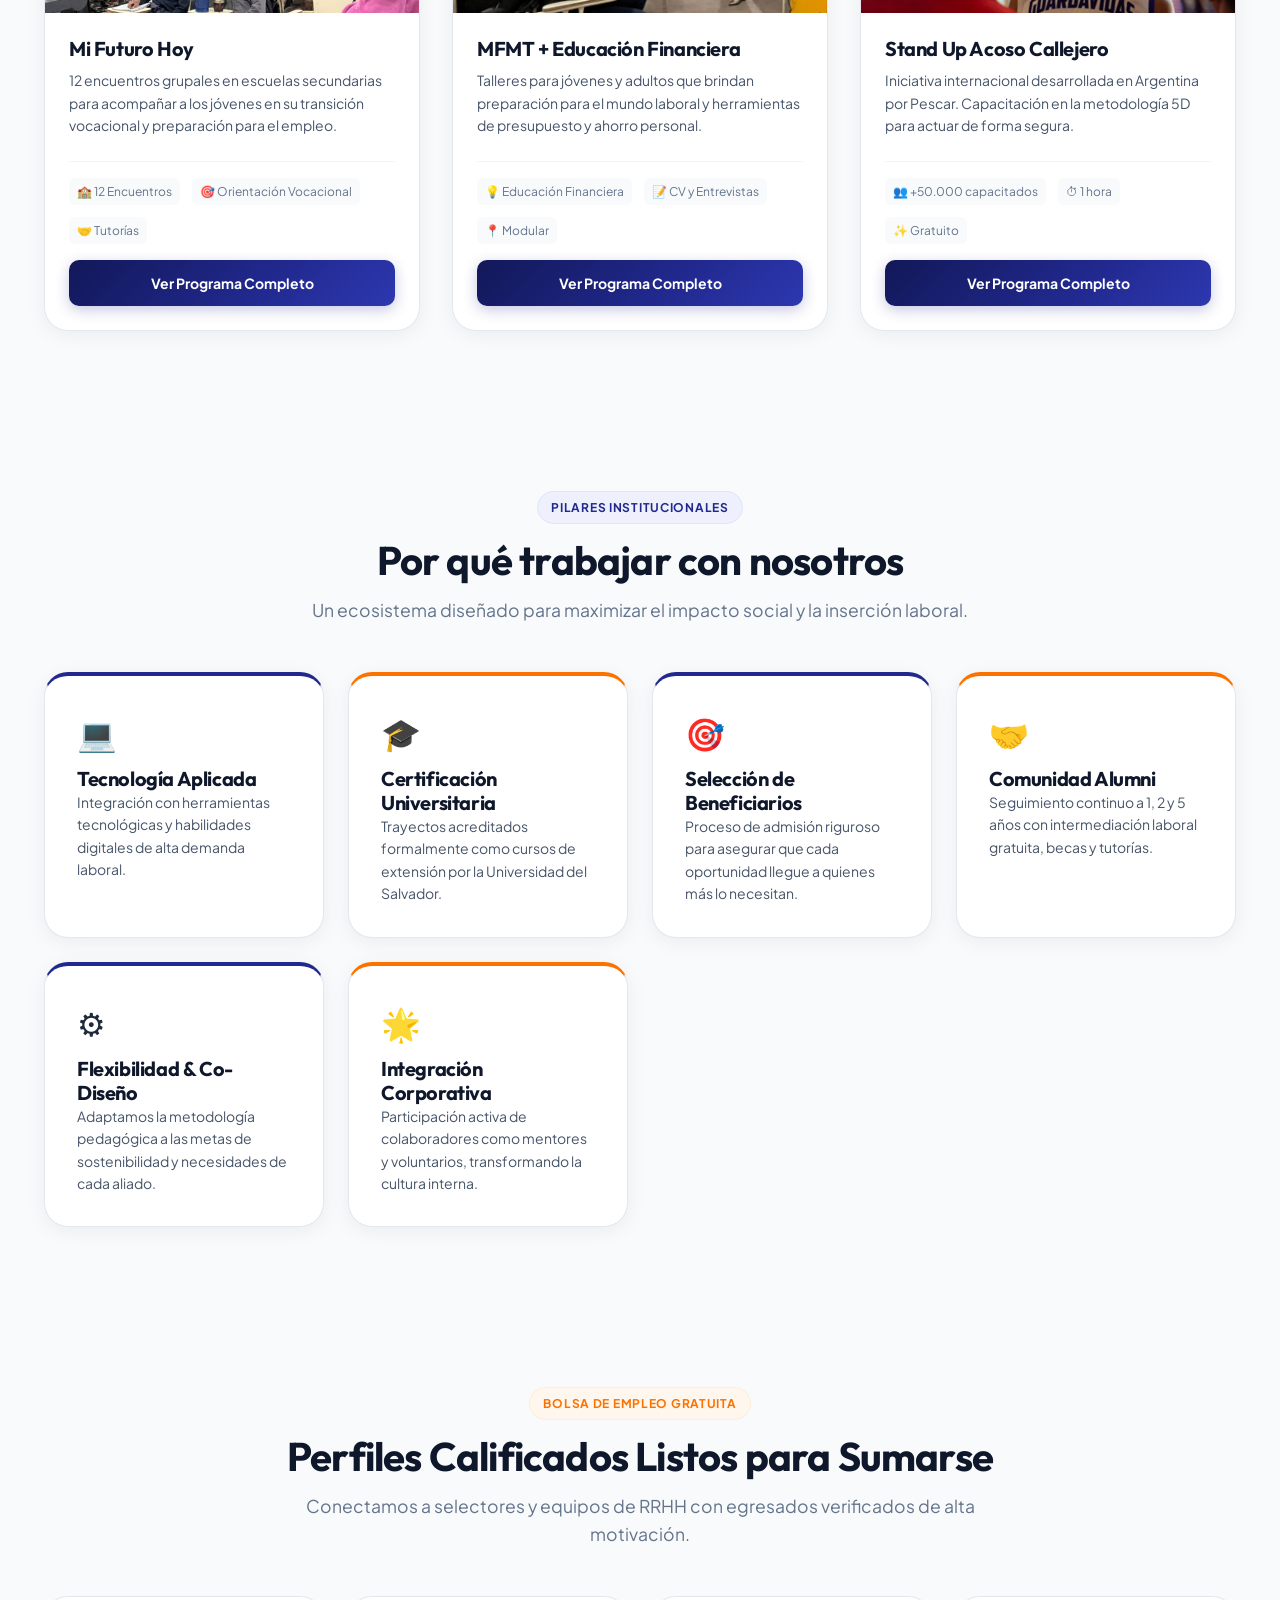
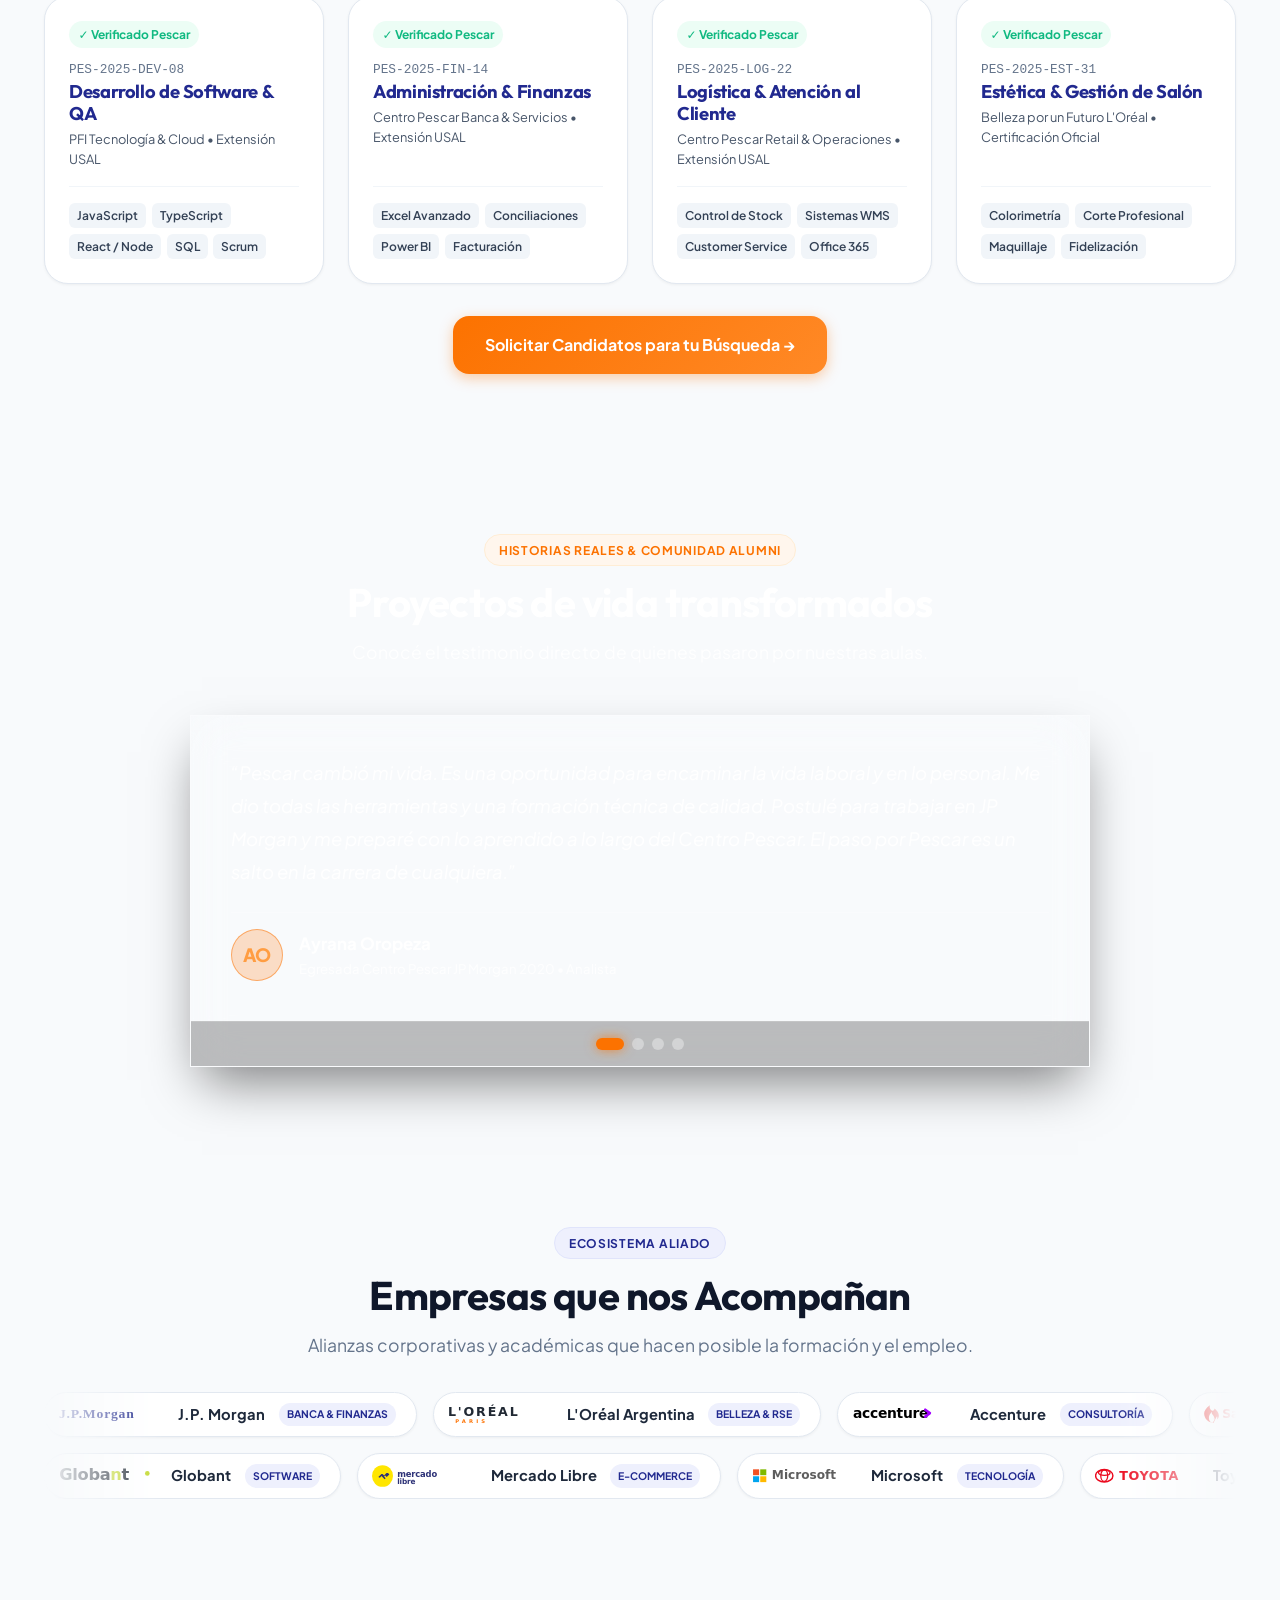
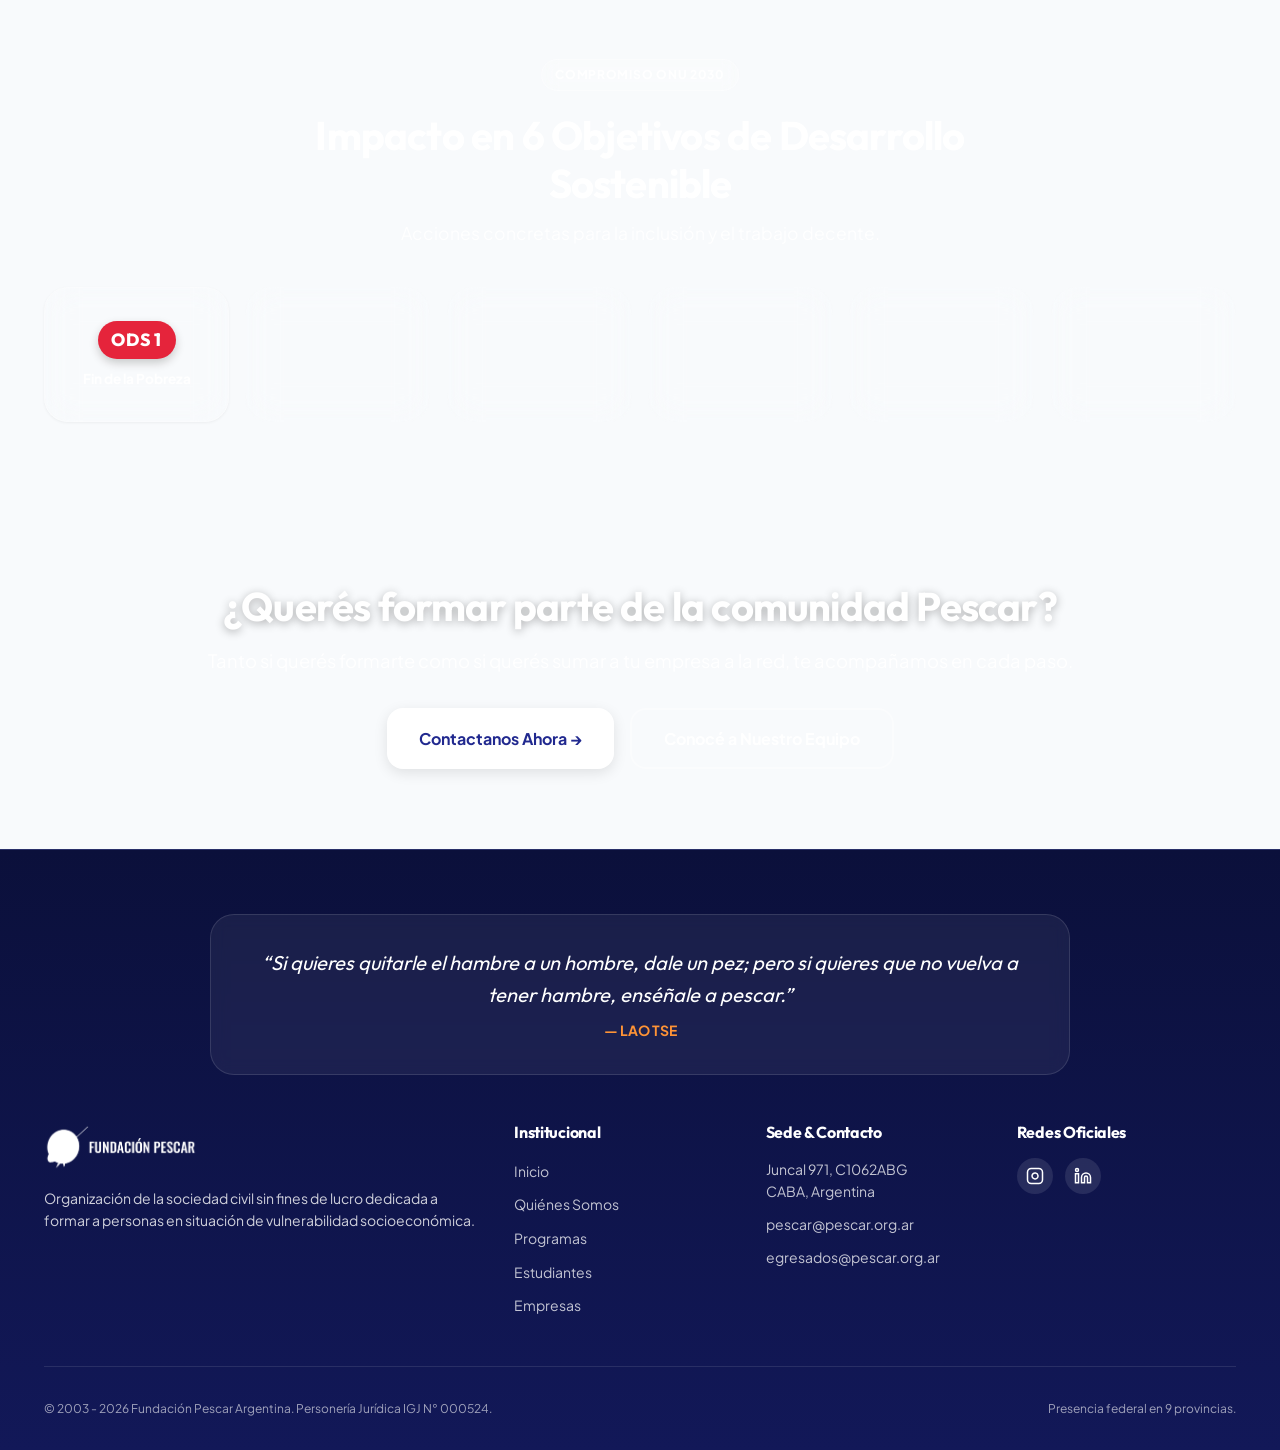
==== commit f088592d: "Agregar logos reales a carrusel de empresas y corregir diseño y legibilidad de tarjetas ODS" ====
--- a/index.html
+++ b/index.html
@@ -549,44 +549,44 @@
         <div class="marquee-container">
           <!-- Row 1 -->
           <div class="marquee-track track-1">
-            <div class="partner-pill"><span>J.P. Morgan</span><span class="partner-pill-badge">Banca & Finanzas</span></div>
-            <div class="partner-pill"><span>L'Oréal Argentina</span><span class="partner-pill-badge">Belleza & RSE</span></div>
-            <div class="partner-pill"><span>Accenture</span><span class="partner-pill-badge">Consultoría</span></div>
-            <div class="partner-pill"><span>Santander</span><span class="partner-pill-badge">Finanzas</span></div>
-            <div class="partner-pill"><span>Mercedes-Benz</span><span class="partner-pill-badge">Industria</span></div>
-            <div class="partner-pill"><span>Google Cloud</span><span class="partner-pill-badge">Tecnología</span></div>
-            <div class="partner-pill"><span>BASF</span><span class="partner-pill-badge">Química & Agro</span></div>
-            <div class="partner-pill"><span>Universidad del Salvador</span><span class="partner-pill-badge">Académico</span></div>
+            <div class="partner-pill"><img src="assets/partners/jpmorgan.svg" alt="J.P. Morgan" class="partner-logo-img" /><span>J.P. Morgan</span><span class="partner-pill-badge">Banca & Finanzas</span></div>
+            <div class="partner-pill"><img src="assets/partners/loreal.svg" alt="L'Oréal Argentina" class="partner-logo-img" /><span>L'Oréal Argentina</span><span class="partner-pill-badge">Belleza & RSE</span></div>
+            <div class="partner-pill"><img src="assets/partners/accenture.svg" alt="Accenture" class="partner-logo-img" /><span>Accenture</span><span class="partner-pill-badge">Consultoría</span></div>
+            <div class="partner-pill"><img src="assets/partners/santander.svg" alt="Santander" class="partner-logo-img" /><span>Santander</span><span class="partner-pill-badge">Finanzas</span></div>
+            <div class="partner-pill"><img src="assets/partners/mercedes.svg" alt="Mercedes-Benz" class="partner-logo-img" /><span>Mercedes-Benz</span><span class="partner-pill-badge">Industria</span></div>
+            <div class="partner-pill"><img src="assets/partners/googlecloud.svg" alt="Google Cloud" class="partner-logo-img" /><span>Google Cloud</span><span class="partner-pill-badge">Tecnología</span></div>
+            <div class="partner-pill"><img src="assets/partners/basf.png" alt="BASF" class="partner-logo-img" /><span>BASF</span><span class="partner-pill-badge">Química & Agro</span></div>
+            <div class="partner-pill"><img src="assets/images/Logo-USAL-web-200x200.jpg" alt="Universidad del Salvador" class="partner-logo-img" style="border-radius: 4px;" /><span>Universidad del Salvador</span><span class="partner-pill-badge">Académico</span></div>
             <!-- Duplicate for infinite loop -->
-            <div class="partner-pill"><span>J.P. Morgan</span><span class="partner-pill-badge">Banca & Finanzas</span></div>
-            <div class="partner-pill"><span>L'Oréal Argentina</span><span class="partner-pill-badge">Belleza & RSE</span></div>
-            <div class="partner-pill"><span>Accenture</span><span class="partner-pill-badge">Consultoría</span></div>
-            <div class="partner-pill"><span>Santander</span><span class="partner-pill-badge">Finanzas</span></div>
-            <div class="partner-pill"><span>Mercedes-Benz</span><span class="partner-pill-badge">Industria</span></div>
-            <div class="partner-pill"><span>Google Cloud</span><span class="partner-pill-badge">Tecnología</span></div>
-            <div class="partner-pill"><span>BASF</span><span class="partner-pill-badge">Química & Agro</span></div>
-            <div class="partner-pill"><span>Universidad del Salvador</span><span class="partner-pill-badge">Académico</span></div>
+            <div class="partner-pill"><img src="assets/partners/jpmorgan.svg" alt="J.P. Morgan" class="partner-logo-img" /><span>J.P. Morgan</span><span class="partner-pill-badge">Banca & Finanzas</span></div>
+            <div class="partner-pill"><img src="assets/partners/loreal.svg" alt="L'Oréal Argentina" class="partner-logo-img" /><span>L'Oréal Argentina</span><span class="partner-pill-badge">Belleza & RSE</span></div>
+            <div class="partner-pill"><img src="assets/partners/accenture.svg" alt="Accenture" class="partner-logo-img" /><span>Accenture</span><span class="partner-pill-badge">Consultoría</span></div>
+            <div class="partner-pill"><img src="assets/partners/santander.svg" alt="Santander" class="partner-logo-img" /><span>Santander</span><span class="partner-pill-badge">Finanzas</span></div>
+            <div class="partner-pill"><img src="assets/partners/mercedes.svg" alt="Mercedes-Benz" class="partner-logo-img" /><span>Mercedes-Benz</span><span class="partner-pill-badge">Industria</span></div>
+            <div class="partner-pill"><img src="assets/partners/googlecloud.svg" alt="Google Cloud" class="partner-logo-img" /><span>Google Cloud</span><span class="partner-pill-badge">Tecnología</span></div>
+            <div class="partner-pill"><img src="assets/partners/basf.png" alt="BASF" class="partner-logo-img" /><span>BASF</span><span class="partner-pill-badge">Química & Agro</span></div>
+            <div class="partner-pill"><img src="assets/images/Logo-USAL-web-200x200.jpg" alt="Universidad del Salvador" class="partner-logo-img" style="border-radius: 4px;" /><span>Universidad del Salvador</span><span class="partner-pill-badge">Académico</span></div>
           </div>
 
           <!-- Row 2 -->
           <div class="marquee-track track-2">
-            <div class="partner-pill"><span>Globant</span><span class="partner-pill-badge">Software</span></div>
-            <div class="partner-pill"><span>Mercado Libre</span><span class="partner-pill-badge">E-Commerce</span></div>
-            <div class="partner-pill"><span>Microsoft</span><span class="partner-pill-badge">Tecnología</span></div>
-            <div class="partner-pill"><span>Toyota</span><span class="partner-pill-badge">Automotriz</span></div>
-            <div class="partner-pill"><span>Deloitte</span><span class="partner-pill-badge">Auditoría</span></div>
-            <div class="partner-pill"><span>Laboratorios Andrómaco</span><span class="partner-pill-badge">Salud</span></div>
-            <div class="partner-pill"><span>Banco Nación</span><span class="partner-pill-badge">Banca</span></div>
-            <div class="partner-pill"><span>Fundación Bemberg</span><span class="partner-pill-badge">Becas</span></div>
+            <div class="partner-pill"><img src="assets/partners/globant.svg" alt="Globant" class="partner-logo-img" /><span>Globant</span><span class="partner-pill-badge">Software</span></div>
+            <div class="partner-pill"><img src="assets/partners/mercadolibre.svg" alt="Mercado Libre" class="partner-logo-img" /><span>Mercado Libre</span><span class="partner-pill-badge">E-Commerce</span></div>
+            <div class="partner-pill"><img src="assets/partners/microsoft.svg" alt="Microsoft" class="partner-logo-img" /><span>Microsoft</span><span class="partner-pill-badge">Tecnología</span></div>
+            <div class="partner-pill"><img src="assets/partners/toyota.svg" alt="Toyota" class="partner-logo-img" /><span>Toyota</span><span class="partner-pill-badge">Automotriz</span></div>
+            <div class="partner-pill"><img src="assets/partners/salesforce.svg" alt="Salesforce" class="partner-logo-img" /><span>Salesforce</span><span class="partner-pill-badge">Cloud</span></div>
+            <div class="partner-pill"><img src="assets/partners/disney.svg" alt="Disney" class="partner-logo-img" /><span>Disney</span><span class="partner-pill-badge">Entretenimiento</span></div>
+            <div class="partner-pill"><img src="assets/partners/redhat.svg" alt="Red Hat" class="partner-logo-img" /><span>Red Hat</span><span class="partner-pill-badge">Open Source</span></div>
+            <div class="partner-pill"><img src="assets/partners/aws.svg" alt="AWS" class="partner-logo-img" /><span>AWS</span><span class="partner-pill-badge">Cloud</span></div>
             <!-- Duplicate for infinite loop -->
-            <div class="partner-pill"><span>Globant</span><span class="partner-pill-badge">Software</span></div>
-            <div class="partner-pill"><span>Mercado Libre</span><span class="partner-pill-badge">E-Commerce</span></div>
-            <div class="partner-pill"><span>Microsoft</span><span class="partner-pill-badge">Tecnología</span></div>
-            <div class="partner-pill"><span>Toyota</span><span class="partner-pill-badge">Automotriz</span></div>
-            <div class="partner-pill"><span>Deloitte</span><span class="partner-pill-badge">Auditoría</span></div>
-            <div class="partner-pill"><span>Laboratorios Andrómaco</span><span class="partner-pill-badge">Salud</span></div>
-            <div class="partner-pill"><span>Banco Nación</span><span class="partner-pill-badge">Banca</span></div>
-            <div class="partner-pill"><span>Fundación Bemberg</span><span class="partner-pill-badge">Becas</span></div>
+            <div class="partner-pill"><img src="assets/partners/globant.svg" alt="Globant" class="partner-logo-img" /><span>Globant</span><span class="partner-pill-badge">Software</span></div>
+            <div class="partner-pill"><img src="assets/partners/mercadolibre.svg" alt="Mercado Libre" class="partner-logo-img" /><span>Mercado Libre</span><span class="partner-pill-badge">E-Commerce</span></div>
+            <div class="partner-pill"><img src="assets/partners/microsoft.svg" alt="Microsoft" class="partner-logo-img" /><span>Microsoft</span><span class="partner-pill-badge">Tecnología</span></div>
+            <div class="partner-pill"><img src="assets/partners/toyota.svg" alt="Toyota" class="partner-logo-img" /><span>Toyota</span><span class="partner-pill-badge">Automotriz</span></div>
+            <div class="partner-pill"><img src="assets/partners/salesforce.svg" alt="Salesforce" class="partner-logo-img" /><span>Salesforce</span><span class="partner-pill-badge">Cloud</span></div>
+            <div class="partner-pill"><img src="assets/partners/disney.svg" alt="Disney" class="partner-logo-img" /><span>Disney</span><span class="partner-pill-badge">Entretenimiento</span></div>
+            <div class="partner-pill"><img src="assets/partners/redhat.svg" alt="Red Hat" class="partner-logo-img" /><span>Red Hat</span><span class="partner-pill-badge">Open Source</span></div>
+            <div class="partner-pill"><img src="assets/partners/aws.svg" alt="AWS" class="partner-logo-img" /><span>AWS</span><span class="partner-pill-badge">Cloud</span></div>
           </div>
         </div>
       </div>
@@ -602,12 +602,30 @@
         </div>
 
         <div class="ods-grid reveal-on-scroll">
-          <div class="ods-card"><span class="ods-number" style="color: #ff9d42;">ODS 1</span><span class="ods-name">Fin de la Pobreza</span></div>
-          <div class="ods-card"><span class="ods-number" style="color: #ff9d42;">ODS 4</span><span class="ods-name">Educación de Calidad</span></div>
-          <div class="ods-card"><span class="ods-number" style="color: #ff9d42;">ODS 5</span><span class="ods-name">Igualdad de Género</span></div>
-          <div class="ods-card"><span class="ods-number" style="color: #ff9d42;">ODS 8</span><span class="ods-name">Trabajo Decente & Crecimiento</span></div>
-          <div class="ods-card"><span class="ods-number" style="color: #ff9d42;">ODS 10</span><span class="ods-name">Reducción de Desigualdades</span></div>
-          <div class="ods-card"><span class="ods-number" style="color: #ff9d42;">ODS 17</span><span class="ods-name">Alianzas para Lograr Objetivos</span></div>
+          <div class="ods-card" style="--ods-color: #e5243b;">
+            <div class="ods-number-badge">ODS 1</div>
+            <div class="ods-name">Fin de la Pobreza</div>
+          </div>
+          <div class="ods-card" style="--ods-color: #c5192d;">
+            <div class="ods-number-badge">ODS 4</div>
+            <div class="ods-name">Educación de Calidad</div>
+          </div>
+          <div class="ods-card" style="--ods-color: #ff3a21;">
+            <div class="ods-number-badge">ODS 5</div>
+            <div class="ods-name">Igualdad de Género</div>
+          </div>
+          <div class="ods-card" style="--ods-color: #a21942;">
+            <div class="ods-number-badge">ODS 8</div>
+            <div class="ods-name">Trabajo Decente & Crecimiento</div>
+          </div>
+          <div class="ods-card" style="--ods-color: #dd1367;">
+            <div class="ods-number-badge">ODS 10</div>
+            <div class="ods-name">Reducción de Desigualdades</div>
+          </div>
+          <div class="ods-card" style="--ods-color: #19486a;">
+            <div class="ods-number-badge">ODS 17</div>
+            <div class="ods-name">Alianzas para Lograr Objetivos</div>
+          </div>
         </div>
       </div>
     </section>
--- a/css/styles.css
+++ b/css/styles.css
@@ -1084,16 +1084,32 @@
 .partner-pill {
   background: var(--color-white);
   border: 1px solid var(--color-slate-200);
-  border-radius: var(--radius-lg);
-  padding: 0.85rem 1.5rem;
+  border-radius: var(--radius-full);
+  padding: 0.55rem 1.25rem 0.55rem 0.9rem;
   display: inline-flex;
   align-items: center;
-  gap: 0.75rem;
+  gap: 0.85rem;
   box-shadow: var(--shadow-sm);
   white-space: nowrap;
   font-weight: 700;
   color: var(--color-slate-800);
-  font-size: 0.95rem;
+  font-size: 0.92rem;
+  transition: transform var(--transition-fast), box-shadow var(--transition-fast);
+}
+
+.partner-pill:hover {
+  transform: translateY(-2px);
+  box-shadow: var(--shadow-md);
+  border-color: var(--color-slate-300);
+}
+
+.partner-logo-img {
+  height: 26px;
+  width: auto;
+  max-width: 105px;
+  object-fit: contain;
+  display: inline-block;
+  vertical-align: middle;
 }
 
 .partner-pill-badge {
@@ -1244,11 +1260,16 @@
 
 .ods-card {
   background: var(--color-white);
-  border-radius: var(--radius-lg);
-  padding: var(--space-5);
+  border-radius: var(--radius-xl);
+  padding: 1.5rem 1rem;
   border: 1px solid var(--color-slate-200);
   text-align: center;
   box-shadow: var(--shadow-sm);
+  display: flex;
+  flex-direction: column;
+  align-items: center;
+  justify-content: center;
+  gap: 0.65rem;
   transition: all var(--transition-fast);
 }
 
@@ -1258,18 +1279,28 @@
   border-color: var(--color-pescar-blue);
 }
 
-.ods-number {
+.ods-number-badge, .ods-number {
   font-family: var(--font-display);
   font-weight: 800;
-  font-size: 1.5rem;
-  color: var(--color-pescar-orange);
+  font-size: 1.1rem;
+  display: inline-flex;
+  align-items: center;
+  justify-content: center;
+  color: #ffffff;
+  background: var(--ods-color, var(--color-pescar-orange));
+  padding: 0.3rem 0.85rem;
+  border-radius: var(--radius-full);
+  letter-spacing: 0.04em;
+  box-shadow: 0 4px 10px rgba(0, 0, 0, 0.2);
 }
 
 .ods-name {
-  font-size: 0.75rem;
+  font-size: 0.85rem;
   font-weight: 700;
   color: var(--color-slate-800);
-  margin-top: 0.25rem;
+  display: block;
+  line-height: 1.35;
+  text-align: center;
 }
 
 /* Accordion */
@@ -1789,21 +1820,22 @@
 }
 
 .section-ods-bg .ods-card {
-  background: rgba(255, 255, 255, 0.12);
-  backdrop-filter: blur(14px);
-  -webkit-backdrop-filter: blur(14px);
+  background: rgba(255, 255, 255, 0.10);
+  backdrop-filter: blur(16px);
+  -webkit-backdrop-filter: blur(16px);
   border: 1px solid rgba(255, 255, 255, 0.22);
   color: var(--color-white);
 }
 
 .section-ods-bg .ods-card .ods-name {
-  color: var(--color-white);
+  color: rgba(255, 255, 255, 0.95);
 }
 
 .section-ods-bg .ods-card:hover {
-  background: rgba(255, 255, 255, 0.2);
+  background: rgba(255, 255, 255, 0.18);
   border-color: rgba(255, 255, 255, 0.45);
-  transform: translateY(-4px);
+  transform: translateY(-6px);
+  box-shadow: 0 15px 30px rgba(0, 0, 0, 0.35);
 }
 
 /* 10. Call to Action Banner with Full Background Photo */
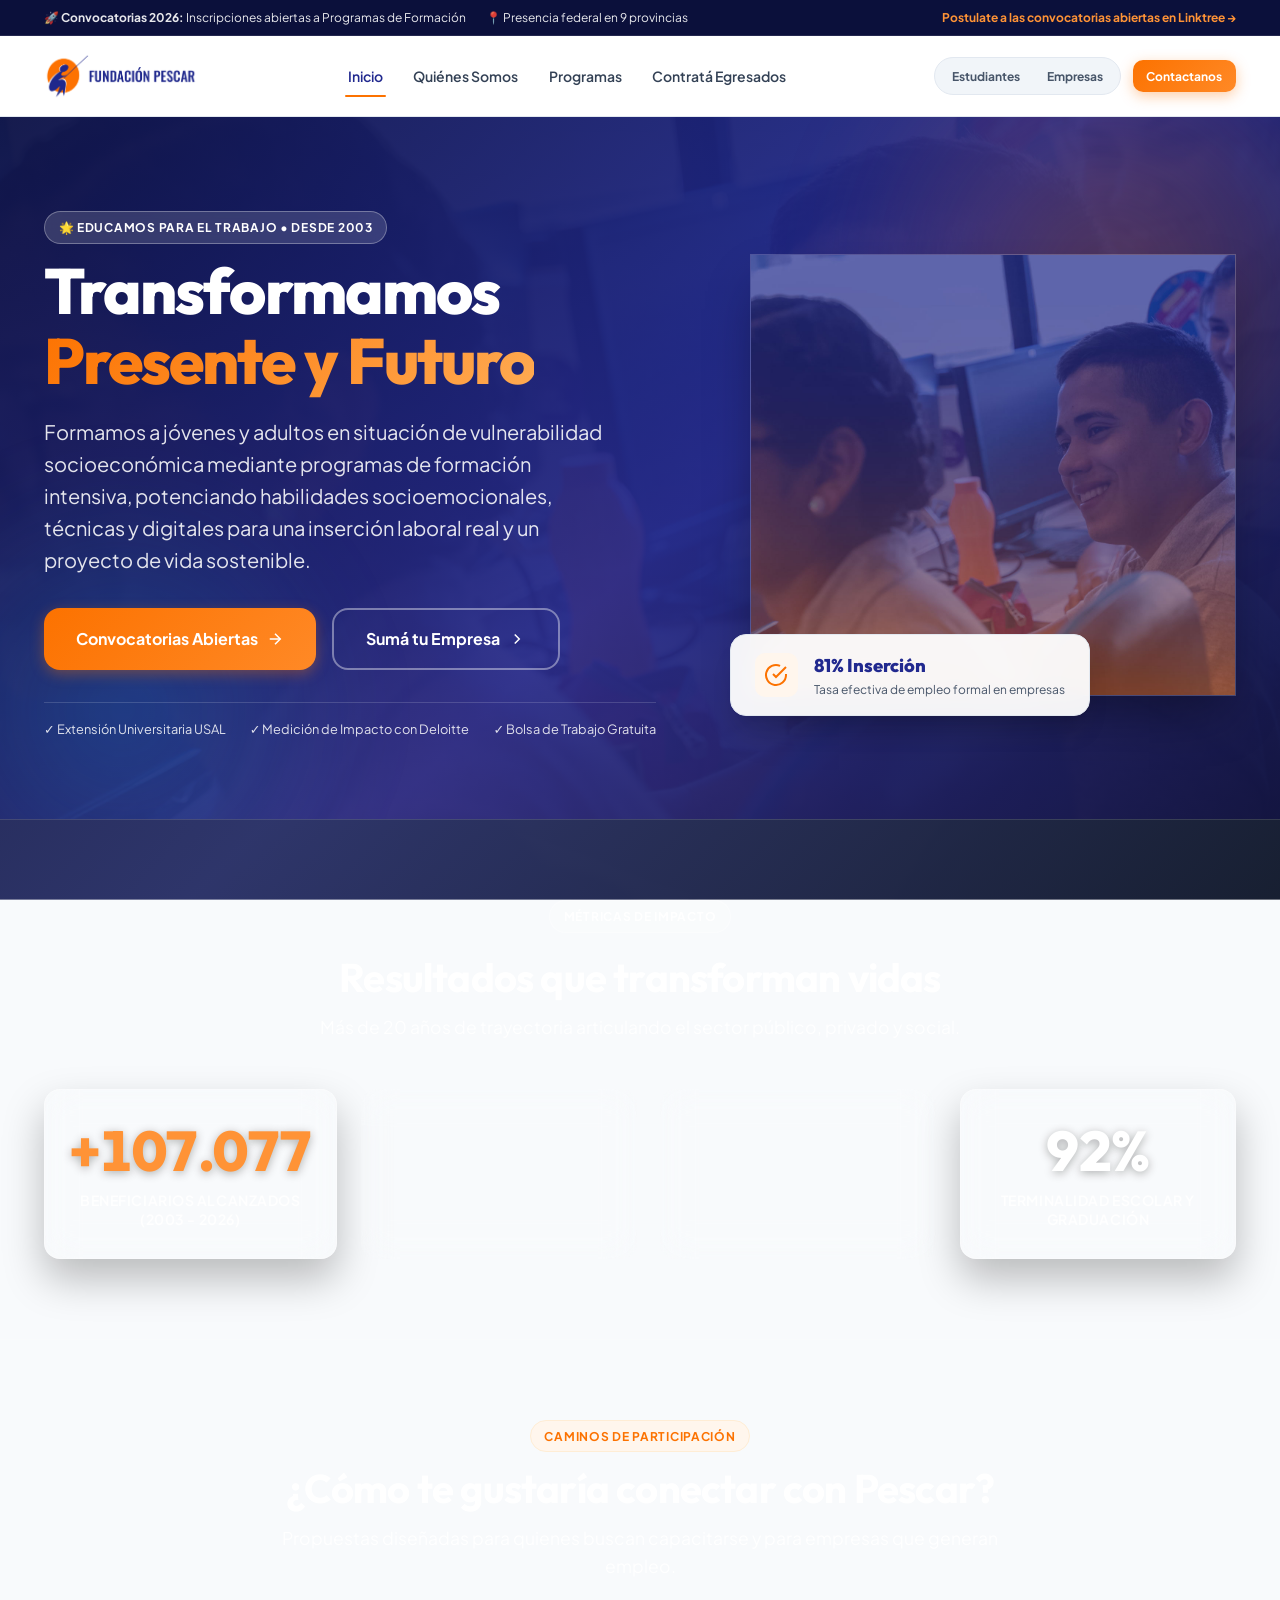
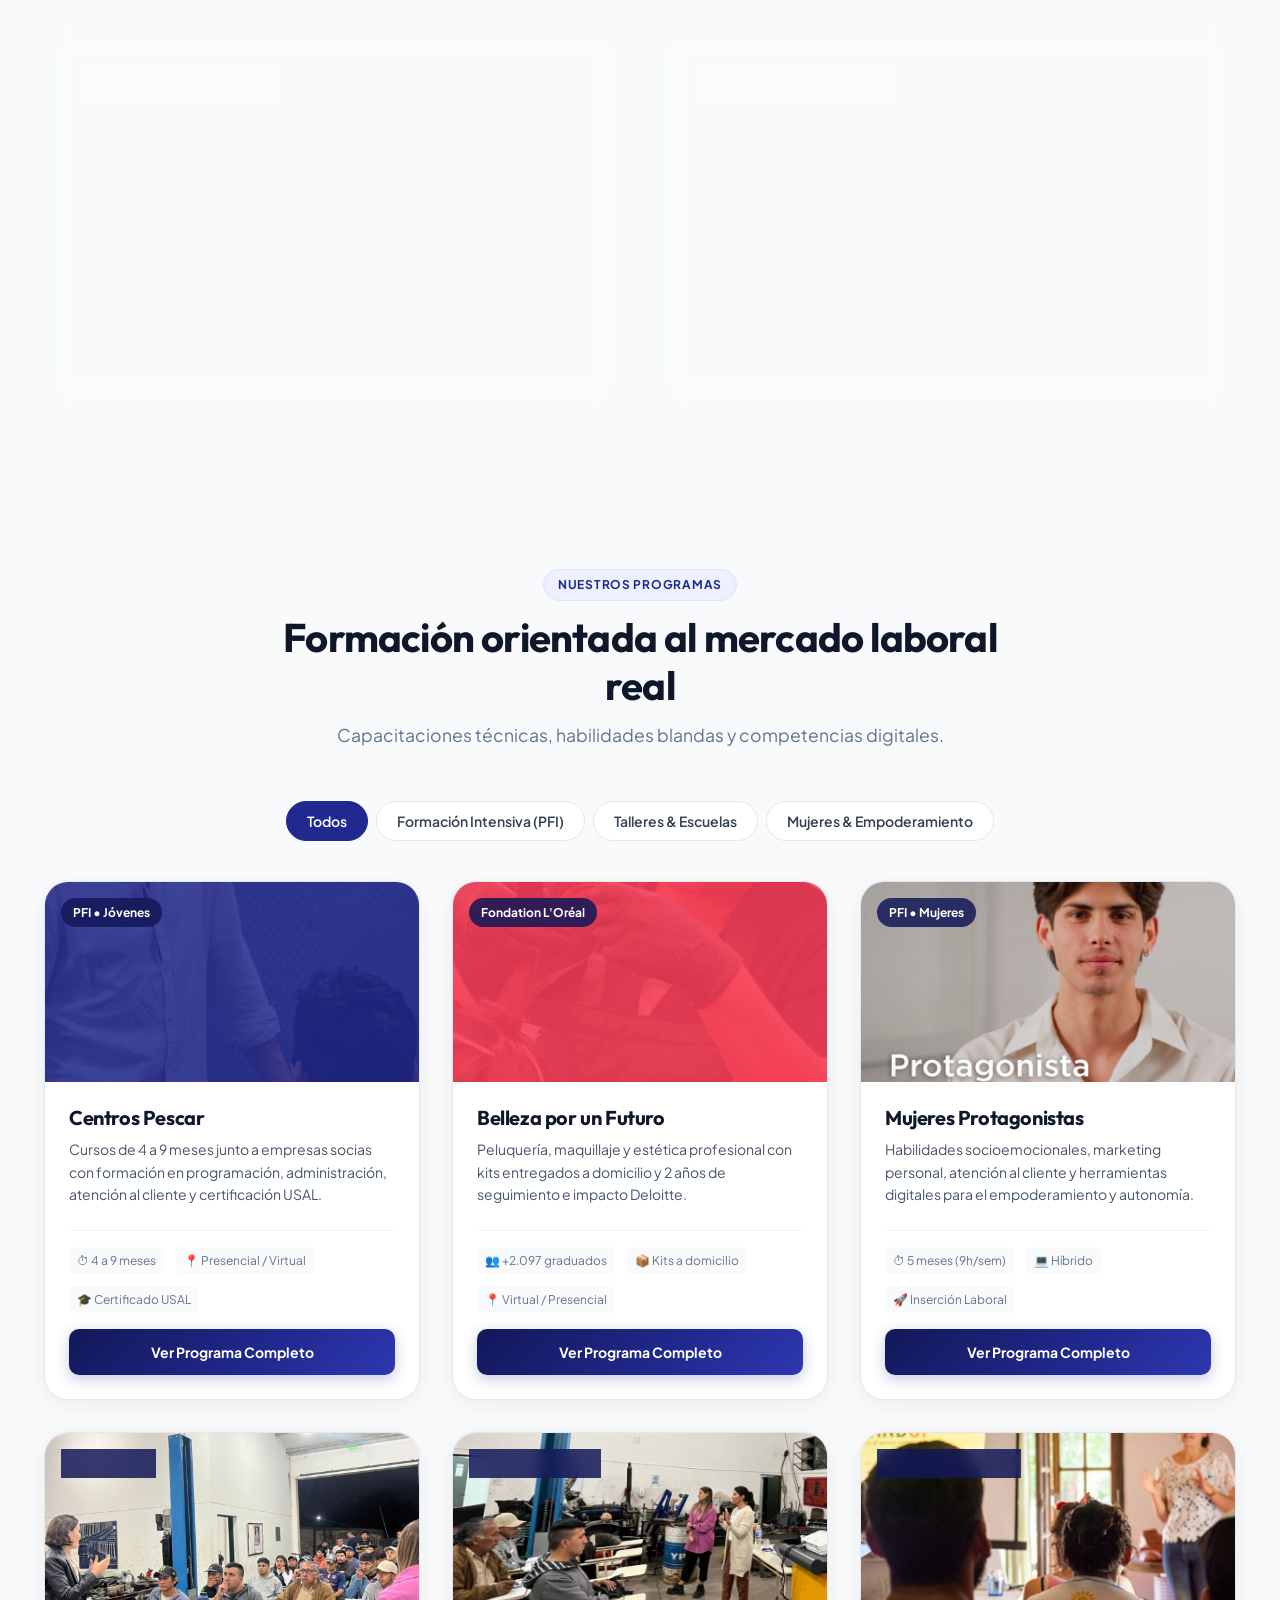
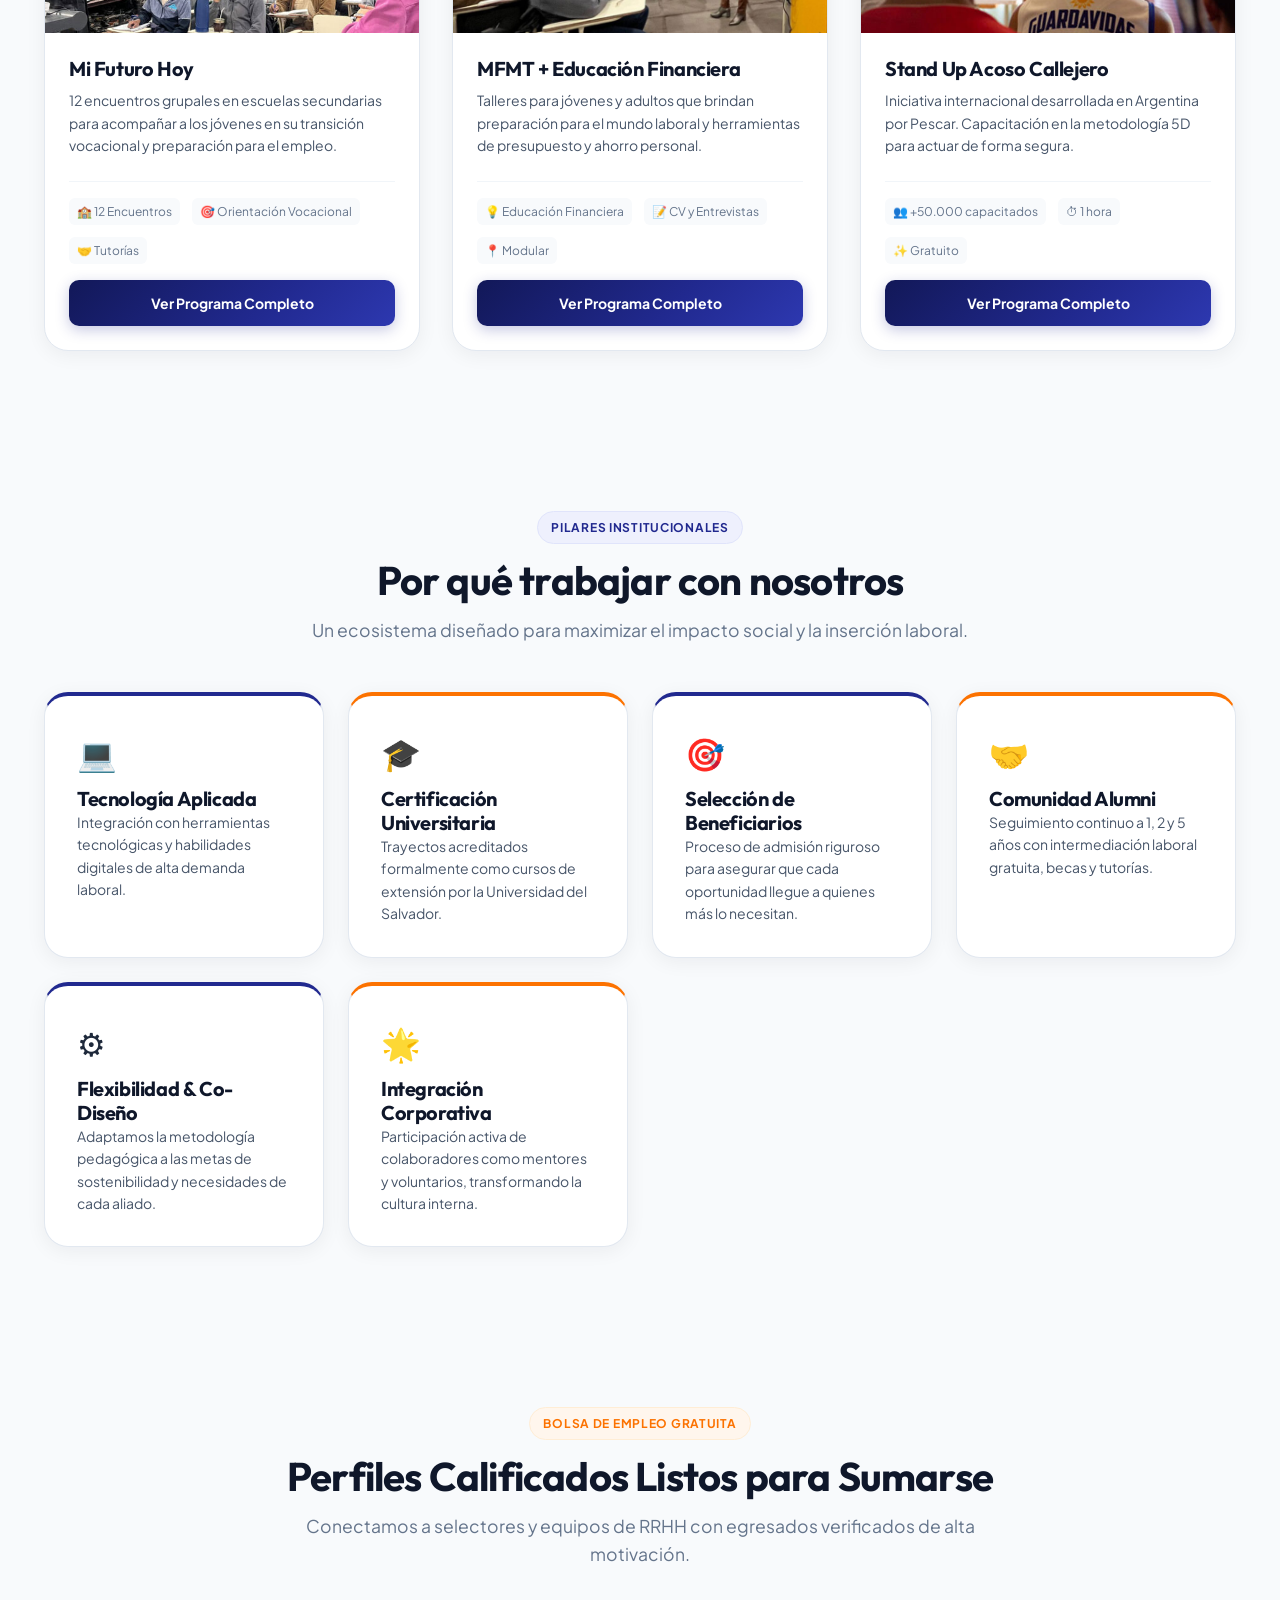
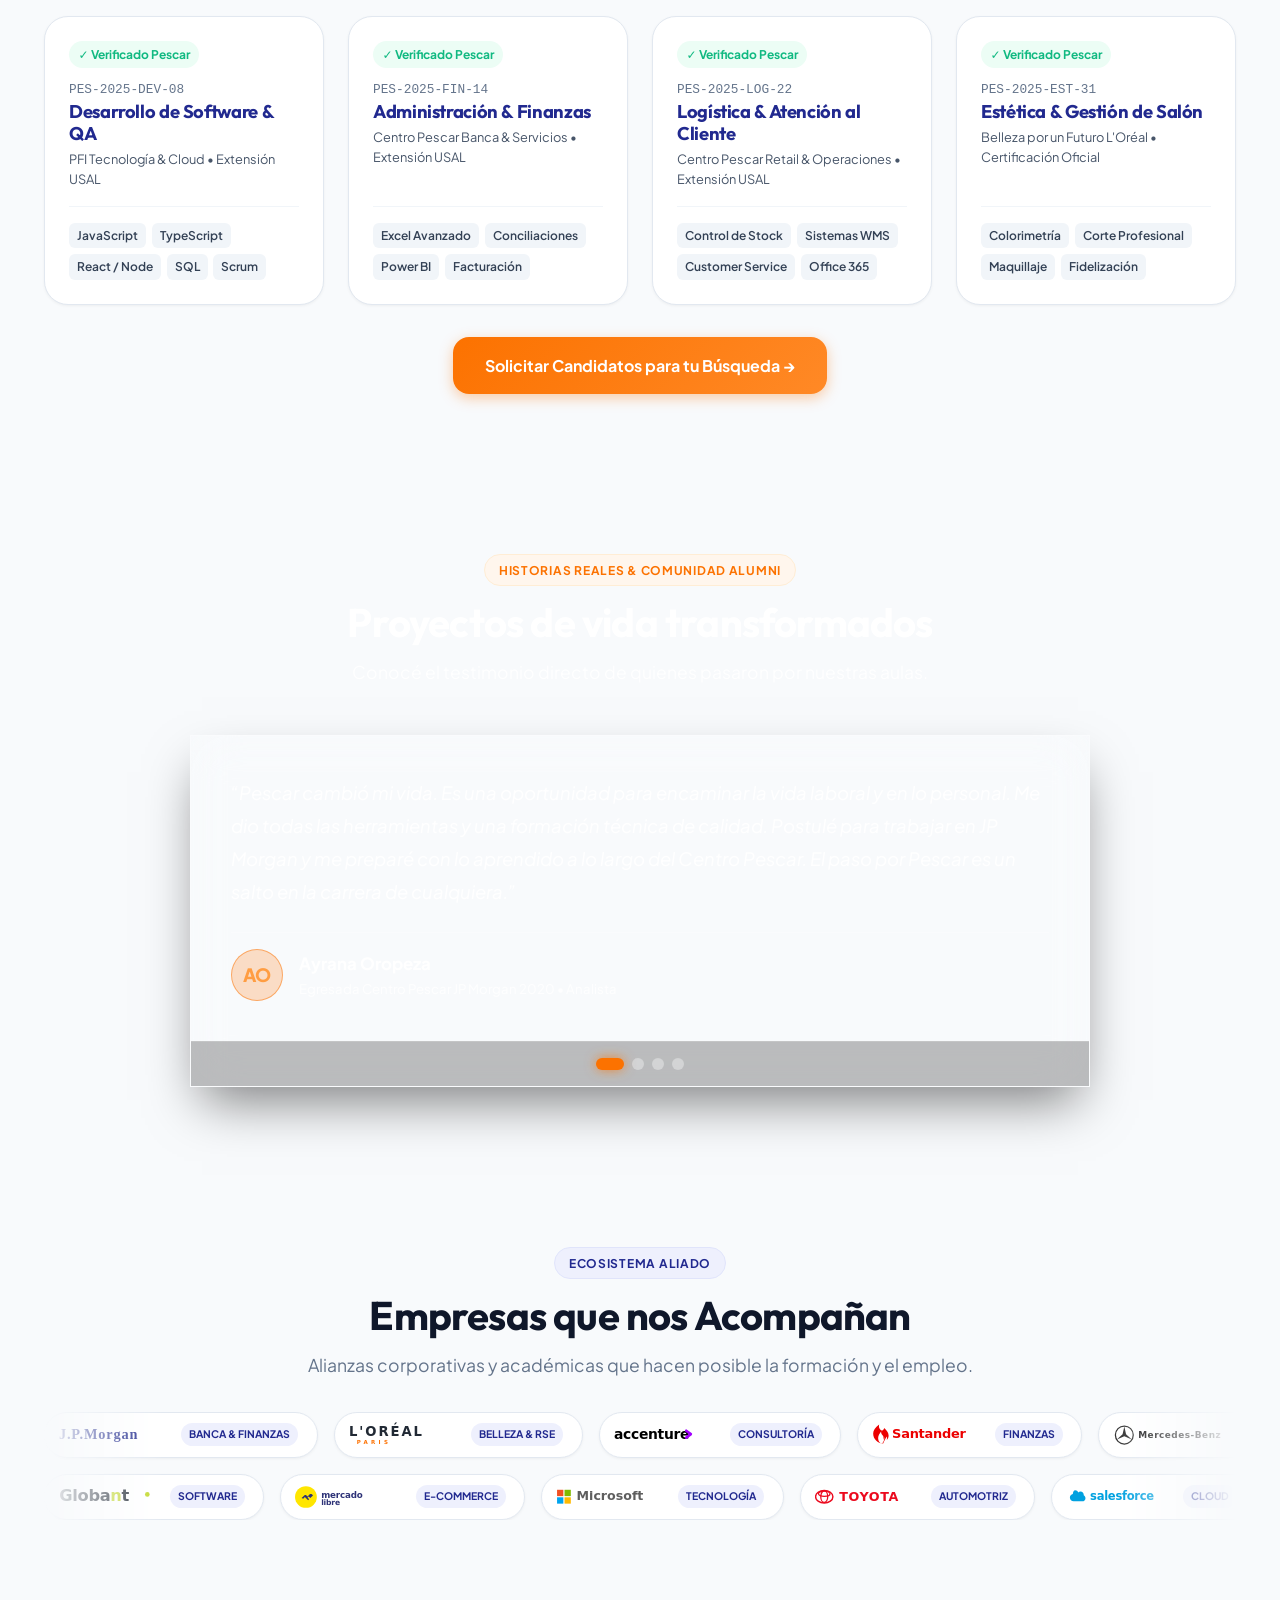
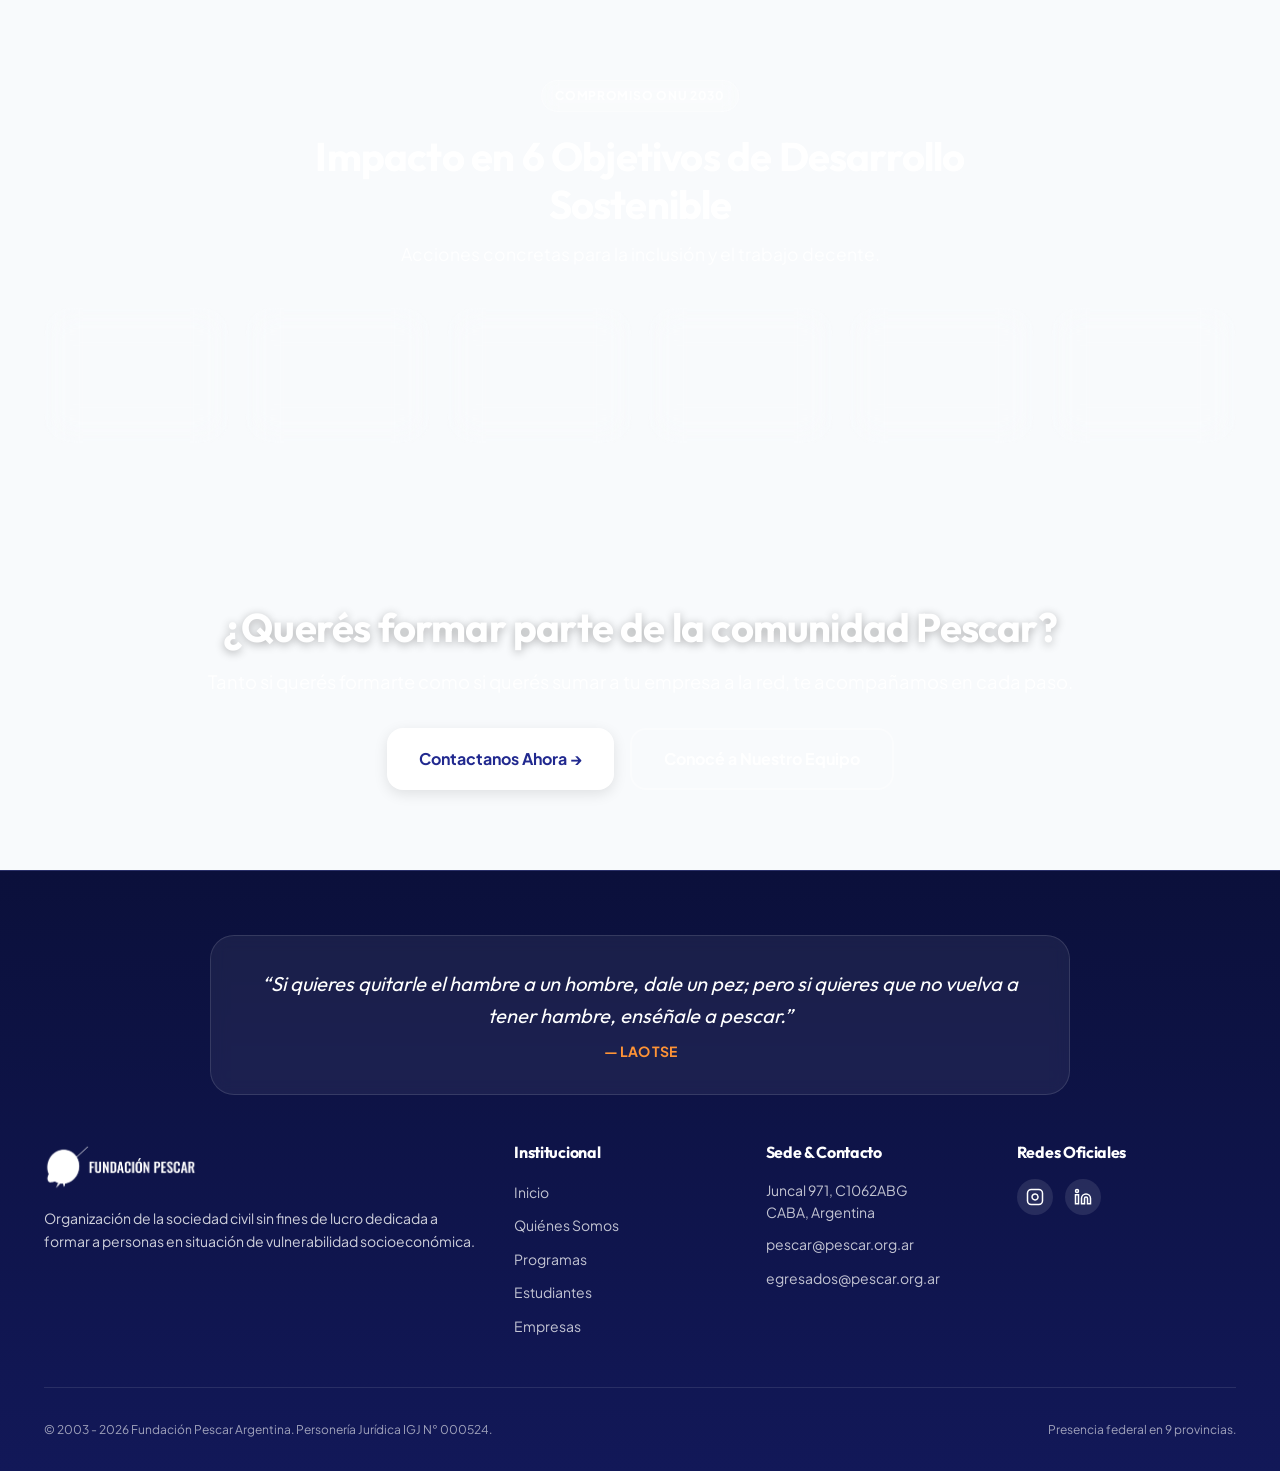
==== commit 702c7dc0: "Hide company text in partner marquees with automated fallback on broken/missing logos" ====
--- a/index.html
+++ b/index.html
@@ -549,44 +549,44 @@
         <div class="marquee-container">
           <!-- Row 1 -->
           <div class="marquee-track track-1">
-            <div class="partner-pill"><img src="assets/partners/jpmorgan.svg" alt="J.P. Morgan" class="partner-logo-img" /><span>J.P. Morgan</span><span class="partner-pill-badge">Banca & Finanzas</span></div>
-            <div class="partner-pill"><img src="assets/partners/loreal.svg" alt="L'Oréal Argentina" class="partner-logo-img" /><span>L'Oréal Argentina</span><span class="partner-pill-badge">Belleza & RSE</span></div>
-            <div class="partner-pill"><img src="assets/partners/accenture.svg" alt="Accenture" class="partner-logo-img" /><span>Accenture</span><span class="partner-pill-badge">Consultoría</span></div>
-            <div class="partner-pill"><img src="assets/partners/santander.svg" alt="Santander" class="partner-logo-img" /><span>Santander</span><span class="partner-pill-badge">Finanzas</span></div>
-            <div class="partner-pill"><img src="assets/partners/mercedes.svg" alt="Mercedes-Benz" class="partner-logo-img" /><span>Mercedes-Benz</span><span class="partner-pill-badge">Industria</span></div>
-            <div class="partner-pill"><img src="assets/partners/googlecloud.svg" alt="Google Cloud" class="partner-logo-img" /><span>Google Cloud</span><span class="partner-pill-badge">Tecnología</span></div>
-            <div class="partner-pill"><img src="assets/partners/basf.png" alt="BASF" class="partner-logo-img" /><span>BASF</span><span class="partner-pill-badge">Química & Agro</span></div>
-            <div class="partner-pill"><img src="assets/images/Logo-USAL-web-200x200.jpg" alt="Universidad del Salvador" class="partner-logo-img" style="border-radius: 4px;" /><span>Universidad del Salvador</span><span class="partner-pill-badge">Académico</span></div>
+            <div class="partner-pill"><img src="assets/partners/jpmorgan.svg" alt="J.P. Morgan" class="partner-logo-img" /><span class="partner-name">J.P. Morgan</span><span class="partner-pill-badge">Banca & Finanzas</span></div>
+            <div class="partner-pill"><img src="assets/partners/loreal.svg" alt="L'Oréal Argentina" class="partner-logo-img" /><span class="partner-name">L'Oréal Argentina</span><span class="partner-pill-badge">Belleza & RSE</span></div>
+            <div class="partner-pill"><img src="assets/partners/accenture.svg" alt="Accenture" class="partner-logo-img" /><span class="partner-name">Accenture</span><span class="partner-pill-badge">Consultoría</span></div>
+            <div class="partner-pill"><img src="assets/partners/santander.svg" alt="Santander" class="partner-logo-img" /><span class="partner-name">Santander</span><span class="partner-pill-badge">Finanzas</span></div>
+            <div class="partner-pill"><img src="assets/partners/mercedes.svg" alt="Mercedes-Benz" class="partner-logo-img" /><span class="partner-name">Mercedes-Benz</span><span class="partner-pill-badge">Industria</span></div>
+            <div class="partner-pill"><img src="assets/partners/googlecloud.svg" alt="Google Cloud" class="partner-logo-img" /><span class="partner-name">Google Cloud</span><span class="partner-pill-badge">Tecnología</span></div>
+            <div class="partner-pill"><img src="assets/partners/basf.png" alt="BASF" class="partner-logo-img" /><span class="partner-name">BASF</span><span class="partner-pill-badge">Química & Agro</span></div>
+            <div class="partner-pill"><img src="assets/images/Logo-USAL-web-200x200.jpg" alt="Universidad del Salvador" class="partner-logo-img" style="border-radius: 4px;" /><span class="partner-name">Universidad del Salvador</span><span class="partner-pill-badge">Académico</span></div>
             <!-- Duplicate for infinite loop -->
-            <div class="partner-pill"><img src="assets/partners/jpmorgan.svg" alt="J.P. Morgan" class="partner-logo-img" /><span>J.P. Morgan</span><span class="partner-pill-badge">Banca & Finanzas</span></div>
-            <div class="partner-pill"><img src="assets/partners/loreal.svg" alt="L'Oréal Argentina" class="partner-logo-img" /><span>L'Oréal Argentina</span><span class="partner-pill-badge">Belleza & RSE</span></div>
-            <div class="partner-pill"><img src="assets/partners/accenture.svg" alt="Accenture" class="partner-logo-img" /><span>Accenture</span><span class="partner-pill-badge">Consultoría</span></div>
-            <div class="partner-pill"><img src="assets/partners/santander.svg" alt="Santander" class="partner-logo-img" /><span>Santander</span><span class="partner-pill-badge">Finanzas</span></div>
-            <div class="partner-pill"><img src="assets/partners/mercedes.svg" alt="Mercedes-Benz" class="partner-logo-img" /><span>Mercedes-Benz</span><span class="partner-pill-badge">Industria</span></div>
-            <div class="partner-pill"><img src="assets/partners/googlecloud.svg" alt="Google Cloud" class="partner-logo-img" /><span>Google Cloud</span><span class="partner-pill-badge">Tecnología</span></div>
-            <div class="partner-pill"><img src="assets/partners/basf.png" alt="BASF" class="partner-logo-img" /><span>BASF</span><span class="partner-pill-badge">Química & Agro</span></div>
-            <div class="partner-pill"><img src="assets/images/Logo-USAL-web-200x200.jpg" alt="Universidad del Salvador" class="partner-logo-img" style="border-radius: 4px;" /><span>Universidad del Salvador</span><span class="partner-pill-badge">Académico</span></div>
+            <div class="partner-pill"><img src="assets/partners/jpmorgan.svg" alt="J.P. Morgan" class="partner-logo-img" /><span class="partner-name">J.P. Morgan</span><span class="partner-pill-badge">Banca & Finanzas</span></div>
+            <div class="partner-pill"><img src="assets/partners/loreal.svg" alt="L'Oréal Argentina" class="partner-logo-img" /><span class="partner-name">L'Oréal Argentina</span><span class="partner-pill-badge">Belleza & RSE</span></div>
+            <div class="partner-pill"><img src="assets/partners/accenture.svg" alt="Accenture" class="partner-logo-img" /><span class="partner-name">Accenture</span><span class="partner-pill-badge">Consultoría</span></div>
+            <div class="partner-pill"><img src="assets/partners/santander.svg" alt="Santander" class="partner-logo-img" /><span class="partner-name">Santander</span><span class="partner-pill-badge">Finanzas</span></div>
+            <div class="partner-pill"><img src="assets/partners/mercedes.svg" alt="Mercedes-Benz" class="partner-logo-img" /><span class="partner-name">Mercedes-Benz</span><span class="partner-pill-badge">Industria</span></div>
+            <div class="partner-pill"><img src="assets/partners/googlecloud.svg" alt="Google Cloud" class="partner-logo-img" /><span class="partner-name">Google Cloud</span><span class="partner-pill-badge">Tecnología</span></div>
+            <div class="partner-pill"><img src="assets/partners/basf.png" alt="BASF" class="partner-logo-img" /><span class="partner-name">BASF</span><span class="partner-pill-badge">Química & Agro</span></div>
+            <div class="partner-pill"><img src="assets/images/Logo-USAL-web-200x200.jpg" alt="Universidad del Salvador" class="partner-logo-img" style="border-radius: 4px;" /><span class="partner-name">Universidad del Salvador</span><span class="partner-pill-badge">Académico</span></div>
           </div>
 
           <!-- Row 2 -->
           <div class="marquee-track track-2">
-            <div class="partner-pill"><img src="assets/partners/globant.svg" alt="Globant" class="partner-logo-img" /><span>Globant</span><span class="partner-pill-badge">Software</span></div>
-            <div class="partner-pill"><img src="assets/partners/mercadolibre.svg" alt="Mercado Libre" class="partner-logo-img" /><span>Mercado Libre</span><span class="partner-pill-badge">E-Commerce</span></div>
-            <div class="partner-pill"><img src="assets/partners/microsoft.svg" alt="Microsoft" class="partner-logo-img" /><span>Microsoft</span><span class="partner-pill-badge">Tecnología</span></div>
-            <div class="partner-pill"><img src="assets/partners/toyota.svg" alt="Toyota" class="partner-logo-img" /><span>Toyota</span><span class="partner-pill-badge">Automotriz</span></div>
-            <div class="partner-pill"><img src="assets/partners/salesforce.svg" alt="Salesforce" class="partner-logo-img" /><span>Salesforce</span><span class="partner-pill-badge">Cloud</span></div>
-            <div class="partner-pill"><img src="assets/partners/disney.svg" alt="Disney" class="partner-logo-img" /><span>Disney</span><span class="partner-pill-badge">Entretenimiento</span></div>
-            <div class="partner-pill"><img src="assets/partners/redhat.svg" alt="Red Hat" class="partner-logo-img" /><span>Red Hat</span><span class="partner-pill-badge">Open Source</span></div>
-            <div class="partner-pill"><img src="assets/partners/aws.svg" alt="AWS" class="partner-logo-img" /><span>AWS</span><span class="partner-pill-badge">Cloud</span></div>
+            <div class="partner-pill"><img src="assets/partners/globant.svg" alt="Globant" class="partner-logo-img" /><span class="partner-name">Globant</span><span class="partner-pill-badge">Software</span></div>
+            <div class="partner-pill"><img src="assets/partners/mercadolibre.svg" alt="Mercado Libre" class="partner-logo-img" /><span class="partner-name">Mercado Libre</span><span class="partner-pill-badge">E-Commerce</span></div>
+            <div class="partner-pill"><img src="assets/partners/microsoft.svg" alt="Microsoft" class="partner-logo-img" /><span class="partner-name">Microsoft</span><span class="partner-pill-badge">Tecnología</span></div>
+            <div class="partner-pill"><img src="assets/partners/toyota.svg" alt="Toyota" class="partner-logo-img" /><span class="partner-name">Toyota</span><span class="partner-pill-badge">Automotriz</span></div>
+            <div class="partner-pill"><img src="assets/partners/salesforce.svg" alt="Salesforce" class="partner-logo-img" /><span class="partner-name">Salesforce</span><span class="partner-pill-badge">Cloud</span></div>
+            <div class="partner-pill"><img src="assets/partners/disney.svg" alt="Disney" class="partner-logo-img" /><span class="partner-name">Disney</span><span class="partner-pill-badge">Entretenimiento</span></div>
+            <div class="partner-pill"><img src="assets/partners/redhat.svg" alt="Red Hat" class="partner-logo-img" /><span class="partner-name">Red Hat</span><span class="partner-pill-badge">Open Source</span></div>
+            <div class="partner-pill"><img src="assets/partners/aws.svg" alt="AWS" class="partner-logo-img" /><span class="partner-name">AWS</span><span class="partner-pill-badge">Cloud</span></div>
             <!-- Duplicate for infinite loop -->
-            <div class="partner-pill"><img src="assets/partners/globant.svg" alt="Globant" class="partner-logo-img" /><span>Globant</span><span class="partner-pill-badge">Software</span></div>
-            <div class="partner-pill"><img src="assets/partners/mercadolibre.svg" alt="Mercado Libre" class="partner-logo-img" /><span>Mercado Libre</span><span class="partner-pill-badge">E-Commerce</span></div>
-            <div class="partner-pill"><img src="assets/partners/microsoft.svg" alt="Microsoft" class="partner-logo-img" /><span>Microsoft</span><span class="partner-pill-badge">Tecnología</span></div>
-            <div class="partner-pill"><img src="assets/partners/toyota.svg" alt="Toyota" class="partner-logo-img" /><span>Toyota</span><span class="partner-pill-badge">Automotriz</span></div>
-            <div class="partner-pill"><img src="assets/partners/salesforce.svg" alt="Salesforce" class="partner-logo-img" /><span>Salesforce</span><span class="partner-pill-badge">Cloud</span></div>
-            <div class="partner-pill"><img src="assets/partners/disney.svg" alt="Disney" class="partner-logo-img" /><span>Disney</span><span class="partner-pill-badge">Entretenimiento</span></div>
-            <div class="partner-pill"><img src="assets/partners/redhat.svg" alt="Red Hat" class="partner-logo-img" /><span>Red Hat</span><span class="partner-pill-badge">Open Source</span></div>
-            <div class="partner-pill"><img src="assets/partners/aws.svg" alt="AWS" class="partner-logo-img" /><span>AWS</span><span class="partner-pill-badge">Cloud</span></div>
+            <div class="partner-pill"><img src="assets/partners/globant.svg" alt="Globant" class="partner-logo-img" /><span class="partner-name">Globant</span><span class="partner-pill-badge">Software</span></div>
+            <div class="partner-pill"><img src="assets/partners/mercadolibre.svg" alt="Mercado Libre" class="partner-logo-img" /><span class="partner-name">Mercado Libre</span><span class="partner-pill-badge">E-Commerce</span></div>
+            <div class="partner-pill"><img src="assets/partners/microsoft.svg" alt="Microsoft" class="partner-logo-img" /><span class="partner-name">Microsoft</span><span class="partner-pill-badge">Tecnología</span></div>
+            <div class="partner-pill"><img src="assets/partners/toyota.svg" alt="Toyota" class="partner-logo-img" /><span class="partner-name">Toyota</span><span class="partner-pill-badge">Automotriz</span></div>
+            <div class="partner-pill"><img src="assets/partners/salesforce.svg" alt="Salesforce" class="partner-logo-img" /><span class="partner-name">Salesforce</span><span class="partner-pill-badge">Cloud</span></div>
+            <div class="partner-pill"><img src="assets/partners/disney.svg" alt="Disney" class="partner-logo-img" /><span class="partner-name">Disney</span><span class="partner-pill-badge">Entretenimiento</span></div>
+            <div class="partner-pill"><img src="assets/partners/redhat.svg" alt="Red Hat" class="partner-logo-img" /><span class="partner-name">Red Hat</span><span class="partner-pill-badge">Open Source</span></div>
+            <div class="partner-pill"><img src="assets/partners/aws.svg" alt="AWS" class="partner-logo-img" /><span class="partner-name">AWS</span><span class="partner-pill-badge">Cloud</span></div>
           </div>
         </div>
       </div>
--- a/css/styles.css
+++ b/css/styles.css
@@ -157,12 +157,18 @@
   margin-bottom: 0;
 }
 
-/* Layout Containers */
+/* Layout Containers & Mobile First Baseline */
 .container {
   width: 100%;
   max-width: 1240px;
   margin: 0 auto;
-  padding: 0 1.5rem;
+  padding: 0 1rem;
+}
+
+@media (min-width: 640px) {
+  .container {
+    padding: 0 1.5rem;
+  }
 }
 
 .container-narrow {
@@ -170,13 +176,13 @@
 }
 
 .section {
-  padding: var(--space-20) 0;
+  padding: var(--space-12) 0;
   position: relative;
 }
 
-@media (max-width: 768px) {
+@media (min-width: 768px) {
   .section {
-    padding: var(--space-12) 0;
+    padding: var(--space-20) 0;
   }
 }
 
@@ -262,6 +268,14 @@
   gap: 0.5rem;
 }
 
+@media (max-width: 640px) {
+  .announcement-inner {
+    flex-direction: column;
+    text-align: center;
+    gap: 0.35rem;
+  }
+}
+
 .announcement-link {
   color: var(--color-pescar-orange-light);
   font-weight: 700;
@@ -295,8 +309,15 @@
   display: flex;
   align-items: center;
   justify-content: space-between;
-  height: 80px;
-  gap: 1.5rem;
+  height: 68px;
+  gap: 1rem;
+}
+
+@media (min-width: 1024px) {
+  .navbar {
+    height: 80px;
+    gap: 1.5rem;
+  }
 }
 
 .brand-logo-link {
@@ -306,8 +327,14 @@
 }
 
 .brand-logo-img {
-  height: 48px;
+  height: 38px;
   width: auto;
+}
+
+@media (min-width: 640px) {
+  .brand-logo-img {
+    height: 48px;
+  }
 }
 
 .nav-menu {
@@ -354,6 +381,12 @@
   border: 1px solid var(--color-slate-200);
 }
 
+@media (max-width: 560px) {
+  .audience-pills {
+    display: none;
+  }
+}
+
 .audience-pill {
   padding: 0.35rem 0.85rem;
   font-size: 0.75rem;
@@ -373,6 +406,8 @@
   display: none;
   padding: 0.5rem;
   color: var(--color-slate-800);
+  min-width: 44px;
+  min-height: 44px;
 }
 
 @media (max-width: 1024px) {
@@ -625,9 +660,19 @@
 
 .hero-cta-group {
   display: flex;
-  flex-wrap: wrap;
-  gap: var(--space-4);
+  flex-direction: column;
+  gap: var(--space-3);
   margin-bottom: var(--space-8);
+  width: 100%;
+}
+
+@media (min-width: 560px) {
+  .hero-cta-group {
+    flex-direction: row;
+    flex-wrap: wrap;
+    width: auto;
+    gap: var(--space-4);
+  }
 }
 
 .hero-image-card {
@@ -640,14 +685,19 @@
 
 .hero-image {
   width: 100%;
-  height: 440px;
+  height: 280px;
   object-fit: cover;
 }
 
+@media (min-width: 640px) {
+  .hero-image {
+    height: 440px;
+  }
+}
+
 .hero-floating-card {
-  position: absolute;
-  bottom: -20px;
-  left: -20px;
+  position: static;
+  margin-top: 1rem;
   background: rgba(255, 255, 255, 0.95);
   backdrop-filter: blur(12px);
   color: var(--color-slate-900);
@@ -660,25 +710,50 @@
   gap: 1rem;
 }
 
-@media (max-width: 640px) {
-  .hero-floating-card { position: static; margin-top: 1rem; }
+@media (min-width: 768px) {
+  .hero-floating-card {
+    position: absolute;
+    bottom: -20px;
+    left: -20px;
+    margin-top: 0;
+  }
 }
 
 /* Stats Counters */
 .stats-grid {
   display: grid;
-  grid-template-columns: repeat(auto-fit, minmax(220px, 1fr));
-  gap: var(--space-6);
+  grid-template-columns: repeat(2, 1fr);
+  gap: var(--space-4);
+}
+
+@media (min-width: 768px) {
+  .stats-grid {
+    grid-template-columns: repeat(4, 1fr);
+    gap: var(--space-6);
+  }
 }
 
 .stat-card {
   background: var(--color-white);
   border: 1px solid var(--color-slate-200);
   border-radius: var(--radius-lg);
-  padding: var(--space-6);
+  padding: 1.5rem 1rem;
   text-align: center;
   box-shadow: var(--shadow-sm);
   transition: transform var(--transition-fast);
+  display: flex;
+  flex-direction: column;
+  align-items: center;
+  justify-content: center;
+  min-height: 140px;
+  contain: layout style;
+}
+
+@media (min-width: 640px) {
+  .stat-card {
+    padding: var(--space-6);
+    min-height: 170px;
+  }
 }
 
 .stat-card:hover {
@@ -688,44 +763,68 @@
 
 .stat-number {
   font-family: var(--font-display);
-  font-size: clamp(2.5rem, 4vw, 3.5rem);
+  font-variant-numeric: tabular-nums;
+  -webkit-font-feature-settings: "tnum" 1;
+  font-feature-settings: "tnum" 1;
+  font-size: clamp(2.2rem, 4.5vw, 3.5rem);
   font-weight: 800;
-  line-height: 1;
+  line-height: 1.15;
   color: var(--color-pescar-blue);
   margin-bottom: var(--space-2);
+  display: block;
+  white-space: nowrap;
+  letter-spacing: -0.01em;
+  min-height: 1.15em;
 }
 
 .stat-number.accent { color: var(--color-pescar-orange); }
 
 .stat-label {
-  font-size: 0.875rem;
+  font-size: 0.8rem;
   font-weight: 600;
   color: var(--color-slate-600);
   text-transform: uppercase;
   letter-spacing: 0.04em;
+  line-height: 1.35;
+  display: block;
+  width: 100%;
+}
+
+@media (min-width: 640px) {
+  .stat-label { font-size: 0.875rem; }
 }
 
 /* Pathways */
 .pathway-grid {
   display: grid;
-  grid-template-columns: repeat(2, 1fr);
-  gap: var(--space-8);
-}
-
-@media (max-width: 768px) {
-  .pathway-grid { grid-template-columns: 1fr; }
+  grid-template-columns: 1fr;
+  gap: var(--space-6);
+}
+
+@media (min-width: 768px) {
+  .pathway-grid {
+    grid-template-columns: repeat(2, 1fr);
+    gap: var(--space-8);
+  }
 }
 
 .pathway-card {
   border-radius: var(--radius-2xl);
-  padding: var(--space-10);
+  padding: 1.75rem 1.25rem;
   color: var(--color-white);
   display: flex;
   flex-direction: column;
   justify-content: space-between;
-  min-height: 380px;
+  min-height: 340px;
   box-shadow: var(--shadow-xl);
   transition: transform var(--transition-normal);
+}
+
+@media (min-width: 640px) {
+  .pathway-card {
+    padding: var(--space-10);
+    min-height: 380px;
+  }
 }
 
 .pathway-card:hover { transform: translateY(-6px); }
@@ -749,23 +848,40 @@
 
 .pathway-title {
   color: var(--color-white);
-  font-size: 1.85rem;
+  font-size: clamp(1.4rem, 3vw, 1.85rem);
   margin-bottom: var(--space-3);
 }
 
 .pathway-desc {
   color: rgba(255, 255, 255, 0.9);
-  font-size: 1rem;
+  font-size: 0.95rem;
   margin-bottom: var(--space-6);
 }
 
 /* Program Cards & Filters */
 .filter-container {
   display: flex;
-  flex-wrap: wrap;
   gap: 0.5rem;
-  justify-content: center;
-  margin-bottom: var(--space-10);
+  overflow-x: auto;
+  padding: 0.25rem 0.5rem 0.75rem;
+  -webkit-overflow-scrolling: touch;
+  scrollbar-width: none;
+  justify-content: flex-start;
+  margin-bottom: var(--space-8);
+}
+
+.filter-container::-webkit-scrollbar {
+  display: none;
+}
+
+@media (min-width: 640px) {
+  .filter-container {
+    flex-wrap: wrap;
+    justify-content: center;
+    overflow-x: visible;
+    padding-bottom: 0;
+    margin-bottom: var(--space-10);
+  }
 }
 
 .filter-btn {
@@ -777,6 +893,8 @@
   color: var(--color-slate-700);
   border: 1px solid var(--color-slate-200);
   transition: all var(--transition-fast);
+  white-space: nowrap;
+  flex-shrink: 0;
 }
 
 .filter-btn:hover {
@@ -792,12 +910,21 @@
 
 .programs-grid {
   display: grid;
-  grid-template-columns: repeat(auto-fill, minmax(340px, 1fr));
-  gap: var(--space-8);
-}
-
-@media (max-width: 640px) {
-  .programs-grid { grid-template-columns: 1fr; }
+  grid-template-columns: 1fr;
+  gap: var(--space-6);
+}
+
+@media (min-width: 640px) {
+  .programs-grid {
+    grid-template-columns: repeat(2, 1fr);
+    gap: var(--space-8);
+  }
+}
+
+@media (min-width: 1024px) {
+  .programs-grid {
+    grid-template-columns: repeat(3, 1fr);
+  }
 }
 
 .program-card {
@@ -891,19 +1018,38 @@
 /* Candidate Talent Pool Preview */
 .candidate-grid {
   display: grid;
-  grid-template-columns: repeat(auto-fill, minmax(280px, 1fr));
-  gap: var(--space-6);
+  grid-template-columns: 1fr;
+  gap: var(--space-4);
+}
+
+@media (min-width: 640px) {
+  .candidate-grid {
+    grid-template-columns: repeat(2, 1fr);
+    gap: var(--space-6);
+  }
+}
+
+@media (min-width: 1024px) {
+  .candidate-grid {
+    grid-template-columns: repeat(4, 1fr);
+  }
 }
 
 .candidate-card {
   background: var(--color-white);
   border-radius: var(--radius-xl);
   border: 1px solid var(--color-slate-200);
-  padding: var(--space-6);
+  padding: var(--space-5);
   box-shadow: var(--shadow-sm);
   transition: all var(--transition-normal);
   display: flex;
   flex-direction: column;
+}
+
+@media (min-width: 640px) {
+  .candidate-card {
+    padding: var(--space-6);
+  }
 }
 
 .candidate-card:hover {
@@ -981,14 +1127,16 @@
 
 .alumni-slide {
   min-width: 100%;
-  padding: var(--space-10);
+  padding: 1.5rem 1.25rem;
   display: flex;
   flex-direction: column;
   justify-content: space-between;
 }
 
-@media (max-width: 640px) {
-  .alumni-slide { padding: var(--space-6); }
+@media (min-width: 640px) {
+  .alumni-slide {
+    padding: var(--space-10);
+  }
 }
 
 .alumni-quote {
@@ -1085,15 +1233,16 @@
   background: var(--color-white);
   border: 1px solid var(--color-slate-200);
   border-radius: var(--radius-full);
-  padding: 0.55rem 1.25rem 0.55rem 0.9rem;
+  padding: 0.55rem 1.15rem 0.55rem 0.9rem;
   display: inline-flex;
   align-items: center;
-  gap: 0.85rem;
+  gap: 0.75rem;
   box-shadow: var(--shadow-sm);
   white-space: nowrap;
   font-weight: 700;
   color: var(--color-slate-800);
   font-size: 0.92rem;
+  min-height: 46px;
   transition: transform var(--transition-fast), box-shadow var(--transition-fast);
 }
 
@@ -1106,10 +1255,25 @@
 .partner-logo-img {
   height: 26px;
   width: auto;
-  max-width: 105px;
+  max-width: 110px;
   object-fit: contain;
   display: inline-block;
   vertical-align: middle;
+}
+
+/* Hide company text when logo is present and loaded */
+.partner-pill .partner-name {
+  display: none;
+  font-weight: 700;
+  color: var(--color-slate-800);
+  font-size: 0.92rem;
+}
+
+/* Fallback: show company text if logo is broken, errored or missing */
+.partner-pill.has-broken-logo .partner-name,
+.partner-pill:not(:has(.partner-logo-img)) .partner-name,
+.partner-pill.fallback-text .partner-name {
+  display: inline-block;
 }
 
 .partner-pill-badge {
@@ -1253,15 +1417,28 @@
 /* ODS Grid */
 .ods-grid {
   display: grid;
-  grid-template-columns: repeat(auto-fit, minmax(170px, 1fr));
-  gap: var(--space-4);
+  grid-template-columns: repeat(2, 1fr);
+  gap: var(--space-3);
   margin-top: var(--space-6);
+}
+
+@media (min-width: 640px) {
+  .ods-grid {
+    grid-template-columns: repeat(3, 1fr);
+    gap: var(--space-4);
+  }
+}
+
+@media (min-width: 1024px) {
+  .ods-grid {
+    grid-template-columns: repeat(6, 1fr);
+  }
 }
 
 .ods-card {
   background: var(--color-white);
   border-radius: var(--radius-xl);
-  padding: 1.5rem 1rem;
+  padding: 1.25rem 0.75rem;
   border: 1px solid var(--color-slate-200);
   text-align: center;
   box-shadow: var(--shadow-sm);
@@ -1271,6 +1448,12 @@
   justify-content: center;
   gap: 0.65rem;
   transition: all var(--transition-fast);
+}
+
+@media (min-width: 640px) {
+  .ods-card {
+    padding: 1.5rem 1rem;
+  }
 }
 
 .ods-card:hover {
@@ -1282,20 +1465,27 @@
 .ods-number-badge, .ods-number {
   font-family: var(--font-display);
   font-weight: 800;
-  font-size: 1.1rem;
+  font-size: 1rem;
   display: inline-flex;
   align-items: center;
   justify-content: center;
   color: #ffffff;
   background: var(--ods-color, var(--color-pescar-orange));
-  padding: 0.3rem 0.85rem;
+  padding: 0.25rem 0.75rem;
   border-radius: var(--radius-full);
   letter-spacing: 0.04em;
   box-shadow: 0 4px 10px rgba(0, 0, 0, 0.2);
 }
 
+@media (min-width: 640px) {
+  .ods-number-badge, .ods-number {
+    font-size: 1.1rem;
+    padding: 0.3rem 0.85rem;
+  }
+}
+
 .ods-name {
-  font-size: 0.85rem;
+  font-size: 0.8rem;
   font-weight: 700;
   color: var(--color-slate-800);
   display: block;
@@ -1303,6 +1493,12 @@
   text-align: center;
 }
 
+@media (min-width: 640px) {
+  .ods-name {
+    font-size: 0.85rem;
+  }
+}
+
 /* Accordion */
 .accordion {
   display: flex;
@@ -1365,12 +1561,15 @@
 /* Forms */
 .form-grid {
   display: grid;
-  grid-template-columns: repeat(2, 1fr);
-  gap: var(--space-5);
-}
-
-@media (max-width: 640px) {
-  .form-grid { grid-template-columns: 1fr; }
+  grid-template-columns: 1fr;
+  gap: var(--space-4);
+}
+
+@media (min-width: 640px) {
+  .form-grid {
+    grid-template-columns: repeat(2, 1fr);
+    gap: var(--space-5);
+  }
 }
 
 .form-group {
@@ -1393,10 +1592,16 @@
   padding: 0.85rem 1rem;
   border: 1px solid var(--color-slate-300);
   border-radius: var(--radius-md);
-  font-size: 0.875rem;
+  font-size: 1rem; /* 16px to prevent iOS auto-zoom */
   color: var(--color-slate-800);
   background-color: var(--color-white);
   transition: border-color var(--transition-fast), box-shadow var(--transition-fast);
+}
+
+@media (min-width: 640px) {
+  .form-input, .form-select, .form-textarea {
+    font-size: 0.875rem;
+  }
 }
 
 .form-input:focus, .form-select:focus, .form-textarea:focus {
@@ -1437,10 +1642,16 @@
   display: flex;
   align-items: center;
   justify-content: center;
-  padding: var(--space-4);
+  padding: 0.75rem;
   opacity: 0;
   pointer-events: none;
   transition: opacity var(--transition-normal);
+}
+
+@media (min-width: 640px) {
+  .modal {
+    padding: var(--space-4);
+  }
 }
 
 .modal.open { opacity: 1; pointer-events: auto; }
@@ -1455,25 +1666,30 @@
 .modal-container {
   position: relative;
   background: var(--color-white);
-  border-radius: var(--radius-2xl);
+  border-radius: var(--radius-xl);
   max-width: 680px;
   width: 100%;
-  max-height: 90vh;
+  max-height: 92vh;
   overflow-y: auto;
-  padding: var(--space-8);
+  padding: 1.5rem 1.25rem;
   box-shadow: var(--shadow-xl);
   transform: translateY(20px);
   transition: transform var(--transition-normal);
 }
 
-.modal.open .modal-container { transform: translateY(0); }
+@media (min-width: 640px) {
+  .modal-container {
+    border-radius: var(--radius-2xl);
+    padding: var(--space-8);
+  }
+}
 
 .modal-close {
   position: absolute;
-  top: 1.25rem;
-  right: 1.25rem;
-  width: 36px;
-  height: 36px;
+  top: 1rem;
+  right: 1rem;
+  width: 40px;
+  height: 40px;
   border-radius: var(--radius-full);
   background: var(--color-slate-100);
   color: var(--color-slate-600);
@@ -1486,25 +1702,38 @@
 .site-footer {
   background: var(--grad-primary-dark);
   color: var(--color-white);
-  padding-top: var(--space-16);
+  padding-top: var(--space-12);
   padding-bottom: var(--space-8);
   border-top: 1px solid rgba(255, 255, 255, 0.1);
+}
+
+@media (min-width: 768px) {
+  .site-footer {
+    padding-top: var(--space-16);
+  }
 }
 
 .footer-quote-banner {
   background: rgba(255, 255, 255, 0.06);
   border: 1px solid rgba(255, 255, 255, 0.12);
   border-radius: var(--radius-xl);
-  padding: var(--space-8);
+  padding: 1.5rem 1rem;
   text-align: center;
   max-width: 860px;
-  margin: 0 auto var(--space-12) auto;
+  margin: 0 auto var(--space-8) auto;
   backdrop-filter: blur(8px);
+}
+
+@media (min-width: 640px) {
+  .footer-quote-banner {
+    padding: var(--space-8);
+    margin-bottom: var(--space-12);
+  }
 }
 
 .footer-quote-text {
   font-family: var(--font-display);
-  font-size: 1.25rem;
+  font-size: clamp(1rem, 2.5vw, 1.25rem);
   font-style: italic;
   color: var(--color-white);
   margin-bottom: var(--space-2);
@@ -1518,17 +1747,23 @@
 
 .footer-grid {
   display: grid;
-  grid-template-columns: 2fr repeat(3, 1fr);
-  gap: var(--space-8);
-  margin-bottom: var(--space-12);
-}
-
-@media (max-width: 900px) {
-  .footer-grid { grid-template-columns: 1fr 1fr; }
-}
-
-@media (max-width: 600px) {
-  .footer-grid { grid-template-columns: 1fr; }
+  grid-template-columns: 1fr;
+  gap: var(--space-6);
+  margin-bottom: var(--space-8);
+}
+
+@media (min-width: 600px) {
+  .footer-grid {
+    grid-template-columns: repeat(2, 1fr);
+    gap: var(--space-8);
+  }
+}
+
+@media (min-width: 1024px) {
+  .footer-grid {
+    grid-template-columns: 2fr repeat(3, 1fr);
+    margin-bottom: var(--space-12);
+  }
 }
 
 .footer-col-title {
@@ -1552,15 +1787,24 @@
 .footer-link:hover { color: var(--color-pescar-orange-light); }
 
 .footer-bottom {
-  padding-top: var(--space-8);
+  padding-top: var(--space-6);
   border-top: 1px solid rgba(255, 255, 255, 0.1);
   display: flex;
-  justify-content: space-between;
-  align-items: center;
-  flex-wrap: wrap;
+  flex-direction: column;
+  text-align: center;
+  align-items: center;
   gap: 1rem;
   font-size: 0.75rem;
   color: rgba(255, 255, 255, 0.6);
+}
+
+@media (min-width: 640px) {
+  .footer-bottom {
+    flex-direction: row;
+    justify-content: space-between;
+    text-align: left;
+    padding-top: var(--space-8);
+  }
 }
 
 .social-links {
